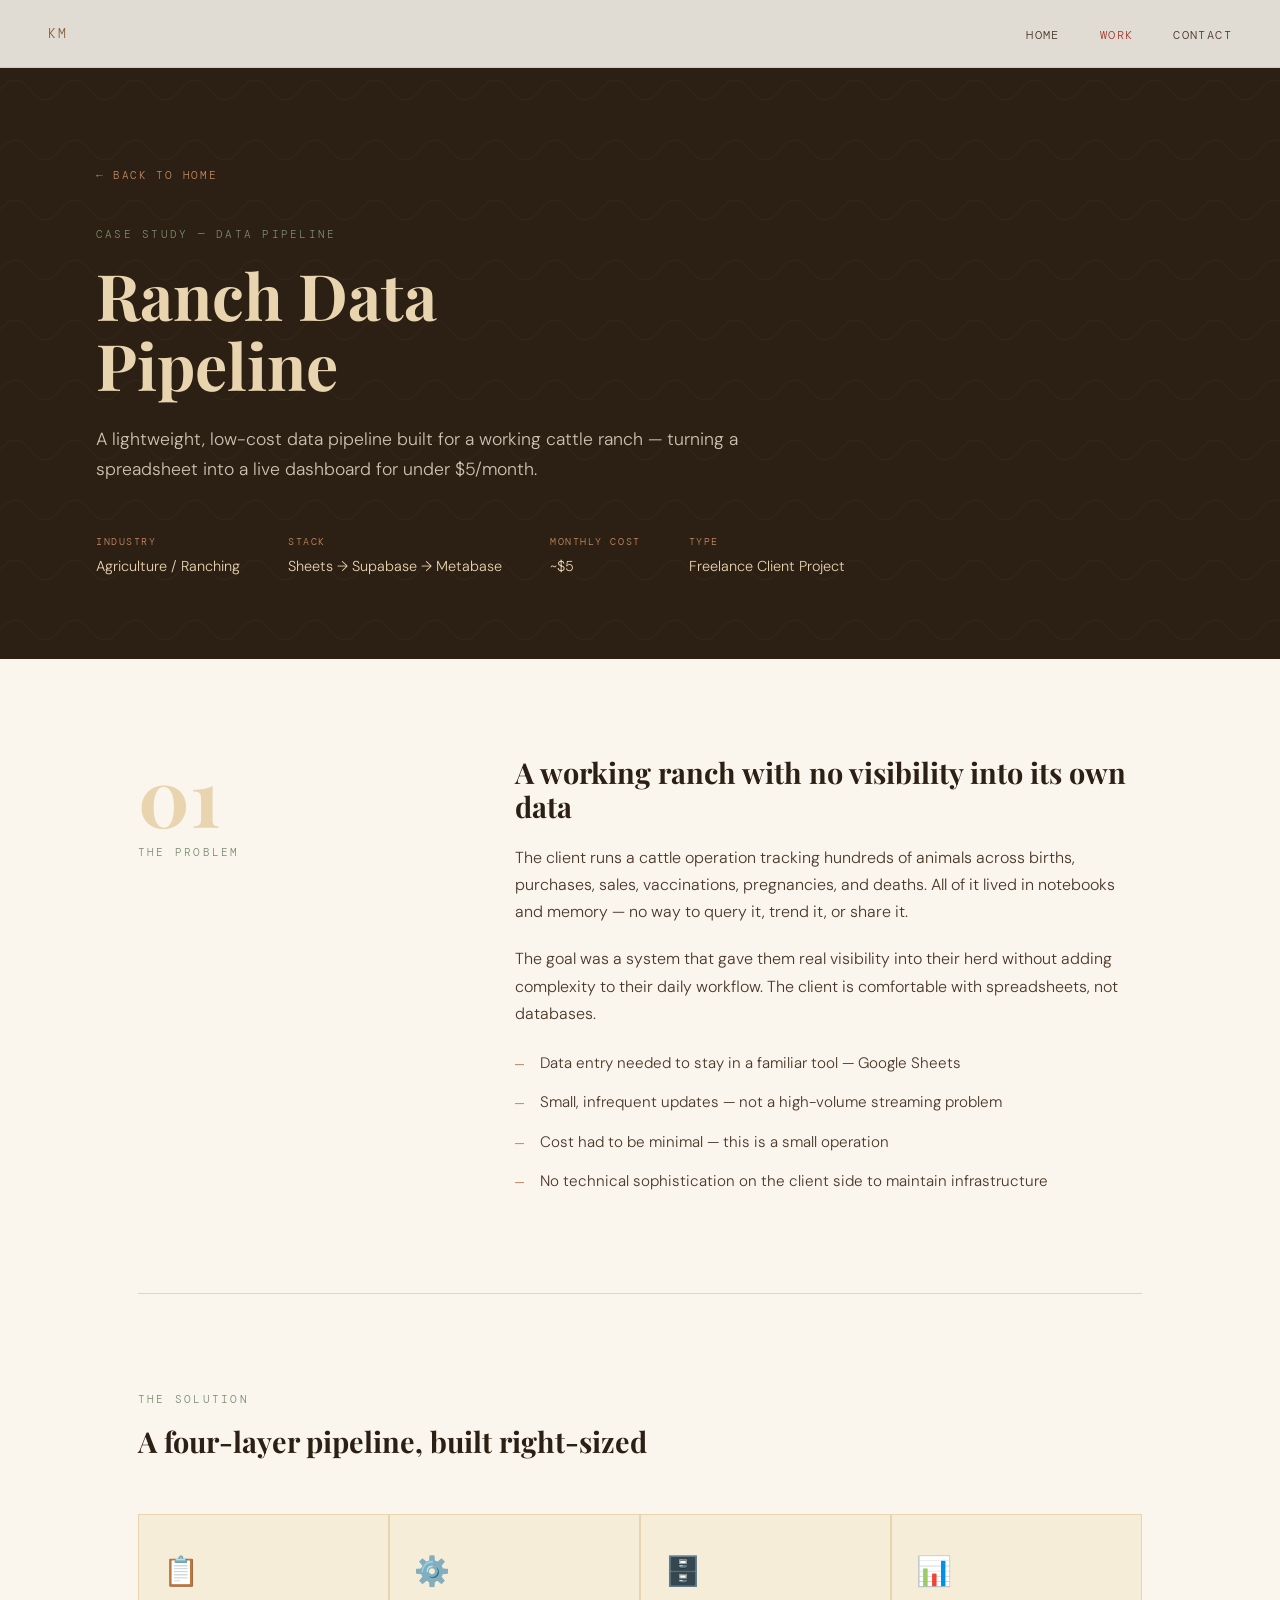
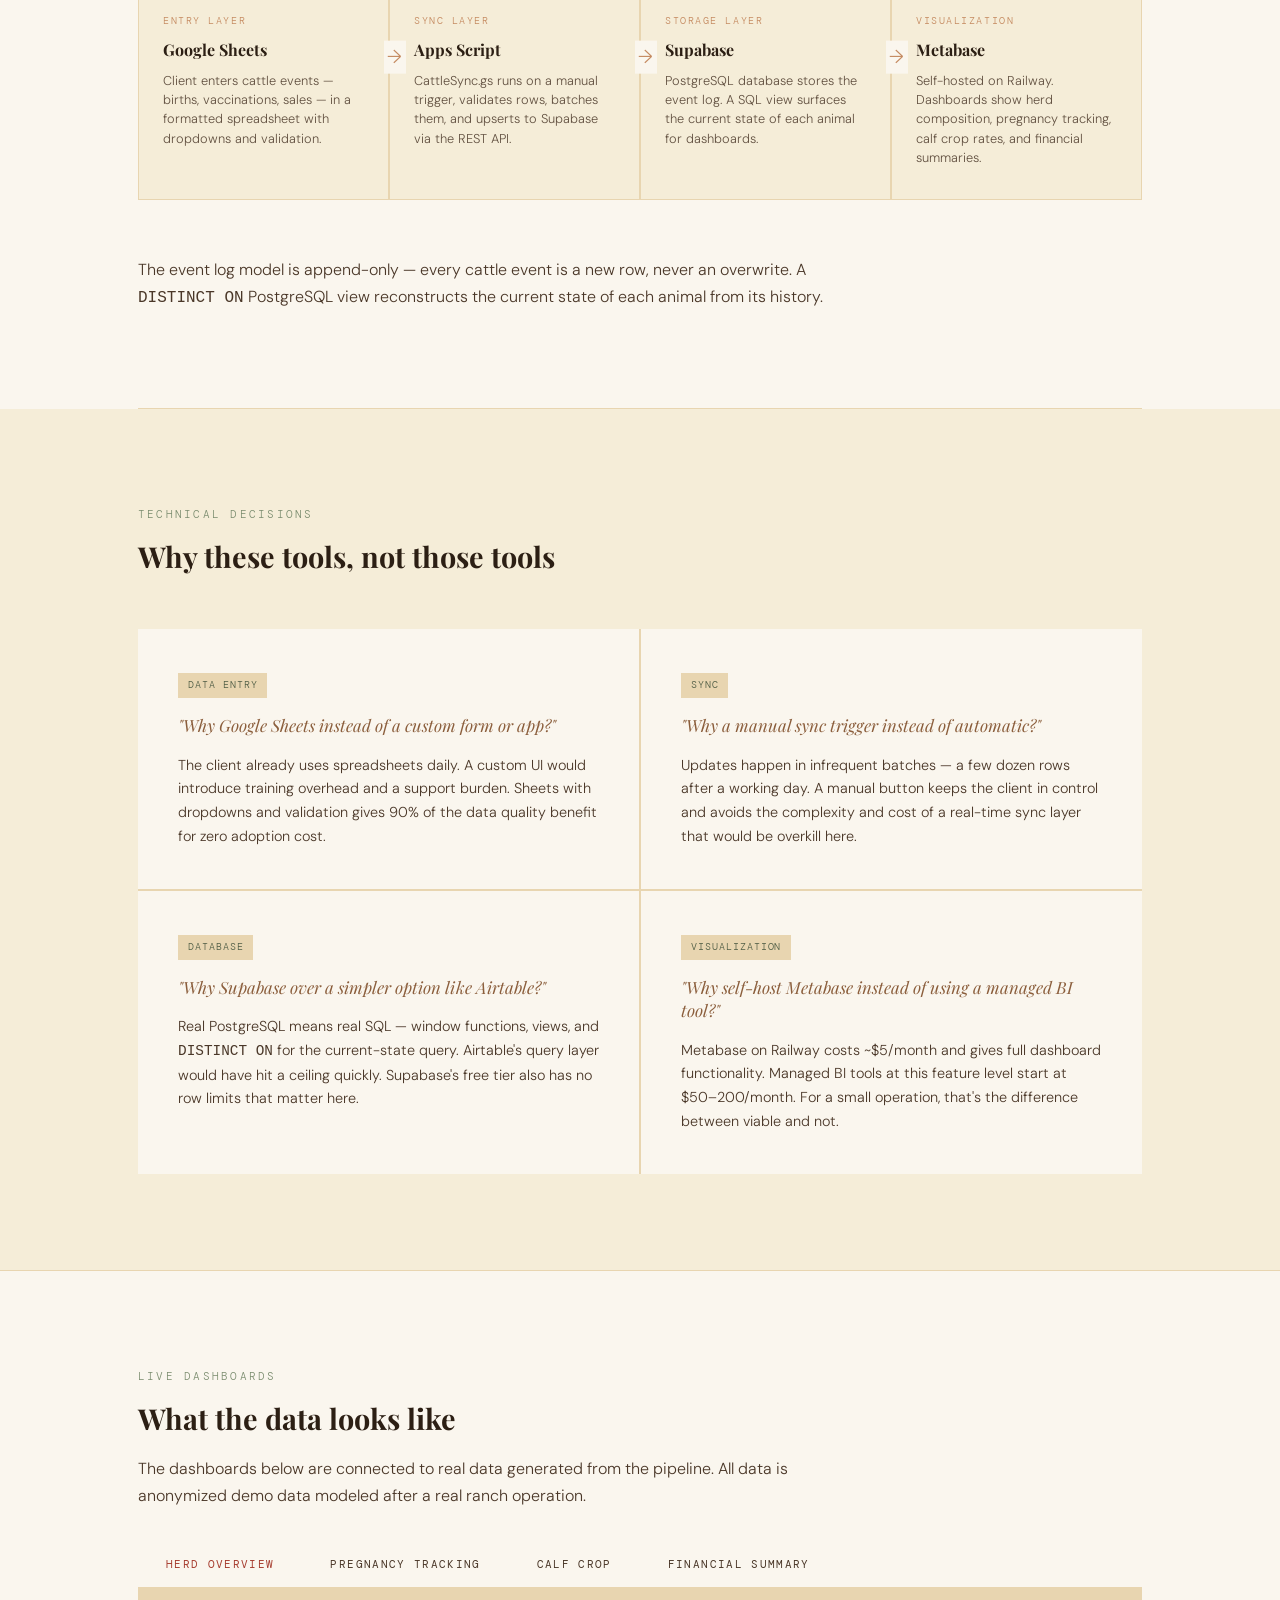
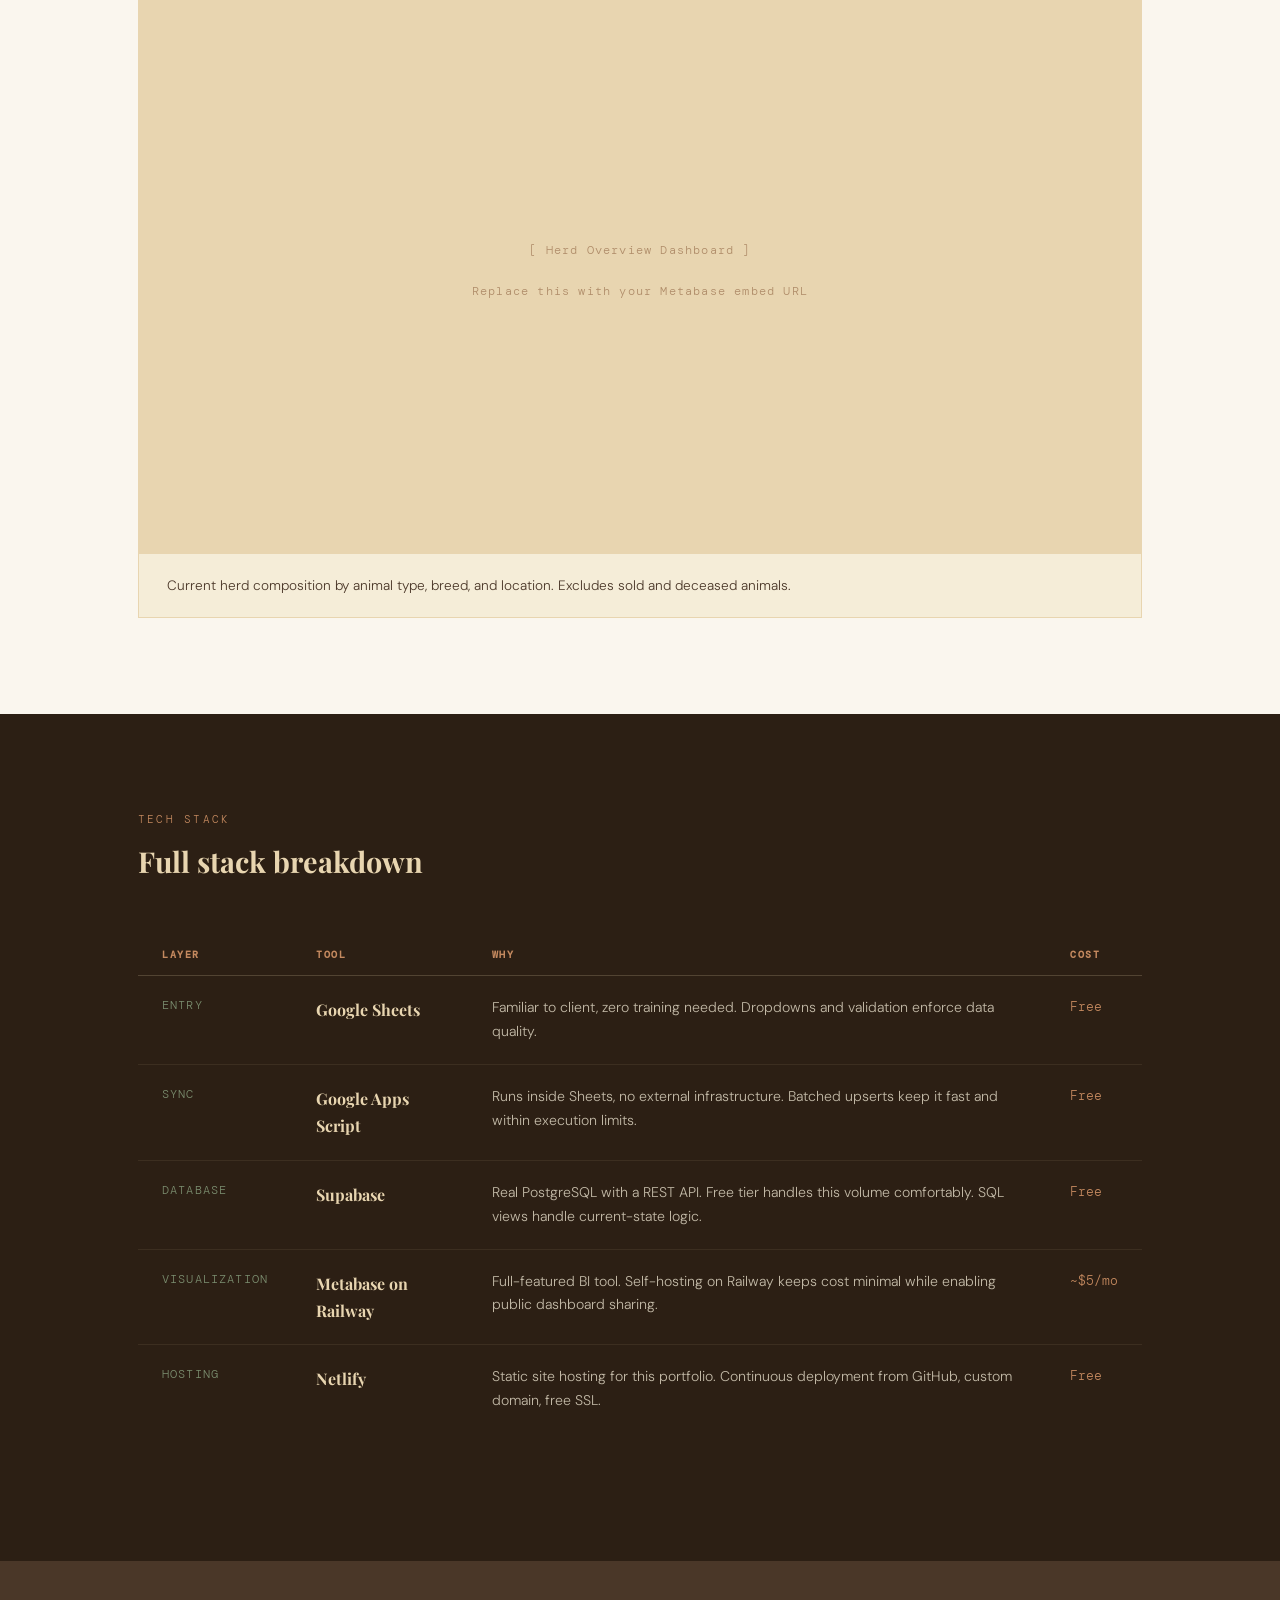
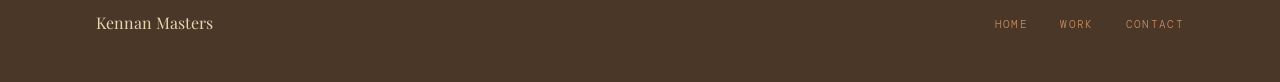
==== case-study.html @ 22dc1a8d "initial site" ====
<!DOCTYPE html>
<html lang="en">
<head>
  <meta charset="UTF-8" />
  <meta name="viewport" content="width=device-width, initial-scale=1.0" />
  <title>Ranch Data Pipeline — Kennan Masters</title>
  <link rel="preconnect" href="https://fonts.googleapis.com" />
  <link rel="preconnect" href="https://fonts.gstatic.com" crossorigin />
  <link href="https://fonts.googleapis.com/css2?family=Playfair+Display:ital,wght@0,400;0,700;1,400&family=DM+Mono:wght@300;400&family=DM+Sans:wght@300;400;500&display=swap" rel="stylesheet" />
  <style>
    *, *::before, *::after { box-sizing: border-box; margin: 0; padding: 0; }

    :root {
      --soil:      #2c1f14;
      --bark:      #4a3728;
      --leather:   #8b5e3c;
      --clay:      #c4895f;
      --wheat:     #e8d5b0;
      --parchment: #f5edd8;
      --cream:     #faf6ee;
      --sage:      #7a8c6e;
      --sage-dark: #4e5c44;
      --rust:      #a63d2f;
      --sky:       #6b8fa3;
    }

    html { scroll-behavior: smooth; }

    body {
      background: var(--cream);
      color: var(--soil);
      font-family: 'DM Sans', sans-serif;
      font-weight: 300;
      line-height: 1.7;
    }

    /* ── NAV ── */
    nav {
      position: fixed;
      top: 0; left: 0; right: 0;
      z-index: 100;
      display: flex;
      justify-content: space-between;
      align-items: center;
      padding: 1.25rem 3rem;
      background: rgba(250, 246, 238, 0.88);
      backdrop-filter: blur(12px);
      border-bottom: 1px solid rgba(139, 94, 60, 0.15);
    }

    .nav-logo {
      font-family: 'DM Mono', monospace;
      font-size: 0.8rem;
      letter-spacing: 0.15em;
      text-transform: uppercase;
      color: var(--leather);
      text-decoration: none;
    }

    .nav-links { display: flex; gap: 2.5rem; list-style: none; }

    .nav-links a {
      font-family: 'DM Mono', monospace;
      font-size: 0.72rem;
      letter-spacing: 0.12em;
      text-transform: uppercase;
      color: var(--bark);
      text-decoration: none;
      transition: color 0.2s;
    }

    .nav-links a:hover,
    .nav-links a.active { color: var(--rust); }

    /* ── PAGE HEADER ── */
    .page-header {
      padding: 10rem 6rem 5rem;
      background: var(--soil);
      position: relative;
      overflow: hidden;
    }

    .page-header::before {
      content: '';
      position: absolute;
      inset: 0;
      background: url("data:image/svg+xml,%3Csvg width='60' height='60' viewBox='0 0 60 60' xmlns='http://www.w3.org/2000/svg'%3E%3Cpath d='M0 30 Q15 10 30 30 T60 30' fill='none' stroke='%234a3728' stroke-width='1'/%3E%3C/svg%3E") repeat;
      opacity: 0.3;
    }

    .header-inner { position: relative; z-index: 1; max-width: 900px; }

    .back-link {
      display: inline-flex;
      align-items: center;
      gap: 0.5rem;
      font-family: 'DM Mono', monospace;
      font-size: 0.7rem;
      letter-spacing: 0.15em;
      text-transform: uppercase;
      color: var(--clay);
      text-decoration: none;
      margin-bottom: 2.5rem;
      transition: color 0.2s;
    }

    .back-link:hover { color: var(--wheat); }

    .header-tag {
      font-family: 'DM Mono', monospace;
      font-size: 0.7rem;
      letter-spacing: 0.2em;
      text-transform: uppercase;
      color: var(--sage);
      margin-bottom: 1rem;
    }

    .page-header h1 {
      font-family: 'Playfair Display', serif;
      font-size: clamp(2.5rem, 5vw, 4.5rem);
      font-weight: 700;
      color: var(--wheat);
      line-height: 1.1;
      margin-bottom: 1.5rem;
    }

    .header-summary {
      font-size: 1.1rem;
      color: var(--parchment);
      opacity: 0.8;
      max-width: 60ch;
      margin-bottom: 3rem;
    }

    .header-meta {
      display: flex;
      gap: 3rem;
      flex-wrap: wrap;
    }

    .meta-item {}

    .meta-label {
      font-family: 'DM Mono', monospace;
      font-size: 0.65rem;
      letter-spacing: 0.15em;
      text-transform: uppercase;
      color: var(--clay);
      margin-bottom: 0.25rem;
    }

    .meta-value {
      font-size: 0.9rem;
      color: var(--wheat);
    }

    /* ── CONTENT LAYOUT ── */
    .content-wrap {
      max-width: 1100px;
      margin: 0 auto;
      padding: 0 3rem;
    }

    /* ── PROBLEM ── */
    .section-problem {
      padding: 6rem 0;
      display: grid;
      grid-template-columns: 1fr 2fr;
      gap: 4rem;
      border-bottom: 1px solid var(--wheat);
    }

    .section-sidebar {}

    .section-number {
      font-family: 'Playfair Display', serif;
      font-size: 5rem;
      font-weight: 700;
      color: var(--wheat);
      line-height: 1;
      margin-bottom: 0.5rem;
    }

    .section-label {
      font-family: 'DM Mono', monospace;
      font-size: 0.7rem;
      letter-spacing: 0.2em;
      text-transform: uppercase;
      color: var(--sage);
    }

    .section-body h2 {
      font-family: 'Playfair Display', serif;
      font-size: 1.8rem;
      font-weight: 700;
      color: var(--soil);
      margin-bottom: 1.25rem;
      line-height: 1.2;
    }

    .section-body p {
      font-size: 1rem;
      color: var(--bark);
      margin-bottom: 1.25rem;
      max-width: 65ch;
    }

    .constraint-list {
      list-style: none;
      margin-top: 1.5rem;
      display: flex;
      flex-direction: column;
      gap: 0.75rem;
    }

    .constraint-list li {
      display: flex;
      align-items: flex-start;
      gap: 1rem;
      font-size: 0.95rem;
      color: var(--bark);
    }

    .constraint-list li::before {
      content: '—';
      color: var(--clay);
      font-family: 'DM Mono', monospace;
      flex-shrink: 0;
      margin-top: 0.1rem;
    }

    /* ── PIPELINE DIAGRAM ── */
    .section-pipeline {
      padding: 6rem 0;
      border-bottom: 1px solid var(--wheat);
    }

    .section-pipeline .section-label {
      margin-bottom: 0.5rem;
    }

    .section-pipeline h2 {
      font-family: 'Playfair Display', serif;
      font-size: 1.8rem;
      font-weight: 700;
      color: var(--soil);
      margin-bottom: 3rem;
    }

    .pipeline-flow {
      display: flex;
      align-items: stretch;
      gap: 0;
      margin-bottom: 3rem;
      overflow-x: auto;
      padding-bottom: 0.5rem;
    }

    .pipeline-step {
      flex: 1;
      min-width: 160px;
      background: var(--parchment);
      border: 1px solid var(--wheat);
      padding: 2rem 1.5rem;
      position: relative;
    }

    .pipeline-step::after {
      content: '→';
      position: absolute;
      right: -1.1rem;
      top: 50%;
      transform: translateY(-50%);
      font-size: 1.2rem;
      color: var(--clay);
      z-index: 2;
      background: var(--cream);
      padding: 0 0.2rem;
    }

    .pipeline-step:last-child::after { display: none; }

    .step-icon {
      font-size: 1.8rem;
      margin-bottom: 1rem;
    }

    .step-tool {
      font-family: 'DM Mono', monospace;
      font-size: 0.65rem;
      letter-spacing: 0.15em;
      text-transform: uppercase;
      color: var(--clay);
      margin-bottom: 0.4rem;
    }

    .step-name {
      font-family: 'Playfair Display', serif;
      font-size: 1rem;
      font-weight: 700;
      color: var(--soil);
      margin-bottom: 0.5rem;
    }

    .step-desc {
      font-size: 0.8rem;
      color: var(--bark);
      opacity: 0.85;
      line-height: 1.5;
    }

    .pipeline-desc {
      font-size: 1rem;
      color: var(--bark);
      max-width: 65ch;
    }

    /* ── DECISIONS ── */
    .section-decisions {
      padding: 6rem 0;
      border-bottom: 1px solid var(--wheat);
      background: var(--parchment);
      margin: 0 -3rem;
      padding-left: 3rem;
      padding-right: 3rem;
    }

    .section-decisions .section-label { margin-bottom: 0.5rem; }

    .section-decisions h2 {
      font-family: 'Playfair Display', serif;
      font-size: 1.8rem;
      font-weight: 700;
      color: var(--soil);
      margin-bottom: 3rem;
    }

    .decisions-grid {
      display: grid;
      grid-template-columns: 1fr 1fr;
      gap: 2px;
      background: var(--wheat);
    }

    .decision-card {
      background: var(--cream);
      padding: 2.5rem;
    }

    .decision-q {
      font-family: 'Playfair Display', serif;
      font-style: italic;
      font-size: 1.05rem;
      color: var(--leather);
      margin-bottom: 1rem;
      line-height: 1.4;
    }

    .decision-a {
      font-size: 0.9rem;
      color: var(--bark);
      line-height: 1.65;
    }

    .decision-tag {
      display: inline-block;
      font-family: 'DM Mono', monospace;
      font-size: 0.62rem;
      letter-spacing: 0.1em;
      text-transform: uppercase;
      padding: 0.25rem 0.6rem;
      background: var(--wheat);
      color: var(--sage-dark);
      margin-bottom: 1rem;
    }

    /* ── DASHBOARDS ── */
    .section-dashboards {
      padding: 6rem 0;
    }

    .section-dashboards .section-label { margin-bottom: 0.5rem; }

    .section-dashboards h2 {
      font-family: 'Playfair Display', serif;
      font-size: 1.8rem;
      font-weight: 700;
      color: var(--soil);
      margin-bottom: 0.75rem;
    }

    .section-dashboards > .content-wrap > p {
      font-size: 1rem;
      color: var(--bark);
      margin-bottom: 3rem;
      max-width: 60ch;
    }

    .dashboard-tabs {
      display: flex;
      gap: 0;
      margin-bottom: 0;
      border-bottom: 2px solid var(--wheat);
      overflow-x: auto;
    }

    .tab-btn {
      font-family: 'DM Mono', monospace;
      font-size: 0.7rem;
      letter-spacing: 0.12em;
      text-transform: uppercase;
      padding: 1rem 1.75rem;
      background: none;
      border: none;
      border-bottom: 2px solid transparent;
      color: var(--bark);
      cursor: pointer;
      white-space: nowrap;
      margin-bottom: -2px;
      transition: all 0.2s;
    }

    .tab-btn:hover { color: var(--leather); }
    .tab-btn.active {
      color: var(--rust);
      border-bottom-color: var(--rust);
    }

    .dashboard-panel {
      display: none;
      background: var(--parchment);
      border: 1px solid var(--wheat);
      border-top: none;
    }

    .dashboard-panel.active { display: block; }

    .dashboard-iframe-wrap {
      width: 100%;
      aspect-ratio: 16 / 9;
      background: var(--wheat);
      display: flex;
      align-items: center;
      justify-content: center;
      position: relative;
    }

    .dashboard-iframe-wrap iframe {
      width: 100%;
      height: 100%;
      border: none;
      display: block;
    }

    .iframe-placeholder {
      text-align: center;
      padding: 4rem;
    }

    .iframe-placeholder p {
      font-family: 'DM Mono', monospace;
      font-size: 0.75rem;
      letter-spacing: 0.1em;
      color: var(--leather);
      opacity: 0.6;
    }

    .dashboard-caption {
      padding: 1.25rem 1.75rem;
      font-size: 0.85rem;
      color: var(--bark);
      border-top: 1px solid var(--wheat);
    }

    /* ── STACK ── */
    .section-stack {
      padding: 6rem 0 8rem;
      background: var(--soil);
      margin: 0 -3rem;
      padding-left: 3rem;
      padding-right: 3rem;
    }

    .section-stack .section-label { color: var(--clay); margin-bottom: 0.5rem; }

    .section-stack h2 {
      font-family: 'Playfair Display', serif;
      font-size: 1.8rem;
      font-weight: 700;
      color: var(--wheat);
      margin-bottom: 3rem;
    }

    .stack-table {
      width: 100%;
      border-collapse: collapse;
    }

    .stack-table th {
      font-family: 'DM Mono', monospace;
      font-size: 0.65rem;
      letter-spacing: 0.15em;
      text-transform: uppercase;
      color: var(--clay);
      text-align: left;
      padding: 0.75rem 1.5rem;
      border-bottom: 1px solid rgba(232, 213, 176, 0.2);
    }

    .stack-table td {
      padding: 1.25rem 1.5rem;
      border-bottom: 1px solid rgba(232, 213, 176, 0.08);
      vertical-align: top;
    }

    .stack-table tr:last-child td { border-bottom: none; }

    .td-layer {
      font-family: 'DM Mono', monospace;
      font-size: 0.72rem;
      letter-spacing: 0.1em;
      text-transform: uppercase;
      color: var(--sage);
      white-space: nowrap;
    }

    .td-tool {
      font-family: 'Playfair Display', serif;
      font-size: 1rem;
      font-weight: 700;
      color: var(--wheat);
    }

    .td-why {
      font-size: 0.88rem;
      color: var(--parchment);
      opacity: 0.75;
    }

    .td-cost {
      font-family: 'DM Mono', monospace;
      font-size: 0.8rem;
      color: var(--clay);
      white-space: nowrap;
    }

    /* ── FOOTER ── */
    footer {
      padding: 3rem 6rem;
      background: var(--bark);
      display: flex;
      justify-content: space-between;
      align-items: center;
    }

    .footer-name {
      font-family: 'Playfair Display', serif;
      font-size: 1rem;
      color: var(--wheat);
    }

    .footer-links { display: flex; gap: 2rem; list-style: none; }

    .footer-links a {
      font-family: 'DM Mono', monospace;
      font-size: 0.7rem;
      letter-spacing: 0.12em;
      text-transform: uppercase;
      color: var(--clay);
      text-decoration: none;
      transition: color 0.2s;
    }

    .footer-links a:hover { color: var(--wheat); }

    /* ── RESPONSIVE ── */
    @media (max-width: 900px) {
      nav { padding: 1rem 1.5rem; }
      .nav-links { gap: 1.5rem; }
      .page-header { padding: 8rem 1.5rem 3rem; }
      .header-meta { gap: 1.5rem; }
      .content-wrap { padding: 0 1.5rem; }
      .section-problem { grid-template-columns: 1fr; gap: 1.5rem; }
      .section-number { font-size: 3rem; }
      .decisions-grid { grid-template-columns: 1fr; }
      .pipeline-flow { flex-direction: column; }
      .pipeline-step::after { content: '↓'; right: auto; left: 50%; top: auto; bottom: -1.1rem; transform: translateX(-50%); }
      .section-decisions,
      .section-stack { margin: 0 -1.5rem; padding-left: 1.5rem; padding-right: 1.5rem; }
      .stack-table th:nth-child(4),
      .stack-table td:nth-child(4) { display: none; }
      footer { flex-direction: column; gap: 1.5rem; padding: 2rem; text-align: center; }
    }
  </style>
</head>
<body>

  <nav>
    <a href="index.html" class="nav-logo">KM</a>
    <ul class="nav-links">
      <li><a href="index.html">Home</a></li>
      <li><a href="case-study.html" class="active">Work</a></li>
      <li><a href="contact.html">Contact</a></li>
    </ul>
  </nav>

  <!-- PAGE HEADER -->
  <div class="page-header">
    <div class="header-inner">
      <a href="index.html" class="back-link">← Back to Home</a>
      <p class="header-tag">Case Study — Data Pipeline</p>
      <h1>Ranch Data<br>Pipeline</h1>
      <p class="header-summary">A lightweight, low-cost data pipeline built for a working cattle ranch — turning a spreadsheet into a live dashboard for under $5/month.</p>
      <div class="header-meta">
        <div class="meta-item">
          <div class="meta-label">Industry</div>
          <div class="meta-value">Agriculture / Ranching</div>
        </div>
        <div class="meta-item">
          <div class="meta-label">Stack</div>
          <div class="meta-value">Sheets → Supabase → Metabase</div>
        </div>
        <div class="meta-item">
          <div class="meta-label">Monthly Cost</div>
          <div class="meta-value">~$5</div>
        </div>
        <div class="meta-item">
          <div class="meta-label">Type</div>
          <div class="meta-value">Freelance Client Project</div>
        </div>
      </div>
    </div>
  </div>

  <div class="content-wrap">

    <!-- PROBLEM -->
    <div class="section-problem">
      <div class="section-sidebar">
        <div class="section-number">01</div>
        <div class="section-label">The Problem</div>
      </div>
      <div class="section-body">
        <h2>A working ranch with no visibility into its own data</h2>
        <p>The client runs a cattle operation tracking hundreds of animals across births, purchases, sales, vaccinations, pregnancies, and deaths. All of it lived in notebooks and memory — no way to query it, trend it, or share it.</p>
        <p>The goal was a system that gave them real visibility into their herd without adding complexity to their daily workflow. The client is comfortable with spreadsheets, not databases.</p>
        <ul class="constraint-list">
          <li>Data entry needed to stay in a familiar tool — Google Sheets</li>
          <li>Small, infrequent updates — not a high-volume streaming problem</li>
          <li>Cost had to be minimal — this is a small operation</li>
          <li>No technical sophistication on the client side to maintain infrastructure</li>
        </ul>
      </div>
    </div>

    <!-- PIPELINE -->
    <div class="section-pipeline">
      <p class="section-label">The Solution</p>
      <h2>A four-layer pipeline, built right-sized</h2>
      <div class="pipeline-flow">
        <div class="pipeline-step">
          <div class="step-icon">📋</div>
          <div class="step-tool">Entry Layer</div>
          <div class="step-name">Google Sheets</div>
          <div class="step-desc">Client enters cattle events — births, vaccinations, sales — in a formatted spreadsheet with dropdowns and validation.</div>
        </div>
        <div class="pipeline-step">
          <div class="step-icon">⚙️</div>
          <div class="step-tool">Sync Layer</div>
          <div class="step-name">Apps Script</div>
          <div class="step-desc">CattleSync.gs runs on a manual trigger, validates rows, batches them, and upserts to Supabase via the REST API.</div>
        </div>
        <div class="pipeline-step">
          <div class="step-icon">🗄️</div>
          <div class="step-tool">Storage Layer</div>
          <div class="step-name">Supabase</div>
          <div class="step-desc">PostgreSQL database stores the event log. A SQL view surfaces the current state of each animal for dashboards.</div>
        </div>
        <div class="pipeline-step">
          <div class="step-icon">📊</div>
          <div class="step-tool">Visualization</div>
          <div class="step-name">Metabase</div>
          <div class="step-desc">Self-hosted on Railway. Dashboards show herd composition, pregnancy tracking, calf crop rates, and financial summaries.</div>
        </div>
      </div>
      <p class="pipeline-desc">The event log model is append-only — every cattle event is a new row, never an overwrite. A <code>DISTINCT ON</code> PostgreSQL view reconstructs the current state of each animal from its history.</p>
    </div>

  </div><!-- end content-wrap -->

  <!-- DECISIONS — full bleed -->
  <div class="section-decisions">
    <div class="content-wrap">
      <p class="section-label">Technical Decisions</p>
      <h2>Why these tools, not those tools</h2>
      <div class="decisions-grid">
        <div class="decision-card">
          <div class="decision-tag">Data Entry</div>
          <p class="decision-q">"Why Google Sheets instead of a custom form or app?"</p>
          <p class="decision-a">The client already uses spreadsheets daily. A custom UI would introduce training overhead and a support burden. Sheets with dropdowns and validation gives 90% of the data quality benefit for zero adoption cost.</p>
        </div>
        <div class="decision-card">
          <div class="decision-tag">Sync</div>
          <p class="decision-q">"Why a manual sync trigger instead of automatic?"</p>
          <p class="decision-a">Updates happen in infrequent batches — a few dozen rows after a working day. A manual button keeps the client in control and avoids the complexity and cost of a real-time sync layer that would be overkill here.</p>
        </div>
        <div class="decision-card">
          <div class="decision-tag">Database</div>
          <p class="decision-q">"Why Supabase over a simpler option like Airtable?"</p>
          <p class="decision-a">Real PostgreSQL means real SQL — window functions, views, and <code>DISTINCT ON</code> for the current-state query. Airtable's query layer would have hit a ceiling quickly. Supabase's free tier also has no row limits that matter here.</p>
        </div>
        <div class="decision-card">
          <div class="decision-tag">Visualization</div>
          <p class="decision-q">"Why self-host Metabase instead of using a managed BI tool?"</p>
          <p class="decision-a">Metabase on Railway costs ~$5/month and gives full dashboard functionality. Managed BI tools at this feature level start at $50–200/month. For a small operation, that's the difference between viable and not.</p>
        </div>
      </div>
    </div>
  </div>

  <div class="content-wrap">

    <!-- DASHBOARDS -->
    <div class="section-dashboards">
      <p class="section-label">Live Dashboards</p>
      <h2>What the data looks like</h2>
      <p style="color:var(--bark); margin-bottom:2rem; max-width:60ch;">The dashboards below are connected to real data generated from the pipeline. All data is anonymized demo data modeled after a real ranch operation.</p>

      <div class="dashboard-tabs">
        <button class="tab-btn active" onclick="showTab('herd')">Herd Overview</button>
        <button class="tab-btn" onclick="showTab('pregnancy')">Pregnancy Tracking</button>
        <button class="tab-btn" onclick="showTab('calves')">Calf Crop</button>
        <button class="tab-btn" onclick="showTab('financial')">Financial Summary</button>
      </div>

      <div id="tab-herd" class="dashboard-panel active">
        <div class="dashboard-iframe-wrap">
          <!-- Replace src with your Metabase public embed URL -->
          <div class="iframe-placeholder">
            <p>[ Herd Overview Dashboard ]<br><br>Replace this with your Metabase embed URL</p>
          </div>
        </div>
        <div class="dashboard-caption">Current herd composition by animal type, breed, and location. Excludes sold and deceased animals.</div>
      </div>

      <div id="tab-pregnancy" class="dashboard-panel">
        <div class="dashboard-iframe-wrap">
          <div class="iframe-placeholder">
            <p>[ Pregnancy Tracking Dashboard ]<br><br>Replace this with your Metabase embed URL</p>
          </div>
        </div>
        <div class="dashboard-caption">Pregnancies confirmed per year alongside expected calving dates. Filtered to active cows only.</div>
      </div>

      <div id="tab-calves" class="dashboard-panel">
        <div class="dashboard-iframe-wrap">
          <div class="iframe-placeholder">
            <p>[ Calf Crop Dashboard ]<br><br>Replace this with your Metabase embed URL</p>
          </div>
        </div>
        <div class="dashboard-caption">Calves born and sold per year with calf crop rate. Tracks mother-calf relationships via the event log.</div>
      </div>

      <div id="tab-financial" class="dashboard-panel">
        <div class="dashboard-iframe-wrap">
          <div class="iframe-placeholder">
            <p>[ Financial Summary Dashboard ]<br><br>Replace this with your Metabase embed URL</p>
          </div>
        </div>
        <div class="dashboard-caption">Purchase and sale transactions by year. Pulled from a separate transactions table linked to the event log by tag number.</div>
      </div>

    </div>

  </div><!-- end content-wrap -->

  <!-- STACK TABLE — full bleed -->
  <div class="section-stack">
    <div class="content-wrap">
      <p class="section-label">Tech Stack</p>
      <h2>Full stack breakdown</h2>
      <table class="stack-table">
        <thead>
          <tr>
            <th>Layer</th>
            <th>Tool</th>
            <th>Why</th>
            <th>Cost</th>
          </tr>
        </thead>
        <tbody>
          <tr>
            <td class="td-layer">Entry</td>
            <td class="td-tool">Google Sheets</td>
            <td class="td-why">Familiar to client, zero training needed. Dropdowns and validation enforce data quality.</td>
            <td class="td-cost">Free</td>
          </tr>
          <tr>
            <td class="td-layer">Sync</td>
            <td class="td-tool">Google Apps Script</td>
            <td class="td-why">Runs inside Sheets, no external infrastructure. Batched upserts keep it fast and within execution limits.</td>
            <td class="td-cost">Free</td>
          </tr>
          <tr>
            <td class="td-layer">Database</td>
            <td class="td-tool">Supabase</td>
            <td class="td-why">Real PostgreSQL with a REST API. Free tier handles this volume comfortably. SQL views handle current-state logic.</td>
            <td class="td-cost">Free</td>
          </tr>
          <tr>
            <td class="td-layer">Visualization</td>
            <td class="td-tool">Metabase on Railway</td>
            <td class="td-why">Full-featured BI tool. Self-hosting on Railway keeps cost minimal while enabling public dashboard sharing.</td>
            <td class="td-cost">~$5/mo</td>
          </tr>
          <tr>
            <td class="td-layer">Hosting</td>
            <td class="td-tool">Netlify</td>
            <td class="td-why">Static site hosting for this portfolio. Continuous deployment from GitHub, custom domain, free SSL.</td>
            <td class="td-cost">Free</td>
          </tr>
        </tbody>
      </table>
    </div>
  </div>

  <footer>
    <span class="footer-name">Kennan Masters</span>
    <ul class="footer-links">
      <li><a href="index.html">Home</a></li>
      <li><a href="case-study.html">Work</a></li>
      <li><a href="contact.html">Contact</a></li>
    </ul>
  </footer>

  <script>
    function showTab(name) {
      document.querySelectorAll('.dashboard-panel').forEach(p => p.classList.remove('active'));
      document.querySelectorAll('.tab-btn').forEach(b => b.classList.remove('active'));
      document.getElementById('tab-' + name).classList.add('active');
      event.target.classList.add('active');
    }
  </script>

</body>
</html>
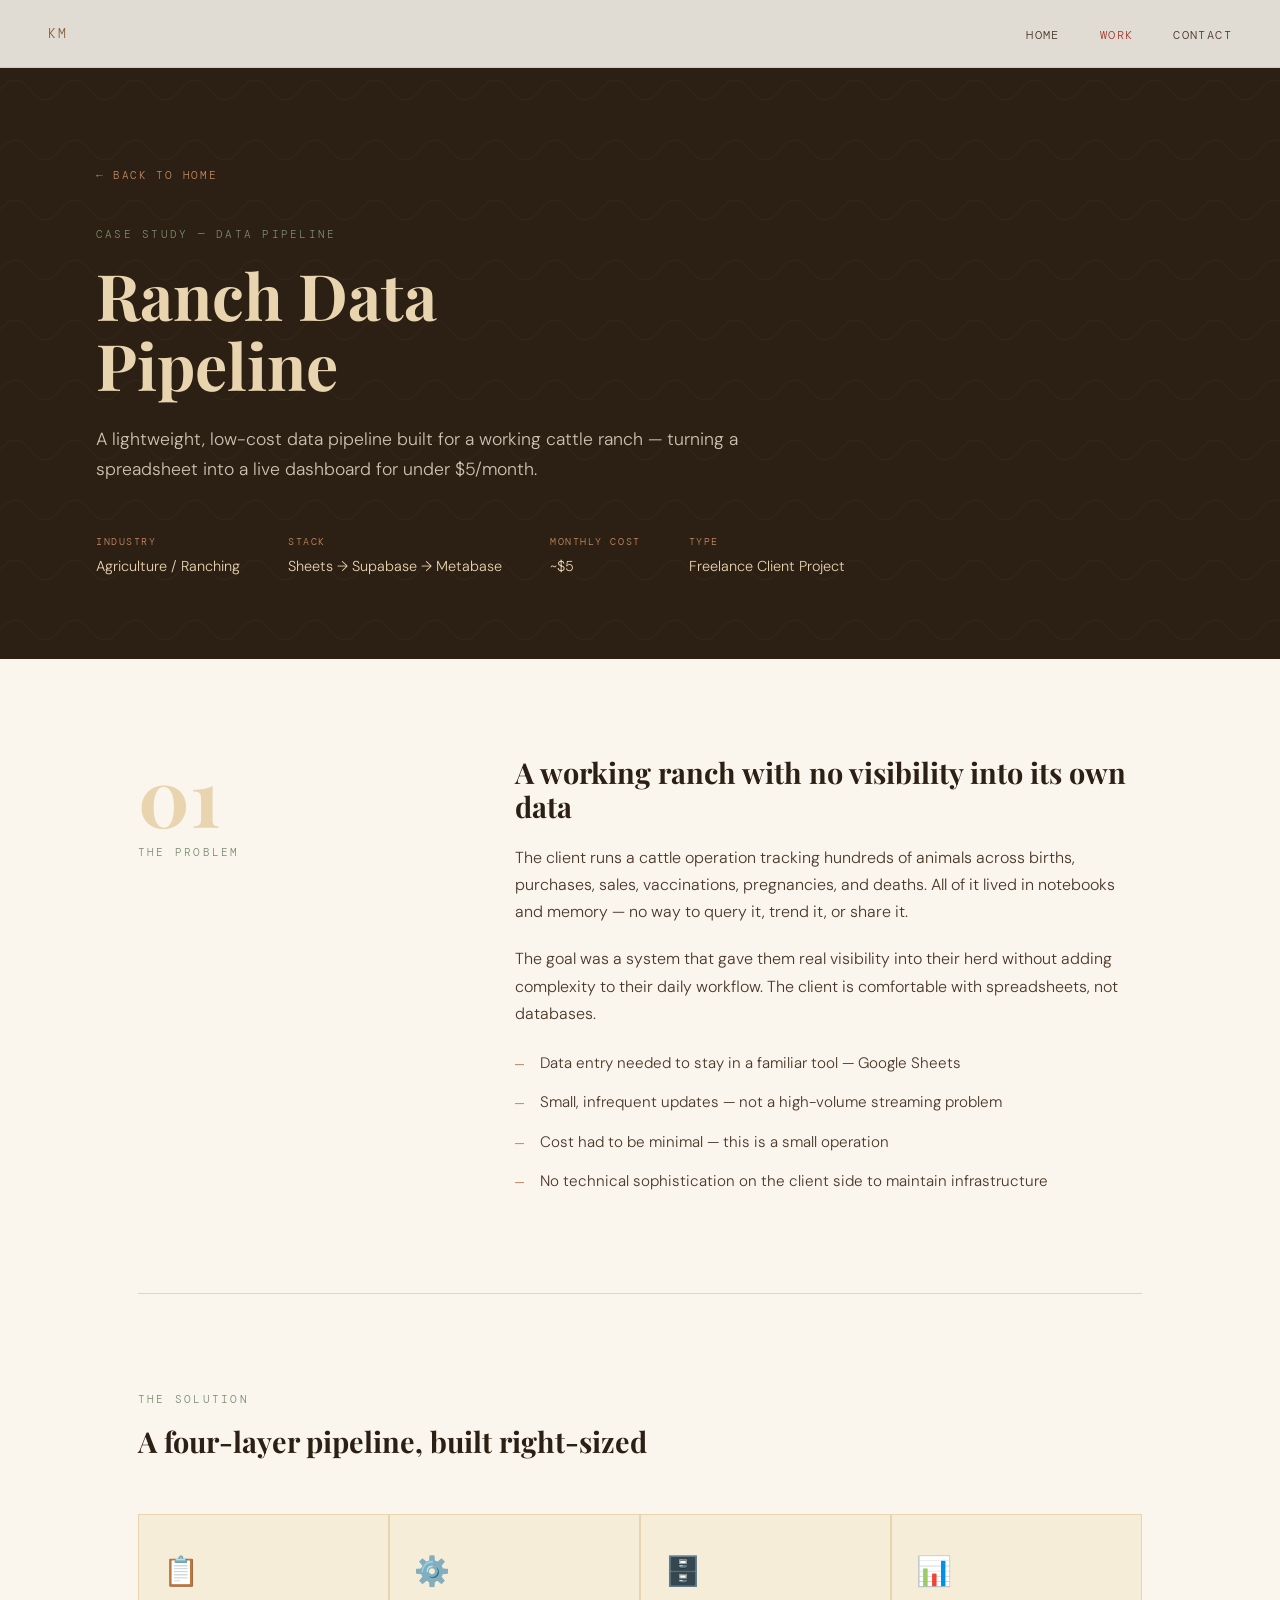
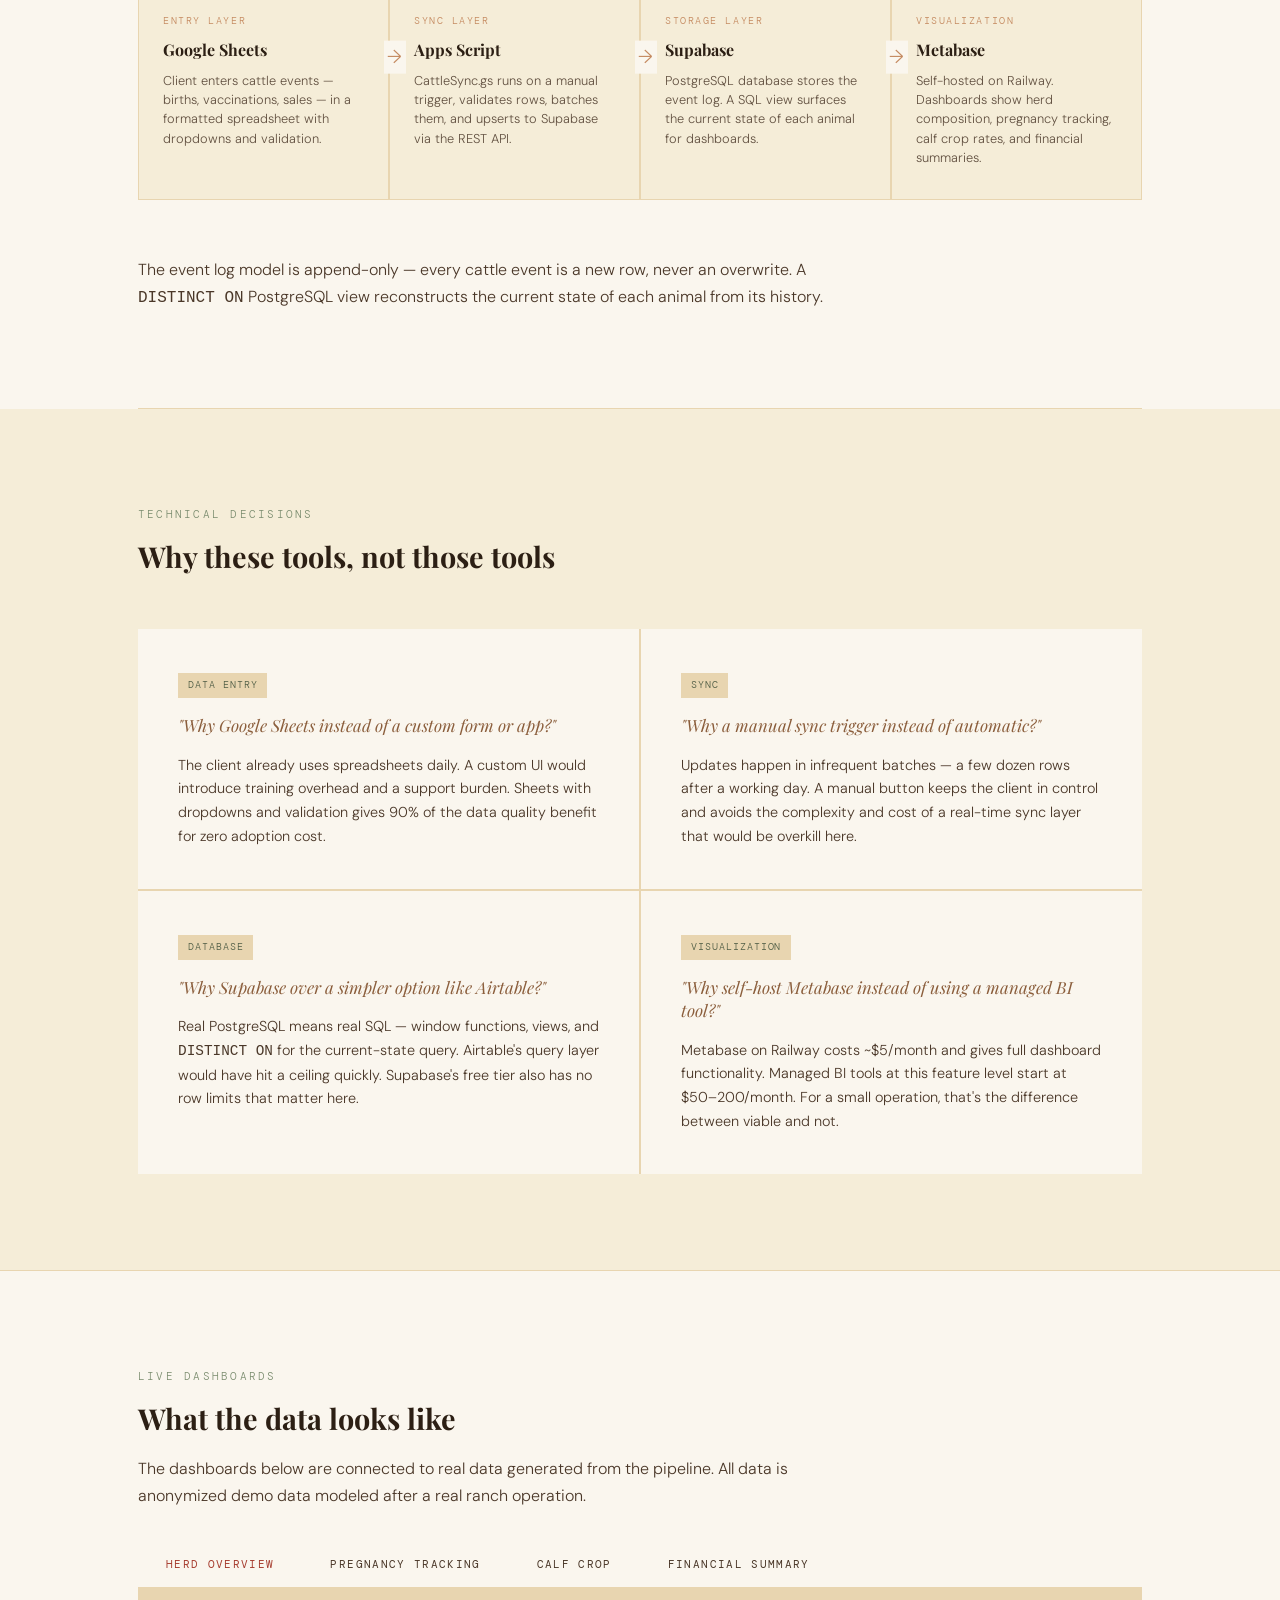
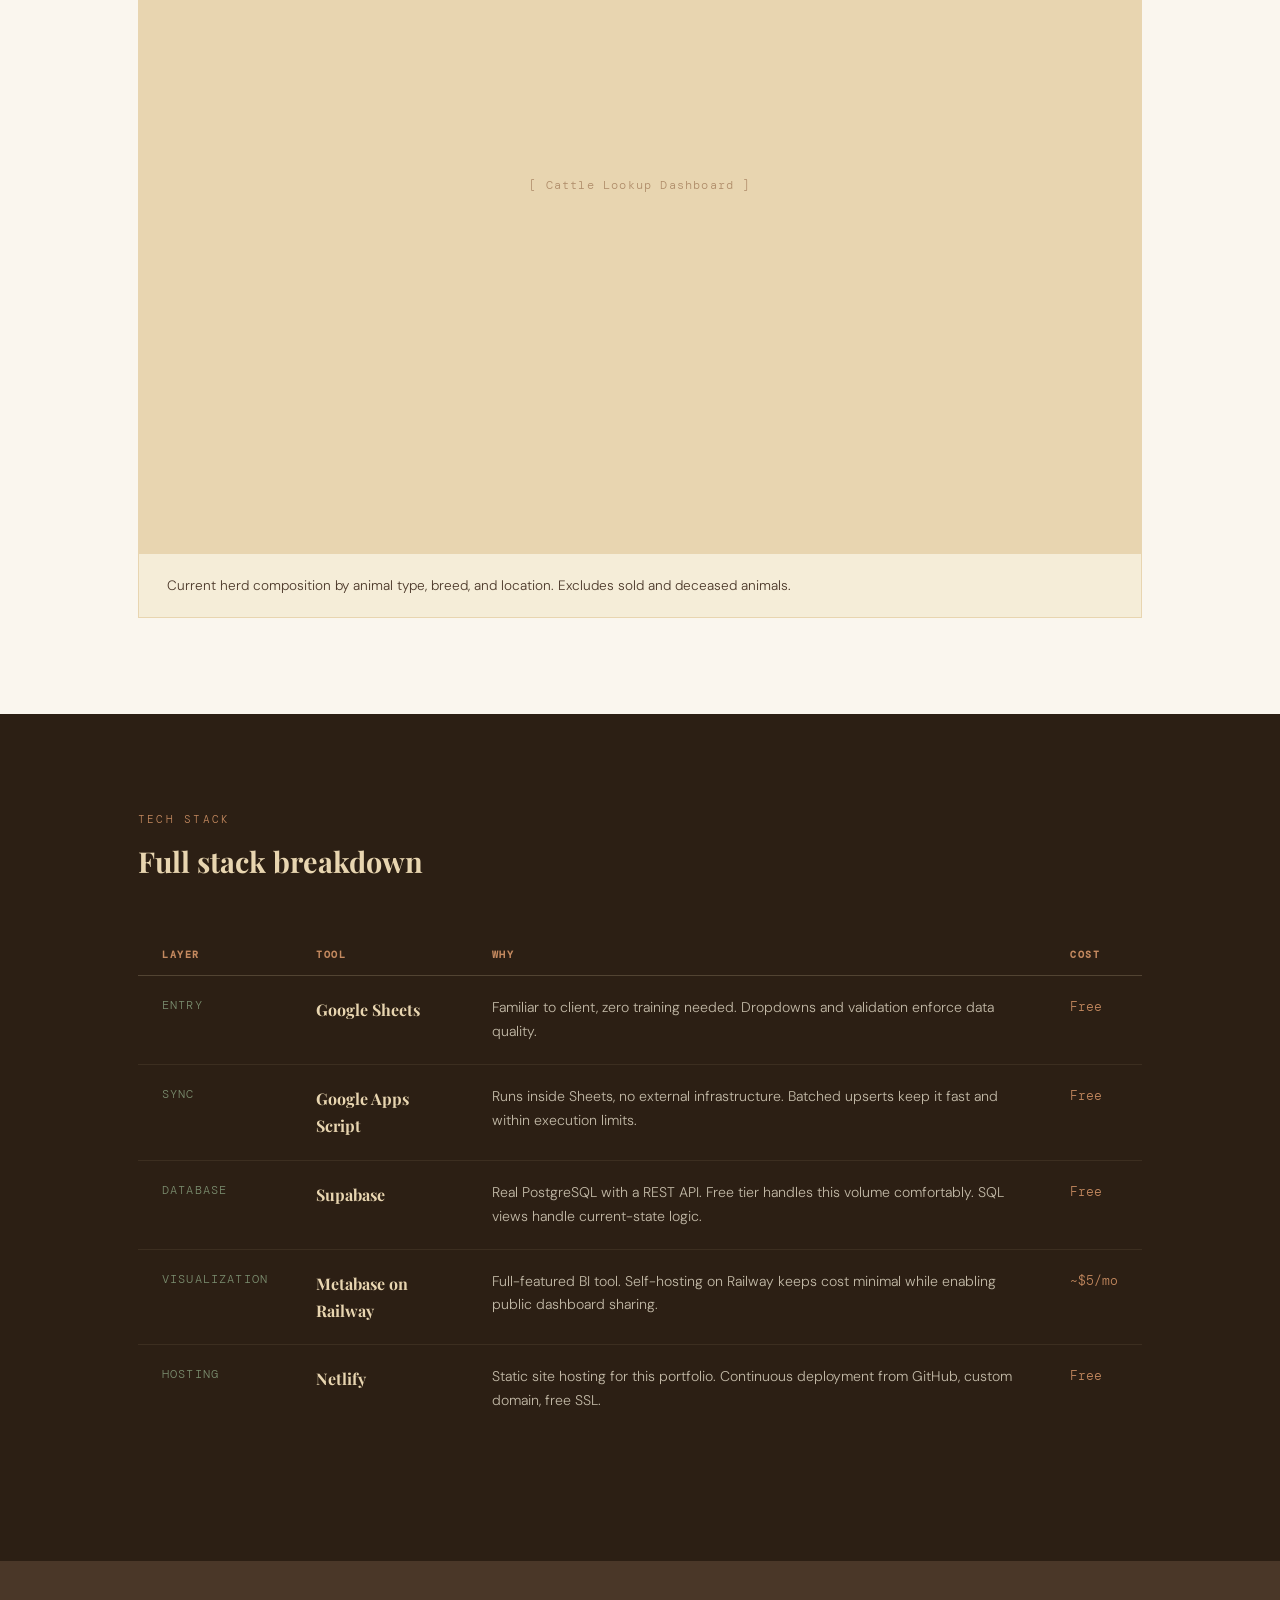
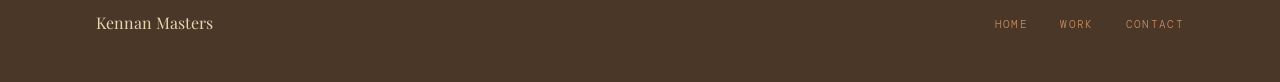
==== commit 077f34a3: "add metabase dashboards" ====
--- a/case-study.html
+++ b/case-study.html
@@ -737,7 +737,15 @@
         <div class="dashboard-iframe-wrap">
           <!-- Replace src with your Metabase public embed URL -->
           <div class="iframe-placeholder">
-            <p>[ Herd Overview Dashboard ]<br><br>Replace this with your Metabase embed URL</p>
+            <p>[ Cattle Lookup Dashboard ]<br><br>
+              <iframe
+                src="https://metabase-production-9ff0.up.railway.app/public/dashboard/cf6ff339-e413-47f0-91cd-f58f09df2b9c"
+                frameborder="0"
+                width="100%"
+                height="100%"
+                allowtransparency>
+              </iframe>
+            </p>
           </div>
         </div>
         <div class="dashboard-caption">Current herd composition by animal type, breed, and location. Excludes sold and deceased animals.</div>
@@ -746,7 +754,15 @@
       <div id="tab-pregnancy" class="dashboard-panel">
         <div class="dashboard-iframe-wrap">
           <div class="iframe-placeholder">
-            <p>[ Pregnancy Tracking Dashboard ]<br><br>Replace this with your Metabase embed URL</p>
+            <p>[ Pregnancy Tracking Dashboard ]<br><br>
+              <iframe
+                src="https://metabase-production-9ff0.up.railway.app/public/dashboard/2b282975-1f04-4401-8987-0997f8a1ccfd"
+                frameborder="0"
+                width="100%"
+                height="100%"
+                allowtransparency>
+              </iframe>
+            </p>
           </div>
         </div>
         <div class="dashboard-caption">Pregnancies confirmed per year alongside expected calving dates. Filtered to active cows only.</div>
@@ -755,7 +771,15 @@
       <div id="tab-calves" class="dashboard-panel">
         <div class="dashboard-iframe-wrap">
           <div class="iframe-placeholder">
-            <p>[ Calf Crop Dashboard ]<br><br>Replace this with your Metabase embed URL</p>
+            <p>[ Herd Overview Dashboard ]<br><br>
+              <iframe
+                src="https://metabase-production-9ff0.up.railway.app/public/dashboard/cf6ff339-e413-47f0-91cd-f58f09df2b9c"
+                frameborder="0"
+                width="100%"
+                height="100%"
+                allowtransparency>
+              </iframe>
+            </p>
           </div>
         </div>
         <div class="dashboard-caption">Calves born and sold per year with calf crop rate. Tracks mother-calf relationships via the event log.</div>
@@ -764,7 +788,15 @@
       <div id="tab-financial" class="dashboard-panel">
         <div class="dashboard-iframe-wrap">
           <div class="iframe-placeholder">
-            <p>[ Financial Summary Dashboard ]<br><br>Replace this with your Metabase embed URL</p>
+            <p>[ Financial Summary Dashboard ]<br><br>
+              <iframe
+                src="https://metabase-production-9ff0.up.railway.app/public/dashboard/db925725-8b86-4849-8c59-67770030c132"
+                frameborder="0"
+                width="100%"
+                height="100%"
+                allowtransparency>
+              </iframe>
+            </p>
           </div>
         </div>
         <div class="dashboard-caption">Purchase and sale transactions by year. Pulled from a separate transactions table linked to the event log by tag number.</div>
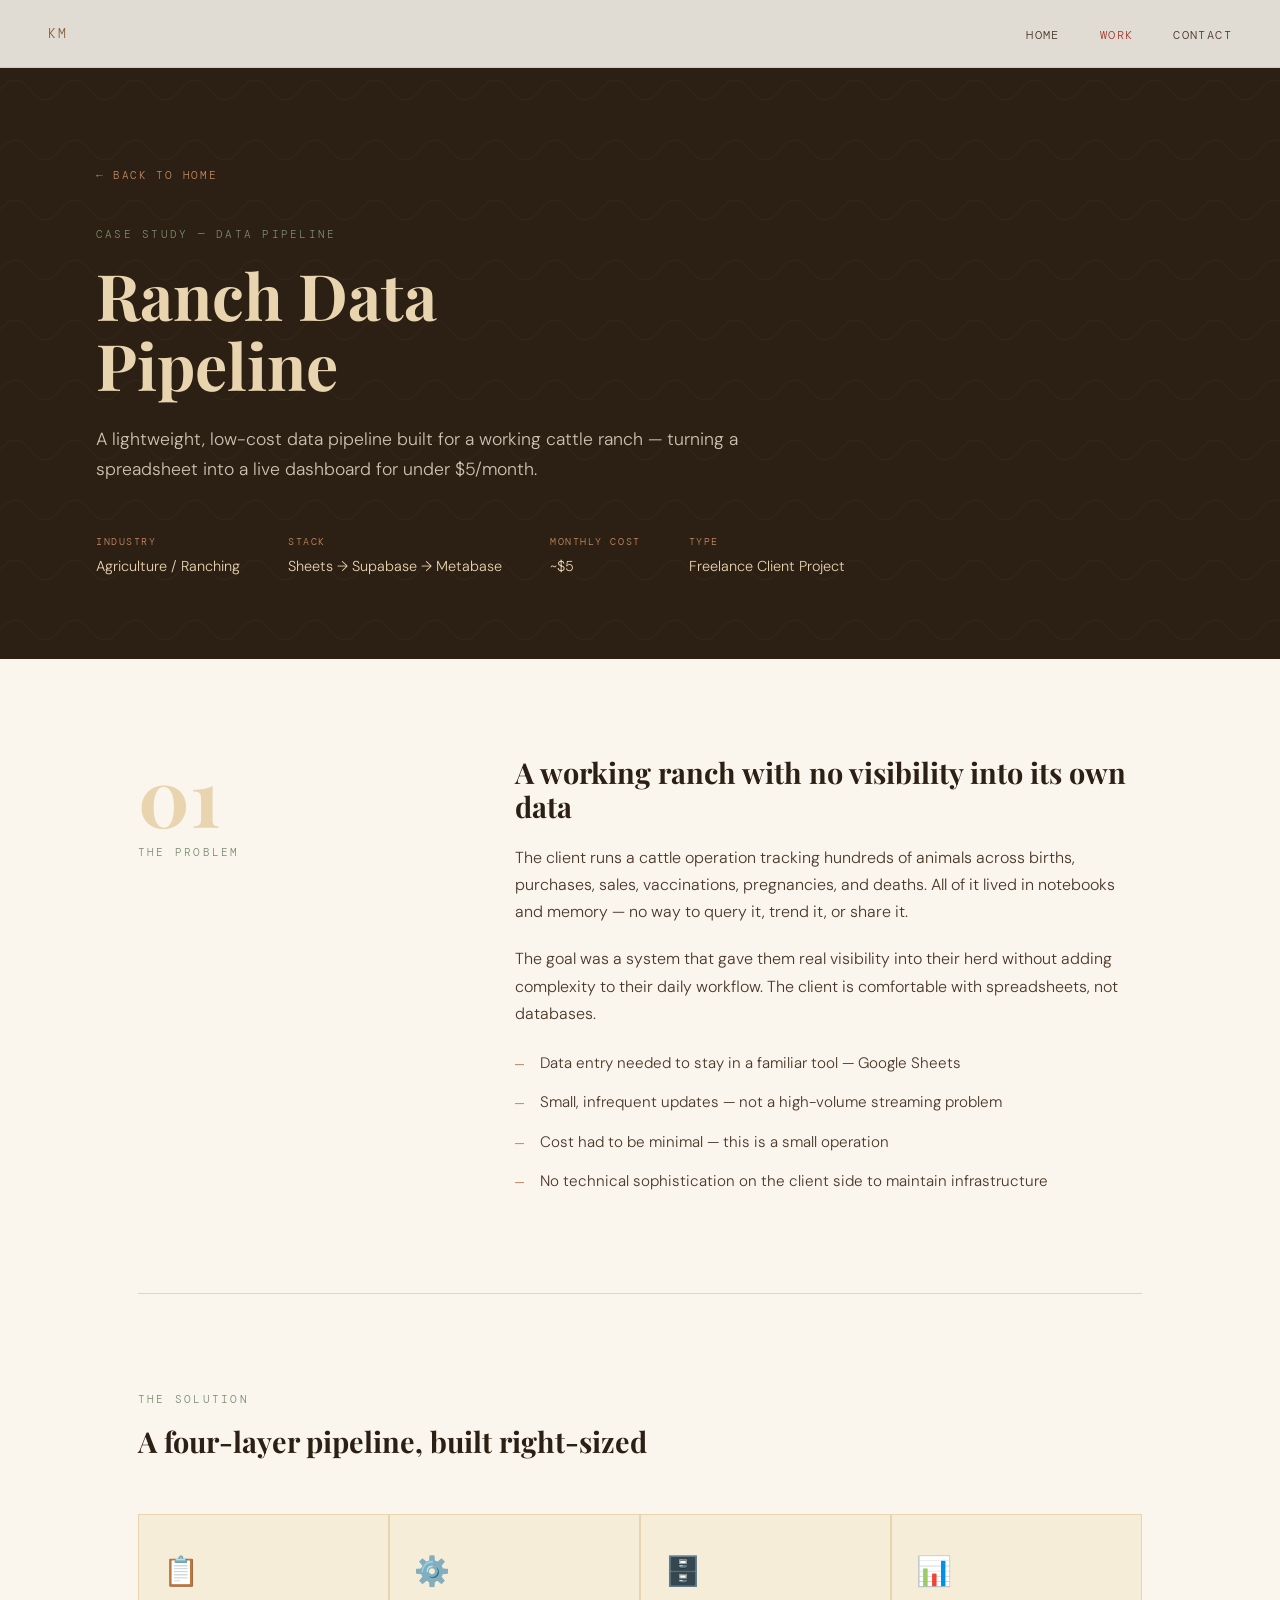
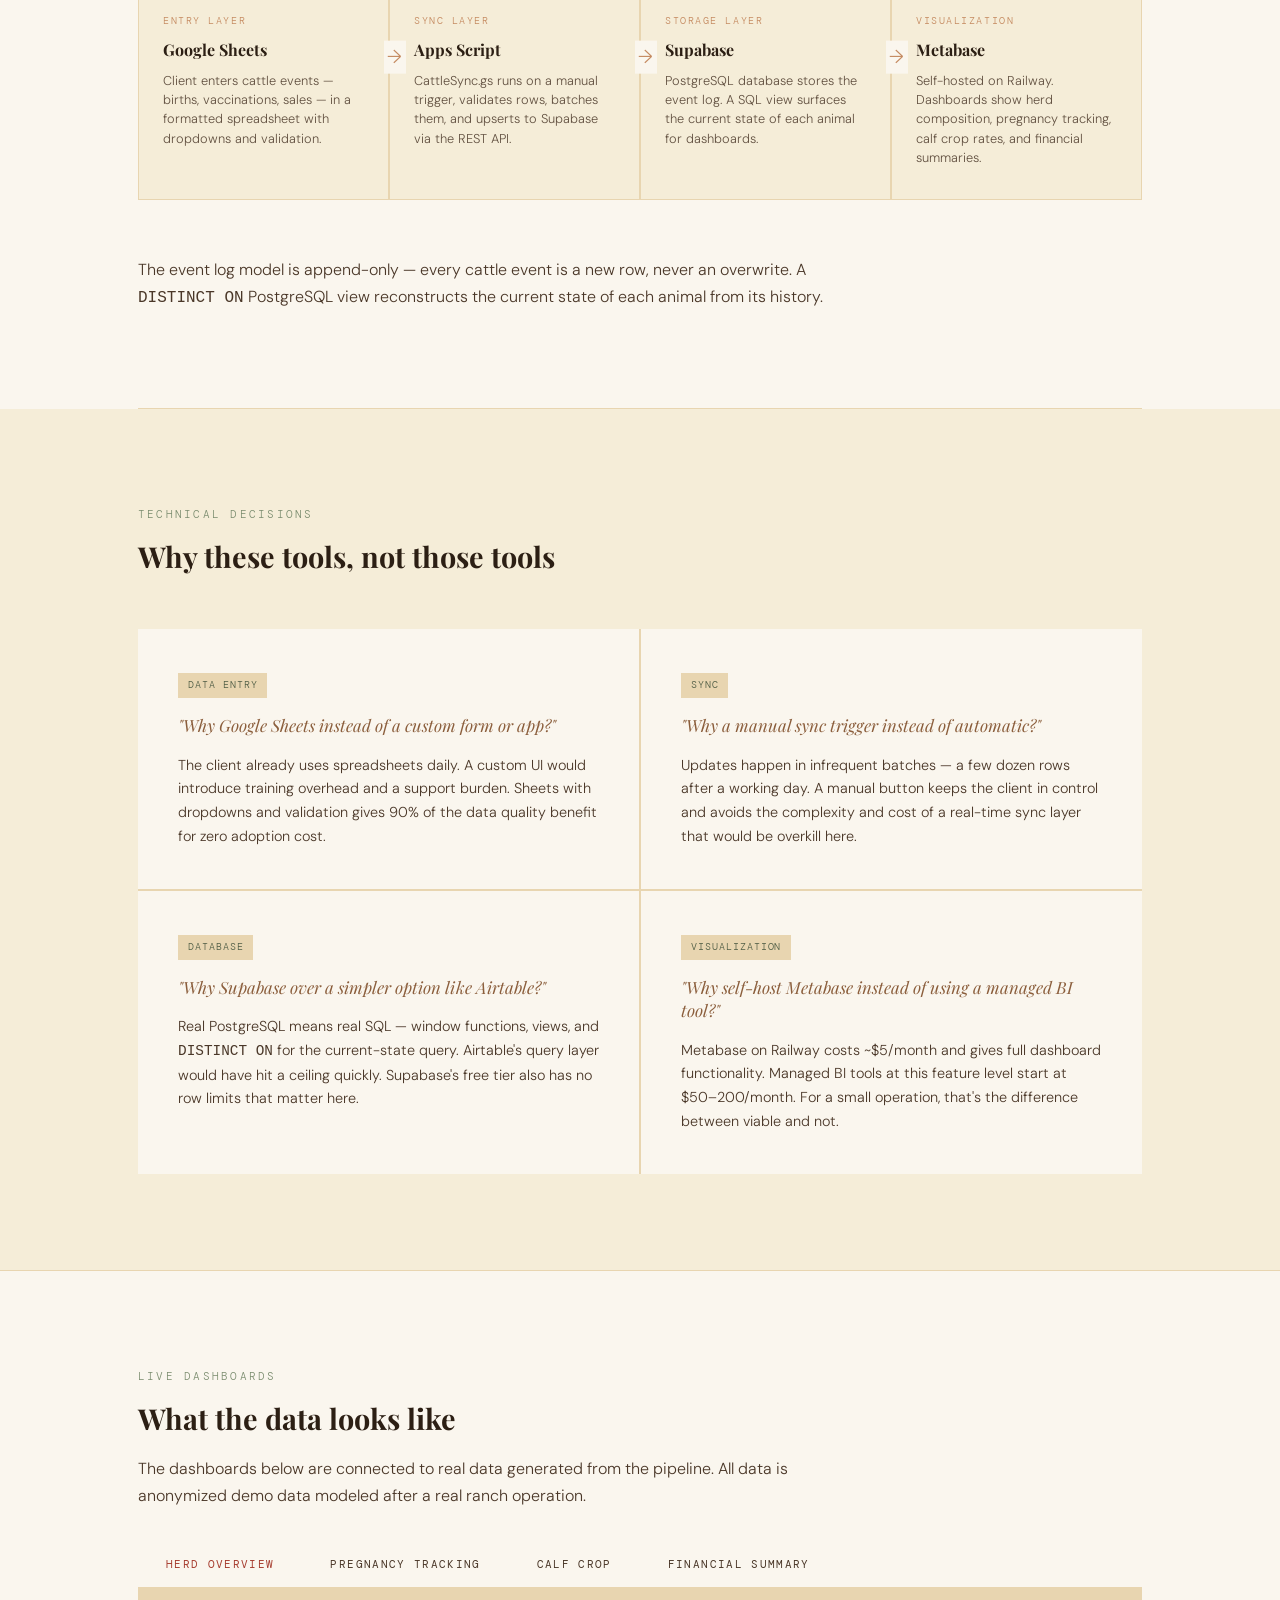
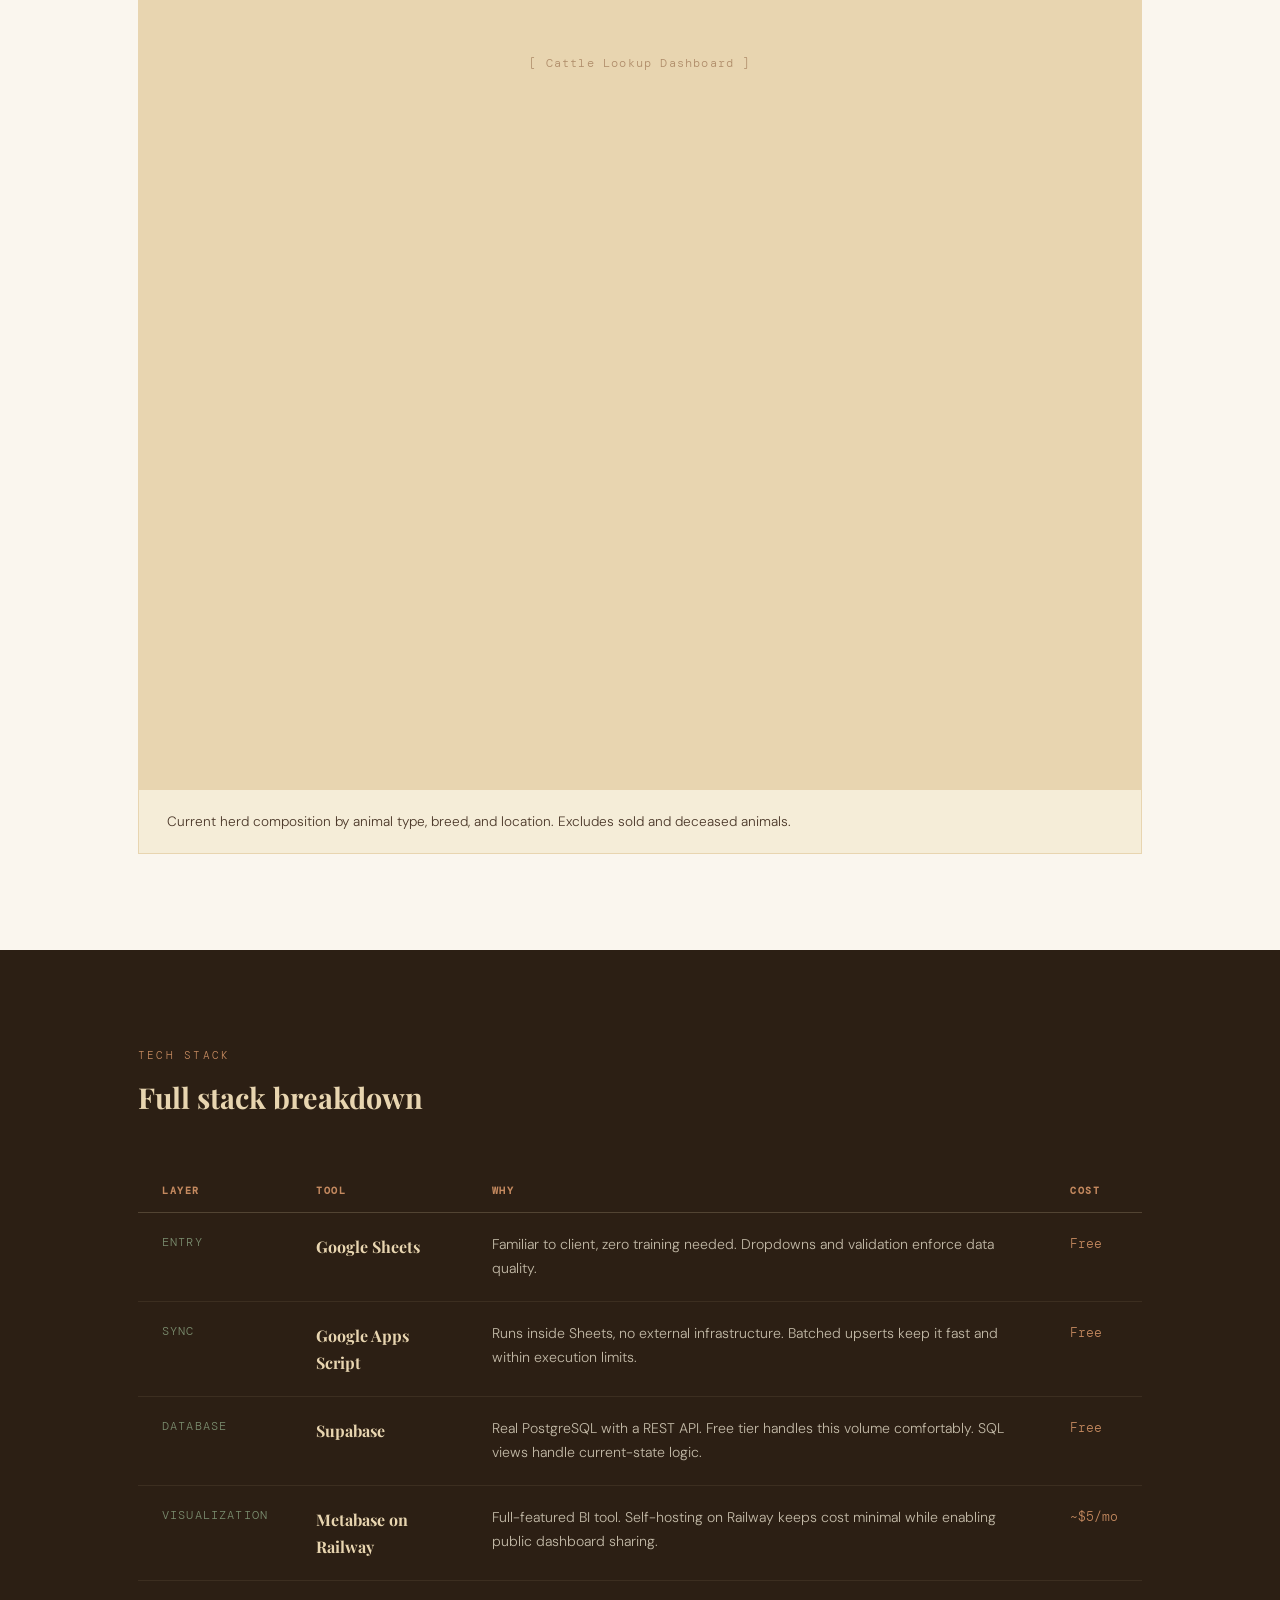
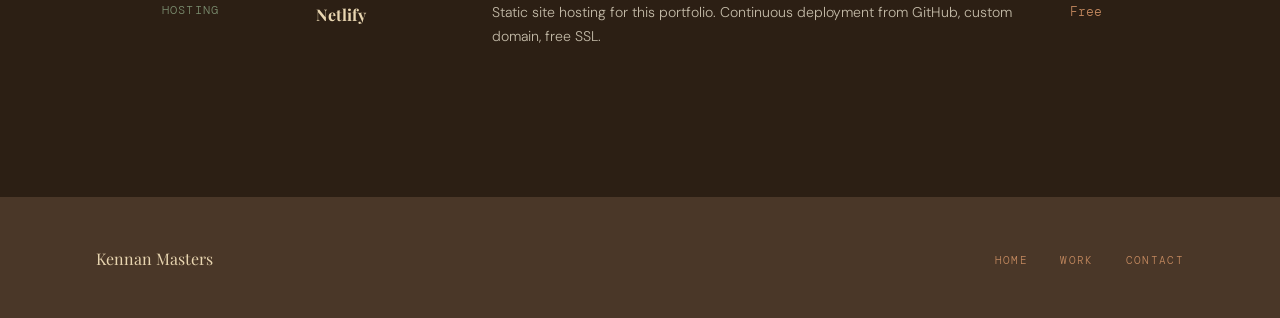
==== commit e910ac5c: "Update iframe" ====
--- a/case-study.html
+++ b/case-study.html
@@ -437,12 +437,10 @@
 
     .dashboard-iframe-wrap {
       width: 100%;
-      aspect-ratio: 16 / 9;
+      height: 800px;
       background: var(--wheat);
-      display: flex;
-      align-items: center;
-      justify-content: center;
       position: relative;
+      overflow: hidden;
     }
 
     .dashboard-iframe-wrap iframe {
@@ -450,6 +448,7 @@
       height: 100%;
       border: none;
       display: block;
+      min-height: 800px;
     }
 
     .iframe-placeholder {
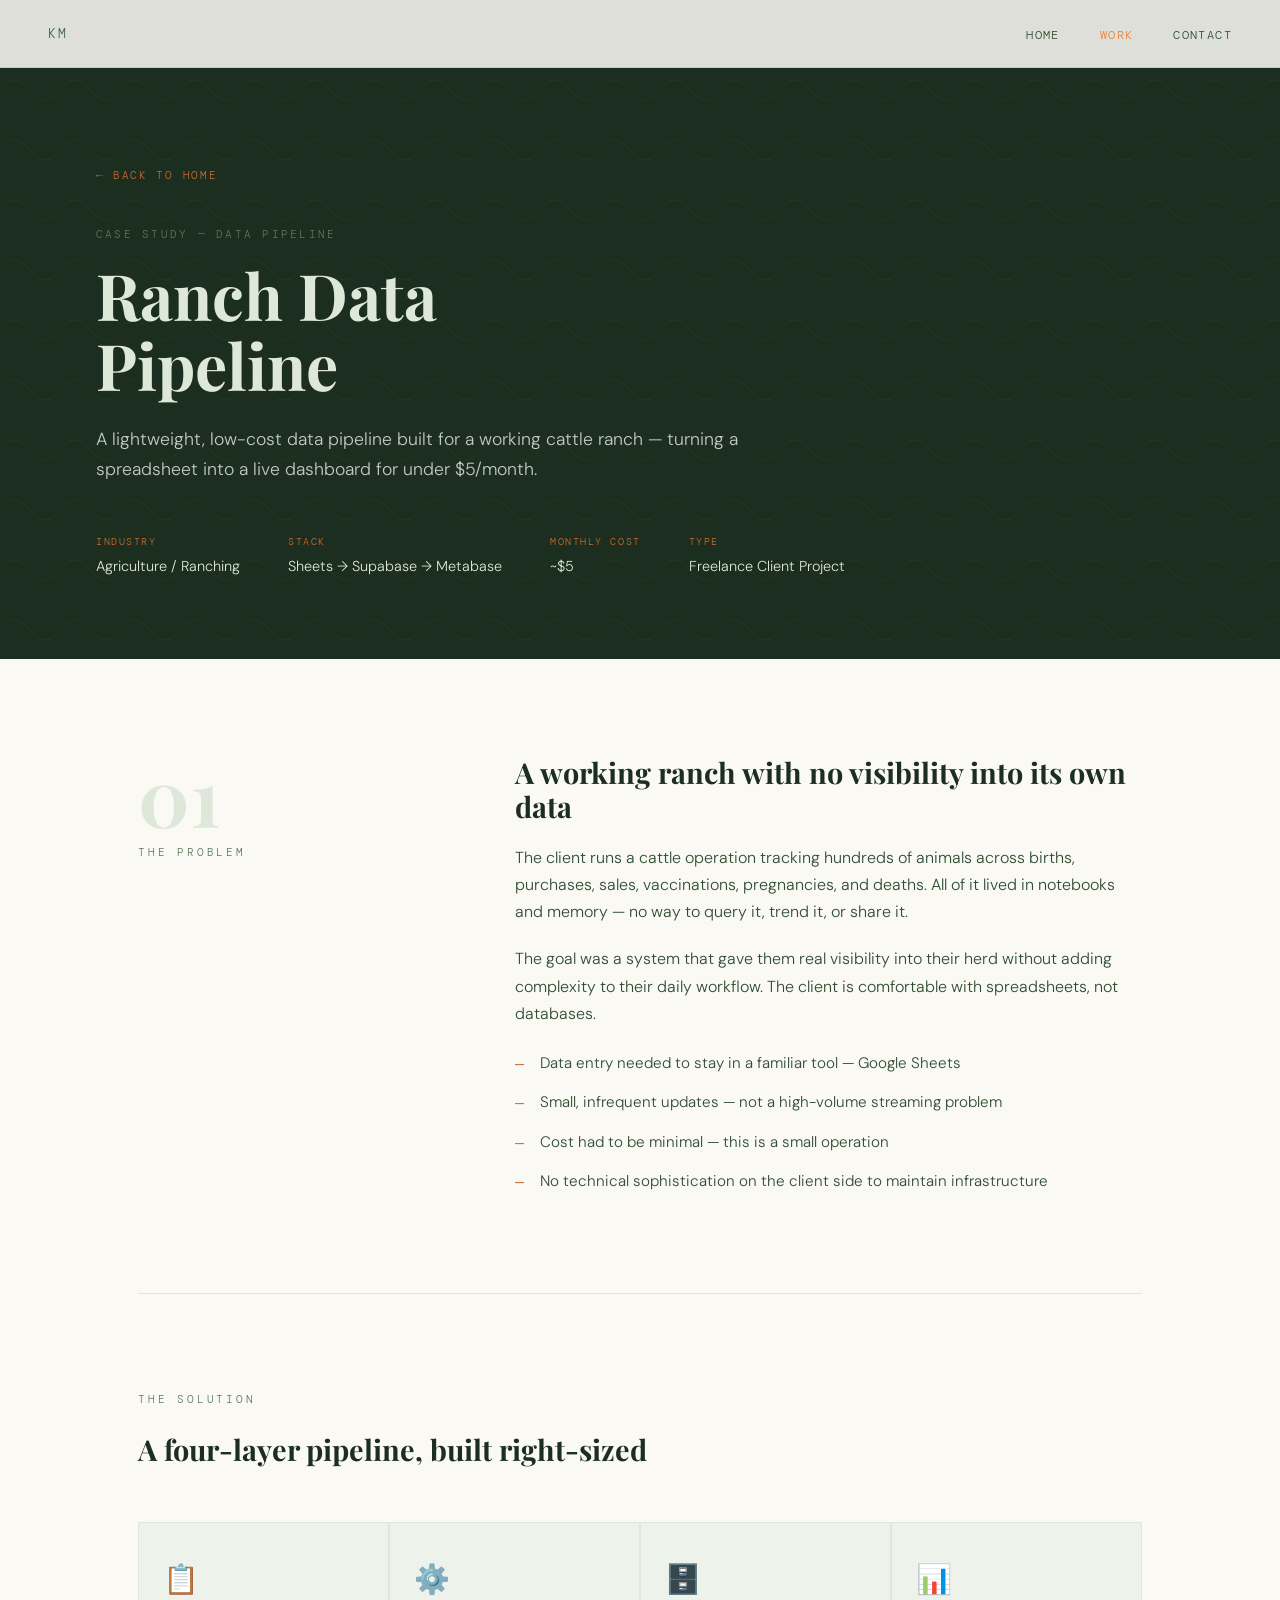
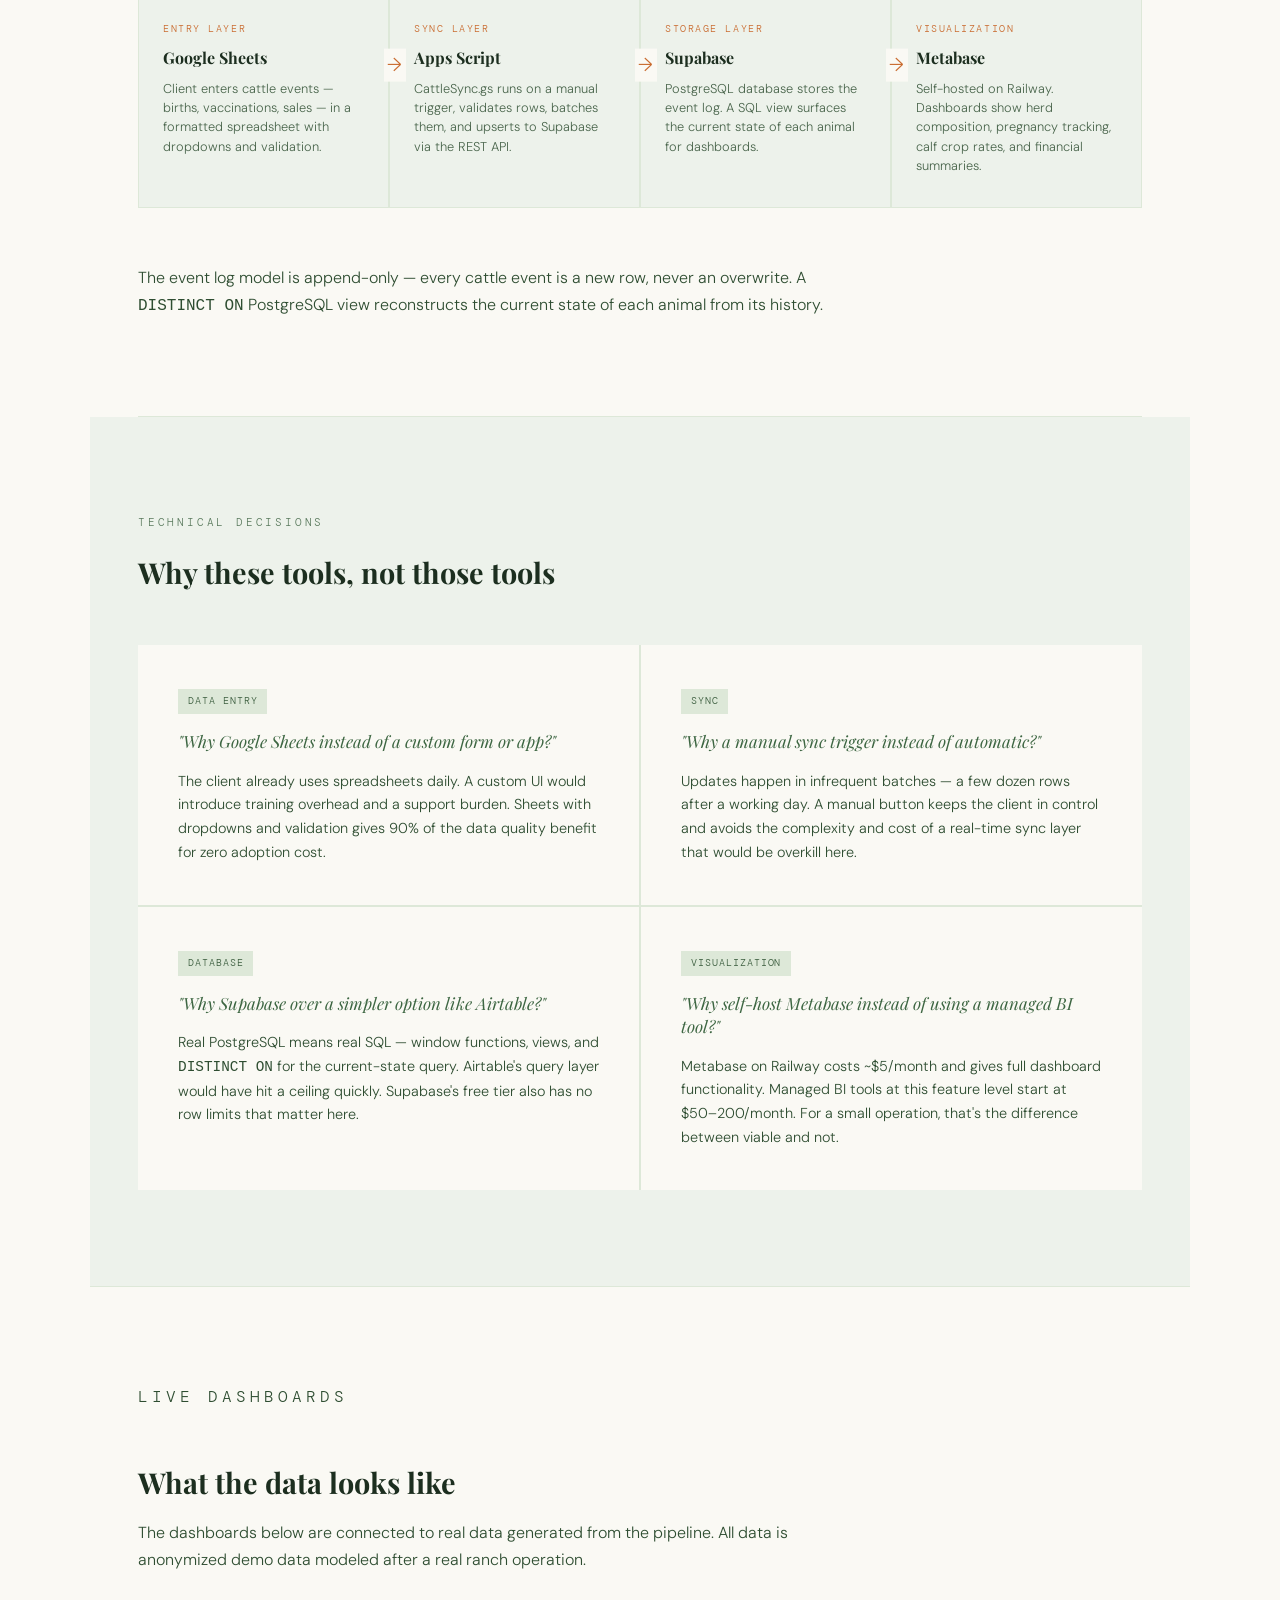
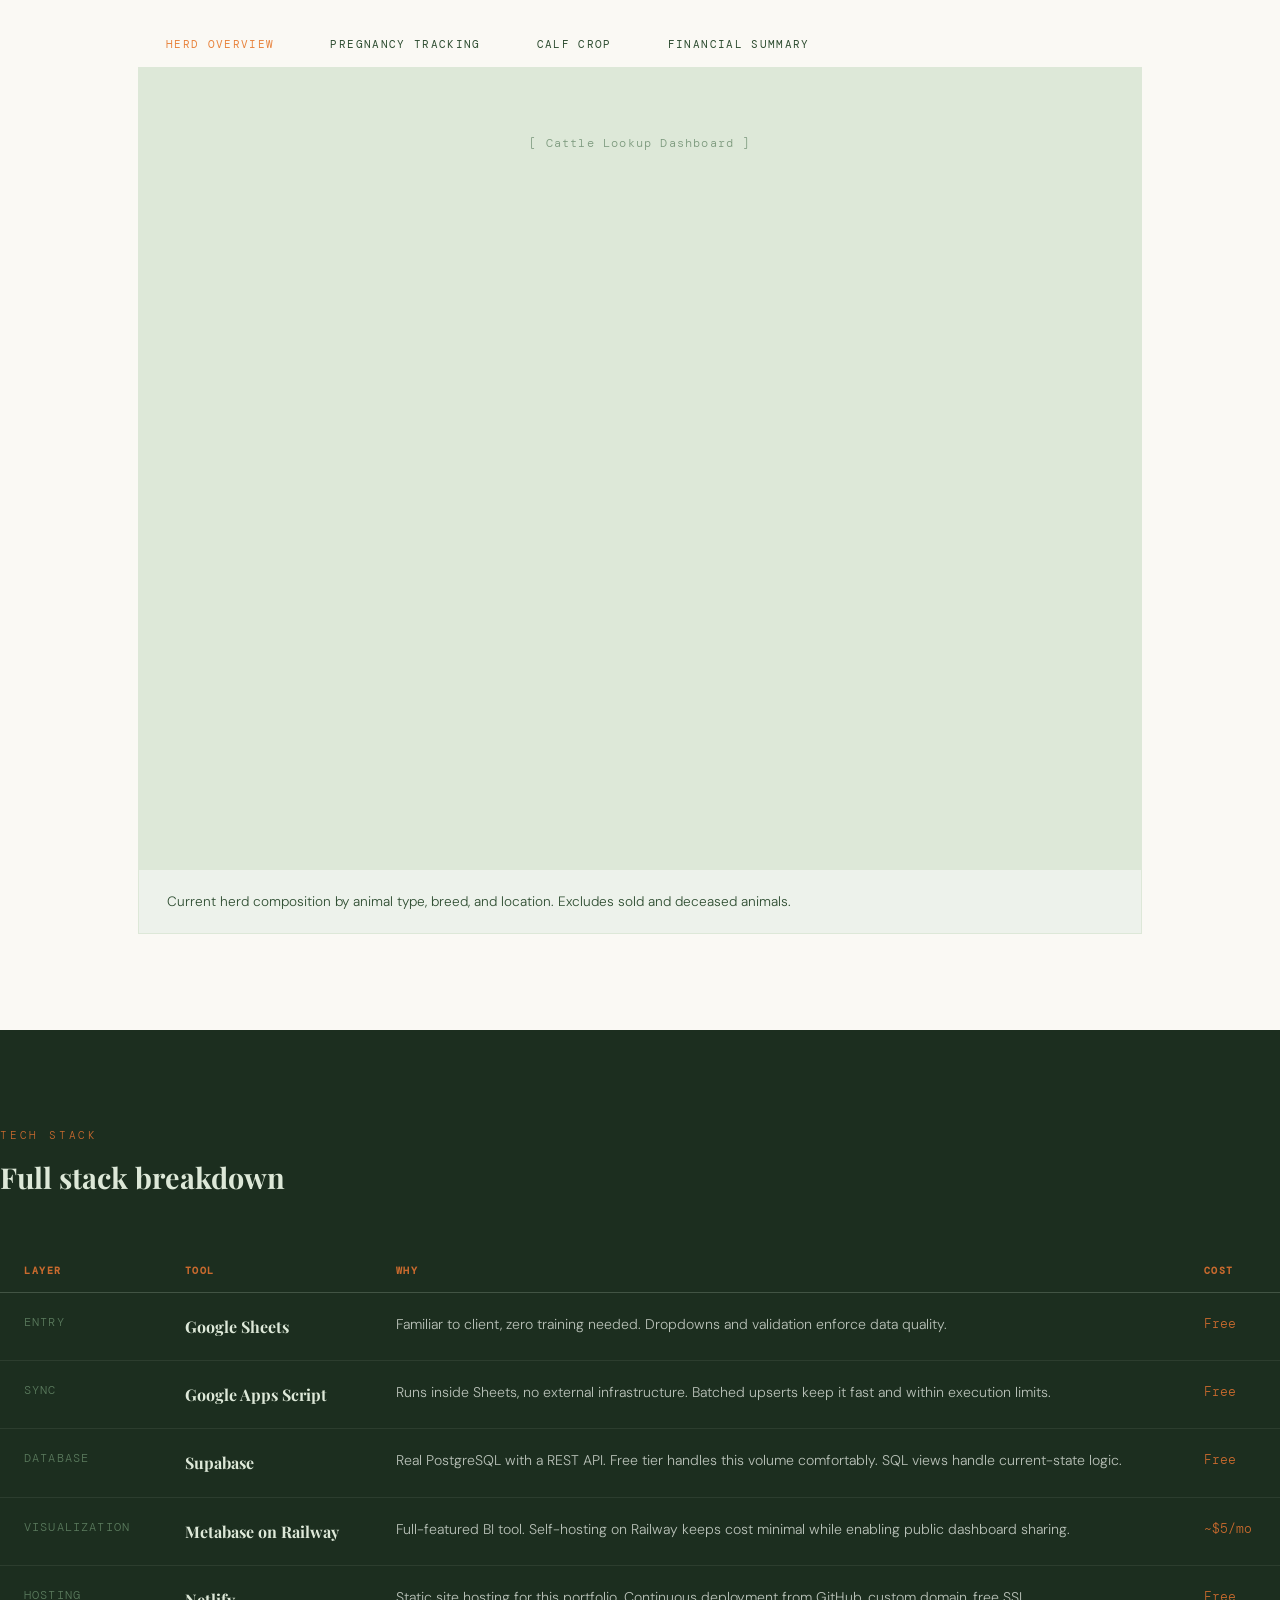
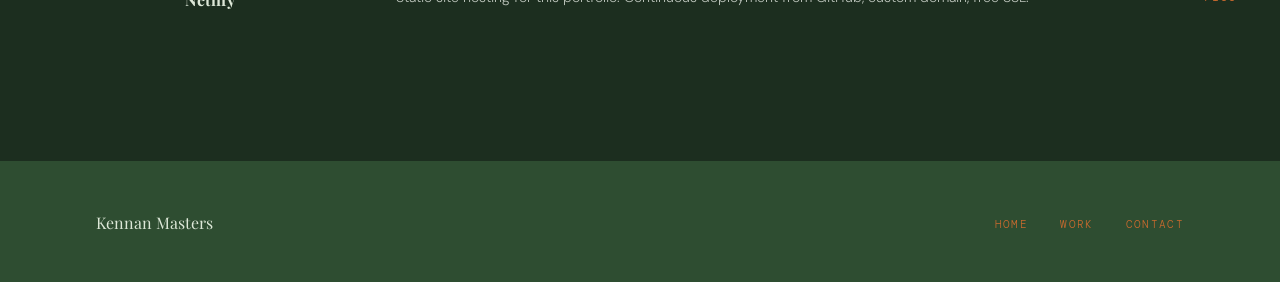
==== commit 67d5c0d3: "updated files" ====
--- a/case-study.html
+++ b/case-study.html
@@ -7,70 +7,8 @@
   <link rel="preconnect" href="https://fonts.googleapis.com" />
   <link rel="preconnect" href="https://fonts.gstatic.com" crossorigin />
   <link href="https://fonts.googleapis.com/css2?family=Playfair+Display:ital,wght@0,400;0,700;1,400&family=DM+Mono:wght@300;400&family=DM+Sans:wght@300;400;500&display=swap" rel="stylesheet" />
+  <link rel="stylesheet" href="styles.css" />
   <style>
-    *, *::before, *::after { box-sizing: border-box; margin: 0; padding: 0; }
-
-    :root {
-      --soil:      #2c1f14;
-      --bark:      #4a3728;
-      --leather:   #8b5e3c;
-      --clay:      #c4895f;
-      --wheat:     #e8d5b0;
-      --parchment: #f5edd8;
-      --cream:     #faf6ee;
-      --sage:      #7a8c6e;
-      --sage-dark: #4e5c44;
-      --rust:      #a63d2f;
-      --sky:       #6b8fa3;
-    }
-
-    html { scroll-behavior: smooth; }
-
-    body {
-      background: var(--cream);
-      color: var(--soil);
-      font-family: 'DM Sans', sans-serif;
-      font-weight: 300;
-      line-height: 1.7;
-    }
-
-    /* ── NAV ── */
-    nav {
-      position: fixed;
-      top: 0; left: 0; right: 0;
-      z-index: 100;
-      display: flex;
-      justify-content: space-between;
-      align-items: center;
-      padding: 1.25rem 3rem;
-      background: rgba(250, 246, 238, 0.88);
-      backdrop-filter: blur(12px);
-      border-bottom: 1px solid rgba(139, 94, 60, 0.15);
-    }
-
-    .nav-logo {
-      font-family: 'DM Mono', monospace;
-      font-size: 0.8rem;
-      letter-spacing: 0.15em;
-      text-transform: uppercase;
-      color: var(--leather);
-      text-decoration: none;
-    }
-
-    .nav-links { display: flex; gap: 2.5rem; list-style: none; }
-
-    .nav-links a {
-      font-family: 'DM Mono', monospace;
-      font-size: 0.72rem;
-      letter-spacing: 0.12em;
-      text-transform: uppercase;
-      color: var(--bark);
-      text-decoration: none;
-      transition: color 0.2s;
-    }
-
-    .nav-links a:hover,
-    .nav-links a.active { color: var(--rust); }
 
     /* ── PAGE HEADER ── */
     .page-header {
@@ -84,7 +22,7 @@
       content: '';
       position: absolute;
       inset: 0;
-      background: url("data:image/svg+xml,%3Csvg width='60' height='60' viewBox='0 0 60 60' xmlns='http://www.w3.org/2000/svg'%3E%3Cpath d='M0 30 Q15 10 30 30 T60 30' fill='none' stroke='%234a3728' stroke-width='1'/%3E%3C/svg%3E") repeat;
+      background: url("data:image/svg+xml,%3Csvg width='60' height='60' viewBox='0 0 60 60' xmlns='http://www.w3.org/2000/svg'%3E%3Cpath d='M0 30 Q15 10 30 30 T60 30' fill='none' stroke='%232e4d31' stroke-width='1'/%3E%3C/svg%3E") repeat;
       opacity: 0.3;
     }
 
@@ -132,13 +70,7 @@
       margin-bottom: 3rem;
     }
 
-    .header-meta {
-      display: flex;
-      gap: 3rem;
-      flex-wrap: wrap;
-    }
-
-    .meta-item {}
+    .header-meta { display: flex; gap: 3rem; flex-wrap: wrap; }
 
     .meta-label {
       font-family: 'DM Mono', monospace;
@@ -149,17 +81,10 @@
       margin-bottom: 0.25rem;
     }
 
-    .meta-value {
-      font-size: 0.9rem;
-      color: var(--wheat);
-    }
+    .meta-value { font-size: 0.9rem; color: var(--wheat); }
 
     /* ── CONTENT LAYOUT ── */
-    .content-wrap {
-      max-width: 1100px;
-      margin: 0 auto;
-      padding: 0 3rem;
-    }
+    .content-wrap { max-width: 1100px; margin: 0 auto; padding: 0 3rem; }
 
     /* ── PROBLEM ── */
     .section-problem {
@@ -170,8 +95,6 @@
       border-bottom: 1px solid var(--wheat);
     }
 
-    .section-sidebar {}
-
     .section-number {
       font-family: 'Playfair Display', serif;
       font-size: 5rem;
@@ -179,14 +102,6 @@
       color: var(--wheat);
       line-height: 1;
       margin-bottom: 0.5rem;
-    }
-
-    .section-label {
-      font-family: 'DM Mono', monospace;
-      font-size: 0.7rem;
-      letter-spacing: 0.2em;
-      text-transform: uppercase;
-      color: var(--sage);
     }
 
     .section-body h2 {
@@ -205,13 +120,7 @@
       max-width: 65ch;
     }
 
-    .constraint-list {
-      list-style: none;
-      margin-top: 1.5rem;
-      display: flex;
-      flex-direction: column;
-      gap: 0.75rem;
-    }
+    .constraint-list { list-style: none; margin-top: 1.5rem; display: flex; flex-direction: column; gap: 0.75rem; }
 
     .constraint-list li {
       display: flex;
@@ -229,15 +138,8 @@
       margin-top: 0.1rem;
     }
 
-    /* ── PIPELINE DIAGRAM ── */
-    .section-pipeline {
-      padding: 6rem 0;
-      border-bottom: 1px solid var(--wheat);
-    }
-
-    .section-pipeline .section-label {
-      margin-bottom: 0.5rem;
-    }
+    /* ── PIPELINE ── */
+    .section-pipeline { padding: 6rem 0; border-bottom: 1px solid var(--wheat); }
 
     .section-pipeline h2 {
       font-family: 'Playfair Display', serif;
@@ -280,10 +182,7 @@
 
     .pipeline-step:last-child::after { display: none; }
 
-    .step-icon {
-      font-size: 1.8rem;
-      margin-bottom: 1rem;
-    }
+    .step-icon { font-size: 1.8rem; margin-bottom: 1rem; }
 
     .step-tool {
       font-family: 'DM Mono', monospace;
@@ -302,30 +201,17 @@
       margin-bottom: 0.5rem;
     }
 
-    .step-desc {
-      font-size: 0.8rem;
-      color: var(--bark);
-      opacity: 0.85;
-      line-height: 1.5;
-    }
-
-    .pipeline-desc {
-      font-size: 1rem;
-      color: var(--bark);
-      max-width: 65ch;
-    }
+    .step-desc { font-size: 0.8rem; color: var(--bark); opacity: 0.85; line-height: 1.5; }
+
+    .pipeline-desc { font-size: 1rem; color: var(--bark); max-width: 65ch; }
 
     /* ── DECISIONS ── */
     .section-decisions {
-      padding: 6rem 0;
+      padding: 6rem 3rem;
       border-bottom: 1px solid var(--wheat);
       background: var(--parchment);
       margin: 0 -3rem;
-      padding-left: 3rem;
-      padding-right: 3rem;
-    }
-
-    .section-decisions .section-label { margin-bottom: 0.5rem; }
+    }
 
     .section-decisions h2 {
       font-family: 'Playfair Display', serif;
@@ -342,10 +228,7 @@
       background: var(--wheat);
     }
 
-    .decision-card {
-      background: var(--cream);
-      padding: 2.5rem;
-    }
+    .decision-card { background: var(--cream); padding: 2.5rem; }
 
     .decision-q {
       font-family: 'Playfair Display', serif;
@@ -356,11 +239,7 @@
       line-height: 1.4;
     }
 
-    .decision-a {
-      font-size: 0.9rem;
-      color: var(--bark);
-      line-height: 1.65;
-    }
+    .decision-a { font-size: 0.9rem; color: var(--bark); line-height: 1.65; }
 
     .decision-tag {
       display: inline-block;
@@ -375,11 +254,7 @@
     }
 
     /* ── DASHBOARDS ── */
-    .section-dashboards {
-      padding: 6rem 0;
-    }
-
-    .section-dashboards .section-label { margin-bottom: 0.5rem; }
+    .section-dashboards { padding: 6rem 0; }
 
     .section-dashboards h2 {
       font-family: 'Playfair Display', serif;
@@ -389,7 +264,7 @@
       margin-bottom: 0.75rem;
     }
 
-    .section-dashboards > .content-wrap > p {
+    .section-dashboards > p {
       font-size: 1rem;
       color: var(--bark);
       margin-bottom: 3rem;
@@ -398,8 +273,6 @@
 
     .dashboard-tabs {
       display: flex;
-      gap: 0;
-      margin-bottom: 0;
       border-bottom: 2px solid var(--wheat);
       overflow-x: auto;
     }
@@ -421,18 +294,9 @@
     }
 
     .tab-btn:hover { color: var(--leather); }
-    .tab-btn.active {
-      color: var(--rust);
-      border-bottom-color: var(--rust);
-    }
-
-    .dashboard-panel {
-      display: none;
-      background: var(--parchment);
-      border: 1px solid var(--wheat);
-      border-top: none;
-    }
-
+    .tab-btn.active { color: var(--rust); border-bottom-color: var(--rust); }
+
+    .dashboard-panel { display: none; background: var(--parchment); border: 1px solid var(--wheat); border-top: none; }
     .dashboard-panel.active { display: block; }
 
     .dashboard-iframe-wrap {
@@ -446,15 +310,12 @@
     .dashboard-iframe-wrap iframe {
       width: 100%;
       height: 100%;
+      min-height: 800px;
       border: none;
       display: block;
-      min-height: 800px;
-    }
-
-    .iframe-placeholder {
-      text-align: center;
-      padding: 4rem;
-    }
+    }
+
+    .iframe-placeholder { text-align: center; padding: 4rem; }
 
     .iframe-placeholder p {
       font-family: 'DM Mono', monospace;
@@ -473,11 +334,9 @@
 
     /* ── STACK ── */
     .section-stack {
-      padding: 6rem 0 8rem;
+      padding: 6rem 3rem 8rem;
       background: var(--soil);
       margin: 0 -3rem;
-      padding-left: 3rem;
-      padding-right: 3rem;
     }
 
     .section-stack .section-label { color: var(--clay); margin-bottom: 0.5rem; }
@@ -490,10 +349,7 @@
       margin-bottom: 3rem;
     }
 
-    .stack-table {
-      width: 100%;
-      border-collapse: collapse;
-    }
+    .stack-table { width: 100%; border-collapse: collapse; }
 
     .stack-table th {
       font-family: 'DM Mono', monospace;
@@ -503,12 +359,12 @@
       color: var(--clay);
       text-align: left;
       padding: 0.75rem 1.5rem;
-      border-bottom: 1px solid rgba(232, 213, 176, 0.2);
+      border-bottom: 1px solid rgba(221, 232, 216, 0.2);
     }
 
     .stack-table td {
       padding: 1.25rem 1.5rem;
-      border-bottom: 1px solid rgba(232, 213, 176, 0.08);
+      border-bottom: 1px solid rgba(221, 232, 216, 0.08);
       vertical-align: top;
     }
 
@@ -530,52 +386,11 @@
       color: var(--wheat);
     }
 
-    .td-why {
-      font-size: 0.88rem;
-      color: var(--parchment);
-      opacity: 0.75;
-    }
-
-    .td-cost {
-      font-family: 'DM Mono', monospace;
-      font-size: 0.8rem;
-      color: var(--clay);
-      white-space: nowrap;
-    }
-
-    /* ── FOOTER ── */
-    footer {
-      padding: 3rem 6rem;
-      background: var(--bark);
-      display: flex;
-      justify-content: space-between;
-      align-items: center;
-    }
-
-    .footer-name {
-      font-family: 'Playfair Display', serif;
-      font-size: 1rem;
-      color: var(--wheat);
-    }
-
-    .footer-links { display: flex; gap: 2rem; list-style: none; }
-
-    .footer-links a {
-      font-family: 'DM Mono', monospace;
-      font-size: 0.7rem;
-      letter-spacing: 0.12em;
-      text-transform: uppercase;
-      color: var(--clay);
-      text-decoration: none;
-      transition: color 0.2s;
-    }
-
-    .footer-links a:hover { color: var(--wheat); }
+    .td-why { font-size: 0.88rem; color: var(--parchment); opacity: 0.75; }
+    .td-cost { font-family: 'DM Mono', monospace; font-size: 0.8rem; color: var(--clay); white-space: nowrap; }
 
     /* ── RESPONSIVE ── */
     @media (max-width: 900px) {
-      nav { padding: 1rem 1.5rem; }
-      .nav-links { gap: 1.5rem; }
       .page-header { padding: 8rem 1.5rem 3rem; }
       .header-meta { gap: 1.5rem; }
       .content-wrap { padding: 0 1.5rem; }
@@ -584,11 +399,8 @@
       .decisions-grid { grid-template-columns: 1fr; }
       .pipeline-flow { flex-direction: column; }
       .pipeline-step::after { content: '↓'; right: auto; left: 50%; top: auto; bottom: -1.1rem; transform: translateX(-50%); }
-      .section-decisions,
-      .section-stack { margin: 0 -1.5rem; padding-left: 1.5rem; padding-right: 1.5rem; }
-      .stack-table th:nth-child(4),
-      .stack-table td:nth-child(4) { display: none; }
-      footer { flex-direction: column; gap: 1.5rem; padding: 2rem; text-align: center; }
+      .section-decisions, .section-stack { margin: 0 -1.5rem; padding-left: 1.5rem; padding-right: 1.5rem; }
+      .stack-table th:nth-child(4), .stack-table td:nth-child(4) { display: none; }
     }
   </style>
 </head>
@@ -603,7 +415,6 @@
     </ul>
   </nav>
 
-  <!-- PAGE HEADER -->
   <div class="page-header">
     <div class="header-inner">
       <a href="index.html" class="back-link">← Back to Home</a>
@@ -611,31 +422,18 @@
       <h1>Ranch Data<br>Pipeline</h1>
       <p class="header-summary">A lightweight, low-cost data pipeline built for a working cattle ranch — turning a spreadsheet into a live dashboard for under $5/month.</p>
       <div class="header-meta">
-        <div class="meta-item">
-          <div class="meta-label">Industry</div>
-          <div class="meta-value">Agriculture / Ranching</div>
-        </div>
-        <div class="meta-item">
-          <div class="meta-label">Stack</div>
-          <div class="meta-value">Sheets → Supabase → Metabase</div>
-        </div>
-        <div class="meta-item">
-          <div class="meta-label">Monthly Cost</div>
-          <div class="meta-value">~$5</div>
-        </div>
-        <div class="meta-item">
-          <div class="meta-label">Type</div>
-          <div class="meta-value">Freelance Client Project</div>
-        </div>
+        <div><div class="meta-label">Industry</div><div class="meta-value">Agriculture / Ranching</div></div>
+        <div><div class="meta-label">Stack</div><div class="meta-value">Sheets → Supabase → Metabase</div></div>
+        <div><div class="meta-label">Monthly Cost</div><div class="meta-value">~$5</div></div>
+        <div><div class="meta-label">Type</div><div class="meta-value">Freelance Client Project</div></div>
       </div>
     </div>
   </div>
 
   <div class="content-wrap">
 
-    <!-- PROBLEM -->
     <div class="section-problem">
-      <div class="section-sidebar">
+      <div>
         <div class="section-number">01</div>
         <div class="section-label">The Problem</div>
       </div>
@@ -652,7 +450,6 @@
       </div>
     </div>
 
-    <!-- PIPELINE -->
     <div class="section-pipeline">
       <p class="section-label">The Solution</p>
       <h2>A four-layer pipeline, built right-sized</h2>
@@ -685,11 +482,7 @@
       <p class="pipeline-desc">The event log model is append-only — every cattle event is a new row, never an overwrite. A <code>DISTINCT ON</code> PostgreSQL view reconstructs the current state of each animal from its history.</p>
     </div>
 
-  </div><!-- end content-wrap -->
-
-  <!-- DECISIONS — full bleed -->
-  <div class="section-decisions">
-    <div class="content-wrap">
+    <div class="section-decisions">
       <p class="section-label">Technical Decisions</p>
       <h2>Why these tools, not those tools</h2>
       <div class="decisions-grid">
@@ -715,21 +508,17 @@
         </div>
       </div>
     </div>
-  </div>
-
-  <div class="content-wrap">
-
-    <!-- DASHBOARDS -->
+
     <div class="section-dashboards">
       <p class="section-label">Live Dashboards</p>
       <h2>What the data looks like</h2>
-      <p style="color:var(--bark); margin-bottom:2rem; max-width:60ch;">The dashboards below are connected to real data generated from the pipeline. All data is anonymized demo data modeled after a real ranch operation.</p>
+      <p>The dashboards below are connected to real data generated from the pipeline. All data is anonymized demo data modeled after a real ranch operation.</p>
 
       <div class="dashboard-tabs">
-        <button class="tab-btn active" onclick="showTab('herd')">Herd Overview</button>
-        <button class="tab-btn" onclick="showTab('pregnancy')">Pregnancy Tracking</button>
-        <button class="tab-btn" onclick="showTab('calves')">Calf Crop</button>
-        <button class="tab-btn" onclick="showTab('financial')">Financial Summary</button>
+        <button class="tab-btn active" onclick="showTab('herd', this)">Herd Overview</button>
+        <button class="tab-btn" onclick="showTab('pregnancy', this)">Pregnancy Tracking</button>
+        <button class="tab-btn" onclick="showTab('calves', this)">Calf Crop</button>
+        <button class="tab-btn" onclick="showTab('financial', this)">Financial Summary</button>
       </div>
 
       <div id="tab-herd" class="dashboard-panel active">
@@ -805,9 +594,7 @@
 
   </div><!-- end content-wrap -->
 
-  <!-- STACK TABLE — full bleed -->
-  <div class="section-stack">
-    <div class="content-wrap">
+ <div class="section-stack">
       <p class="section-label">Tech Stack</p>
       <h2>Full stack breakdown</h2>
       <table class="stack-table">
@@ -853,6 +640,7 @@
         </tbody>
       </table>
     </div>
+
   </div>
 
   <footer>
@@ -865,11 +653,11 @@
   </footer>
 
   <script>
-    function showTab(name) {
+    function showTab(name, btn) {
       document.querySelectorAll('.dashboard-panel').forEach(p => p.classList.remove('active'));
       document.querySelectorAll('.tab-btn').forEach(b => b.classList.remove('active'));
       document.getElementById('tab-' + name).classList.add('active');
-      event.target.classList.add('active');
+      btn.classList.add('active');
     }
   </script>
 
--- a/styles.css
+++ b/styles.css
@@ -0,0 +1,197 @@
+/* =============================================================
+   KENNAN MASTERS — PORTFOLIO
+   Shared stylesheet for all pages.
+
+   TO CHANGE COLORS: edit the :root block below.
+   Every color used across the site is defined here.
+   ============================================================= */
+
+/* ── COLORS ── */
+:root {
+  --soil:      #1c2e1f;
+  --bark:      #2e4d31;
+  --leather:   #3d6642;
+  --clay:      #c96a2e;
+  --wheat:     #dde8d8;
+  --parchment: #edf2eb;
+  --cream:     #faf9f4;
+  --sage:      #5a7a5d;
+  --sage-dark: #3a5c3d;
+  --rust:      #e8843e;
+  --sky:       #6b8fa3;
+}
+
+/* ── RESET ── */
+*, *::before, *::after {
+  box-sizing: border-box;
+  margin: 0;
+  padding: 0;
+}
+
+/* ── BASE ── */
+html {
+  scroll-behavior: smooth;
+}
+
+body {
+  background: var(--cream);
+  color: var(--soil);
+  font-family: 'DM Sans', sans-serif;
+  font-weight: 300;
+  line-height: 1.7;
+}
+
+/* ── NAV ── */
+nav {
+  position: fixed;
+  top: 0; left: 0; right: 0;
+  z-index: 100;
+  display: flex;
+  justify-content: space-between;
+  align-items: center;
+  padding: 1.25rem 3rem;
+  background: rgba(250, 249, 244, 0.88);
+  backdrop-filter: blur(12px);
+  border-bottom: 1px solid rgba(61, 102, 66, 0.15);
+}
+
+.nav-logo {
+  font-family: 'DM Mono', monospace;
+  font-size: 0.8rem;
+  font-weight: 300;
+  letter-spacing: 0.15em;
+  text-transform: uppercase;
+  color: var(--leather);
+  text-decoration: none;
+}
+
+.nav-links {
+  display: flex;
+  gap: 2.5rem;
+  list-style: none;
+}
+
+.nav-links a {
+  font-family: 'DM Mono', monospace;
+  font-size: 0.72rem;
+  letter-spacing: 0.12em;
+  text-transform: uppercase;
+  color: var(--bark);
+  text-decoration: none;
+  transition: color 0.2s;
+}
+
+.nav-links a:hover,
+.nav-links a.active {
+  color: var(--rust);
+}
+
+/* ── BUTTONS ── */
+.btn-primary {
+  display: inline-block;
+  padding: 0.9rem 2rem;
+  background: var(--soil);
+  color: var(--wheat);
+  font-family: 'DM Mono', monospace;
+  font-size: 0.75rem;
+  letter-spacing: 0.12em;
+  text-transform: uppercase;
+  text-decoration: none;
+  transition: background 0.2s, transform 0.2s;
+}
+
+.btn-primary:hover {
+  background: var(--bark);
+  transform: translateY(-2px);
+}
+
+.btn-secondary {
+  display: inline-block;
+  padding: 0.9rem 2rem;
+  border: 1.5px solid var(--leather);
+  color: var(--leather);
+  font-family: 'DM Mono', monospace;
+  font-size: 0.75rem;
+  letter-spacing: 0.12em;
+  text-transform: uppercase;
+  text-decoration: none;
+  transition: all 0.2s;
+}
+
+.btn-secondary:hover {
+  background: var(--leather);
+  color: var(--cream);
+  transform: translateY(-2px);
+}
+
+/* ── SECTION LABELS (shared across pages) ── */
+.section-label {
+  font-family: 'DM Mono', monospace;
+  font-size: 0.7rem;
+  letter-spacing: 0.25em;
+  text-transform: uppercase;
+  color: var(--sage);
+  margin-bottom: 1rem;
+}
+
+.section-title {
+  font-family: 'Playfair Display', serif;
+  font-size: clamp(2rem, 3.5vw, 3rem);
+  font-weight: 700;
+  color: var(--soil);
+  margin-bottom: 4rem;
+  max-width: 20ch;
+}
+
+/* ── FOOTER ── */
+footer {
+  padding: 3rem 6rem;
+  background: var(--bark);
+  display: flex;
+  justify-content: space-between;
+  align-items: center;
+}
+
+.footer-name {
+  font-family: 'Playfair Display', serif;
+  font-size: 1rem;
+  color: var(--wheat);
+}
+
+.footer-links {
+  display: flex;
+  gap: 2rem;
+  list-style: none;
+}
+
+.footer-links a {
+  font-family: 'DM Mono', monospace;
+  font-size: 0.7rem;
+  letter-spacing: 0.12em;
+  text-transform: uppercase;
+  color: var(--clay);
+  text-decoration: none;
+  transition: color 0.2s;
+}
+
+.footer-links a:hover {
+  color: var(--wheat);
+}
+
+/* ── ANIMATIONS ── */
+@keyframes fadeUp {
+  from { opacity: 0; transform: translateY(20px); }
+  to   { opacity: 1; transform: translateY(0); }
+}
+
+@keyframes fadeIn {
+  from { opacity: 0; }
+  to   { opacity: 1; }
+}
+
+/* ── RESPONSIVE — shared ── */
+@media (max-width: 900px) {
+  nav { padding: 1rem 1.5rem; }
+  .nav-links { gap: 1.5rem; }
+  footer { flex-direction: column; gap: 1.5rem; padding: 2rem; text-align: center; }
+}
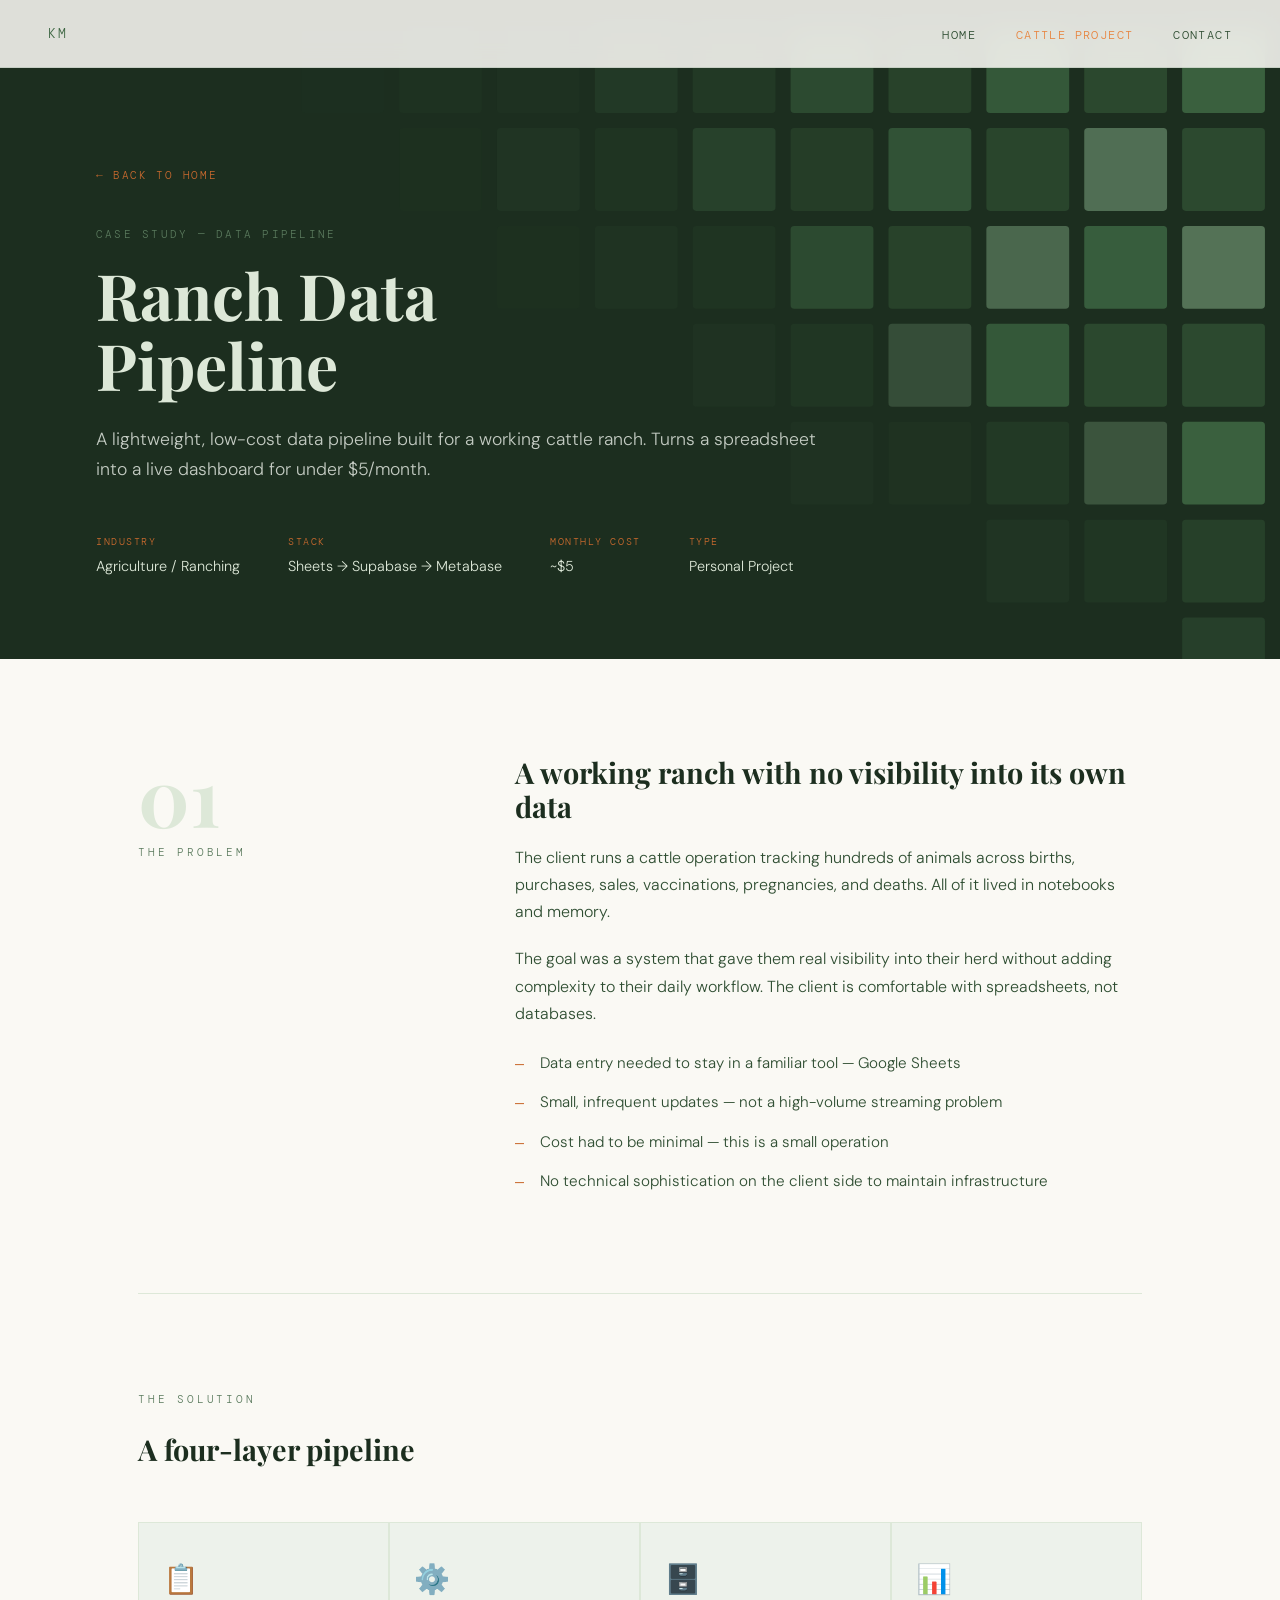
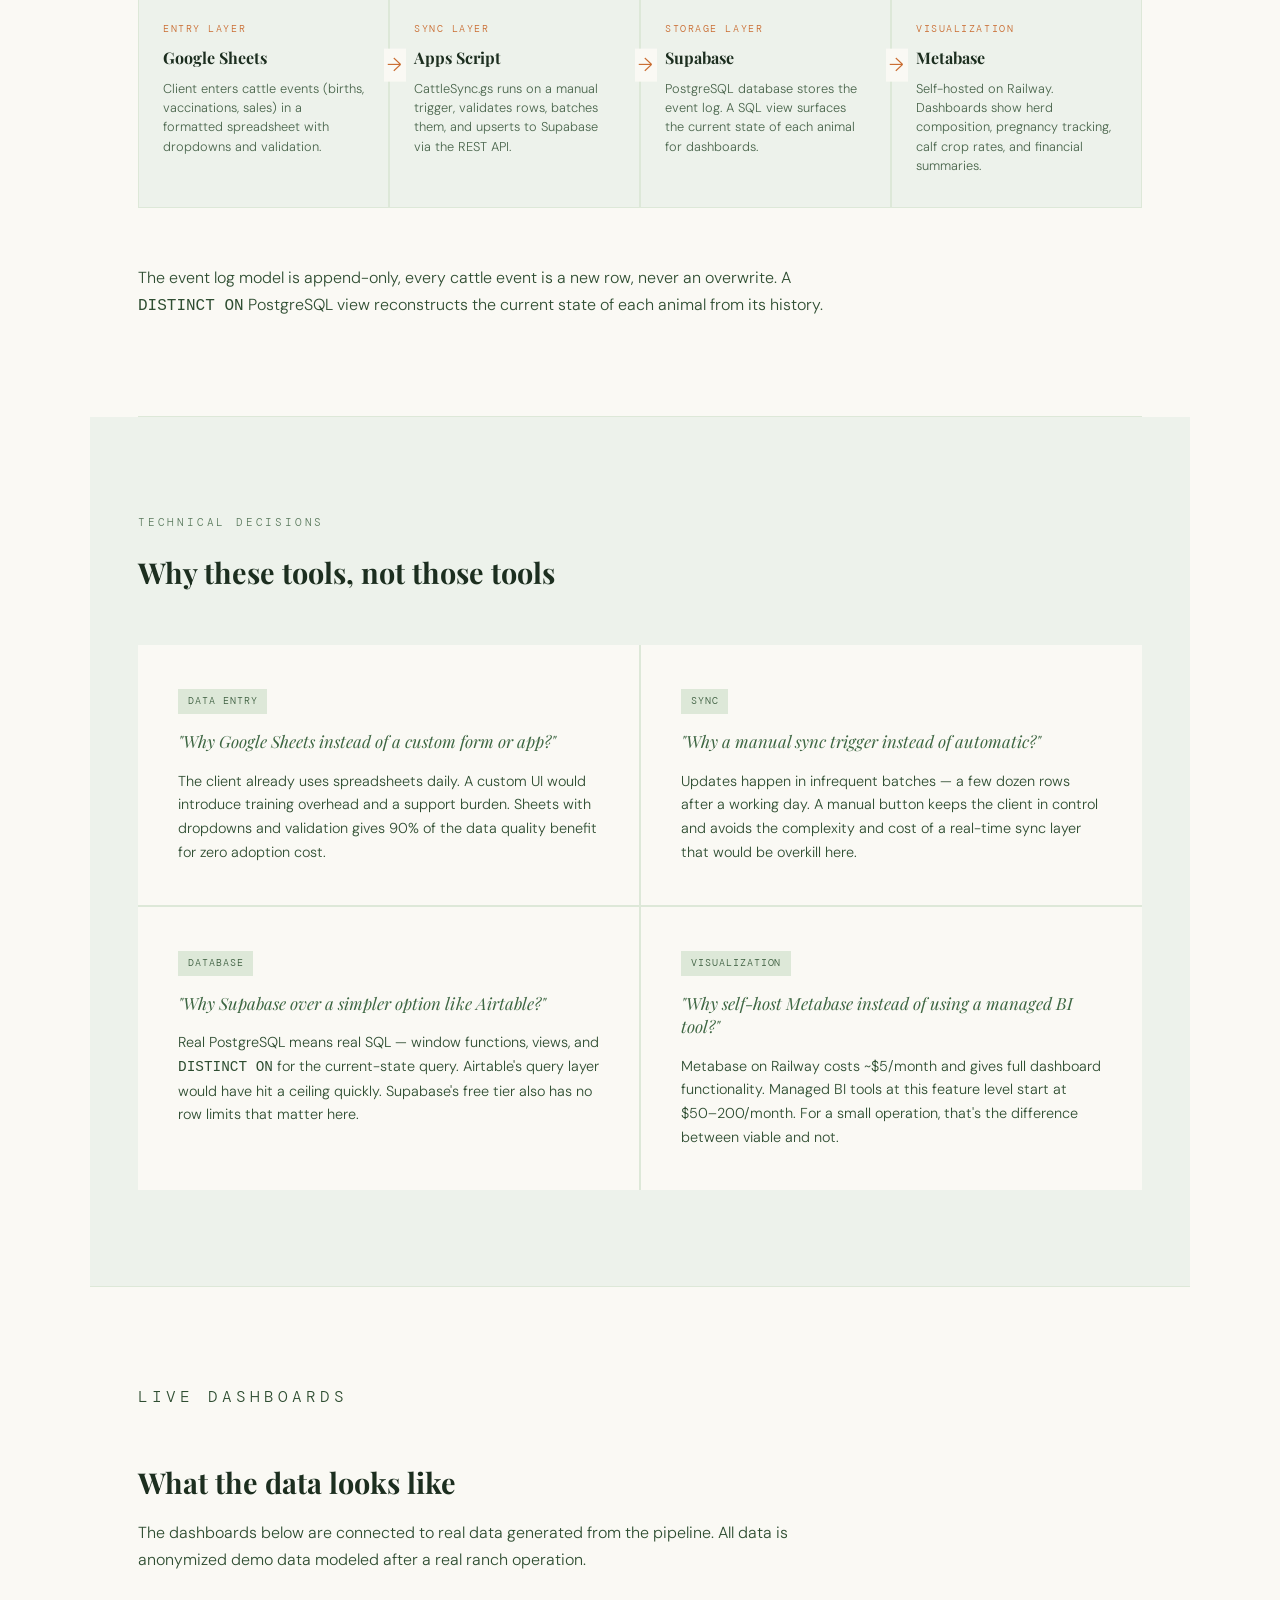
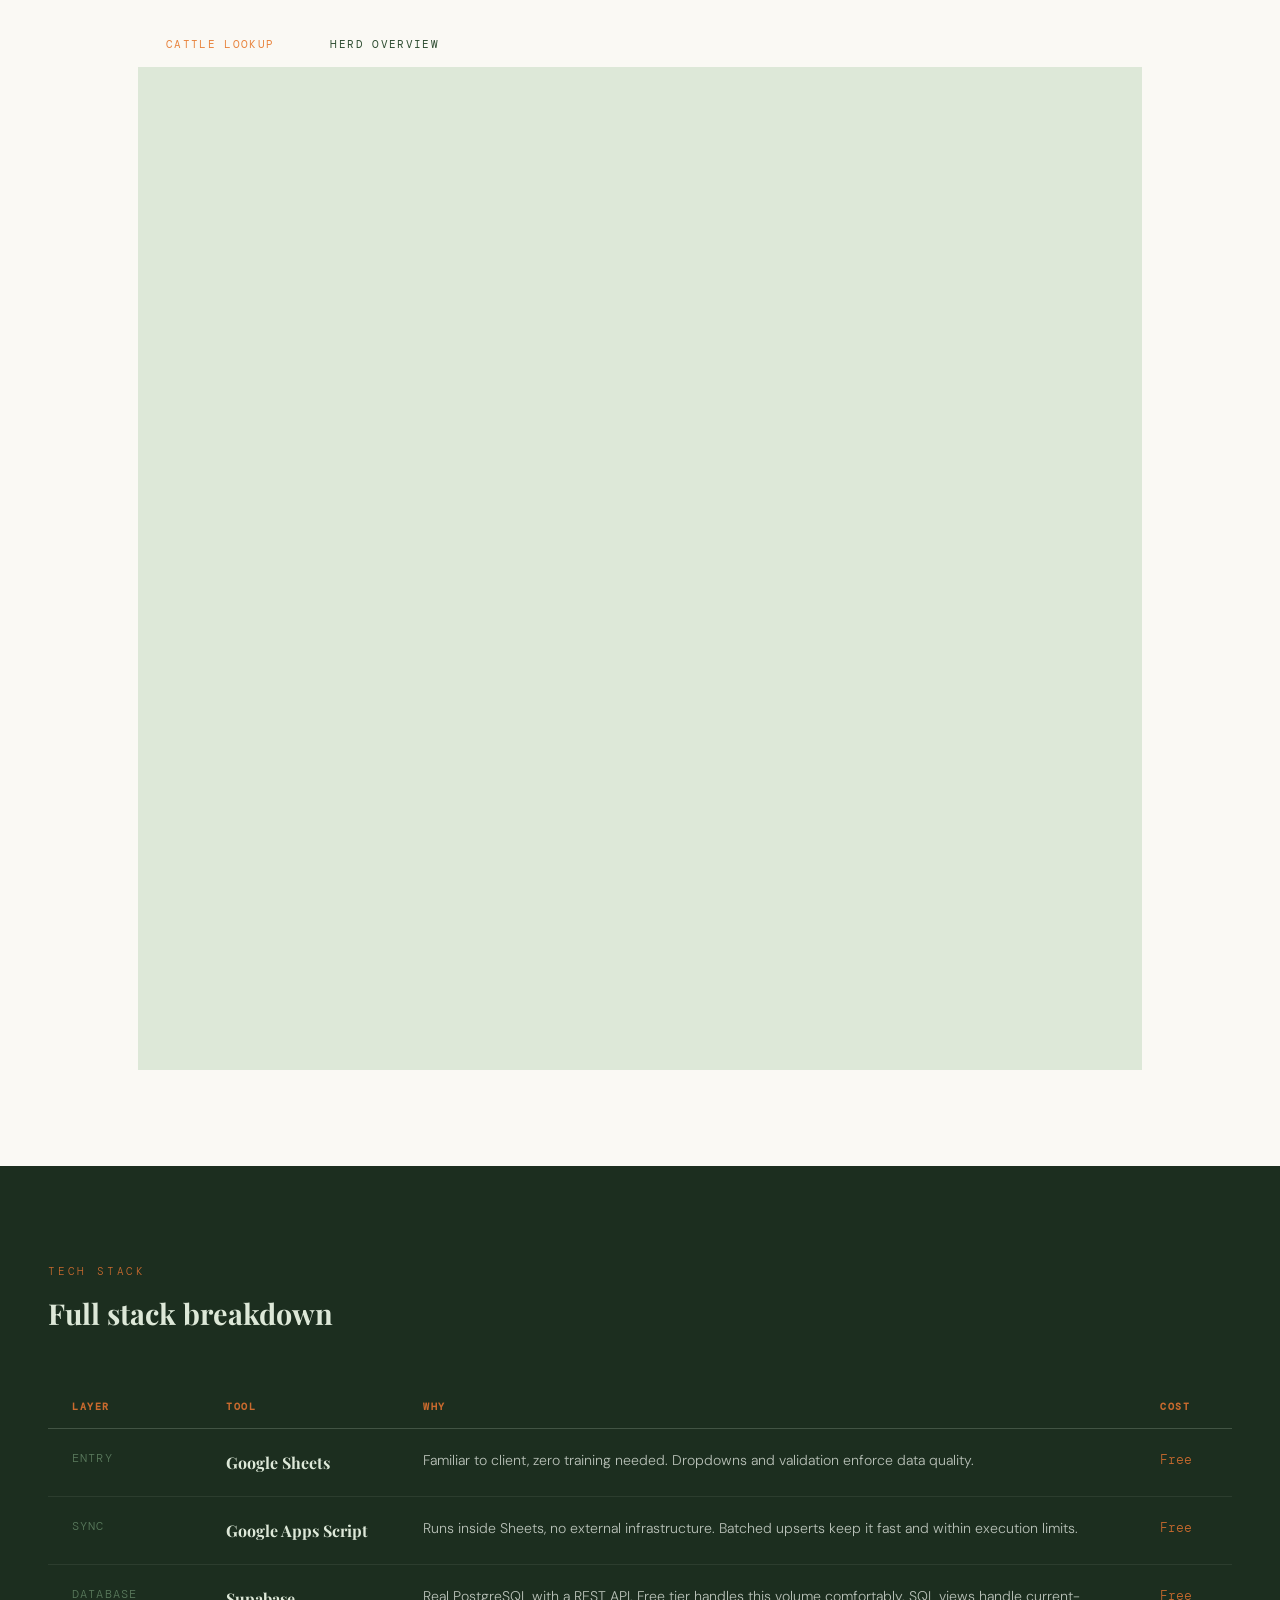
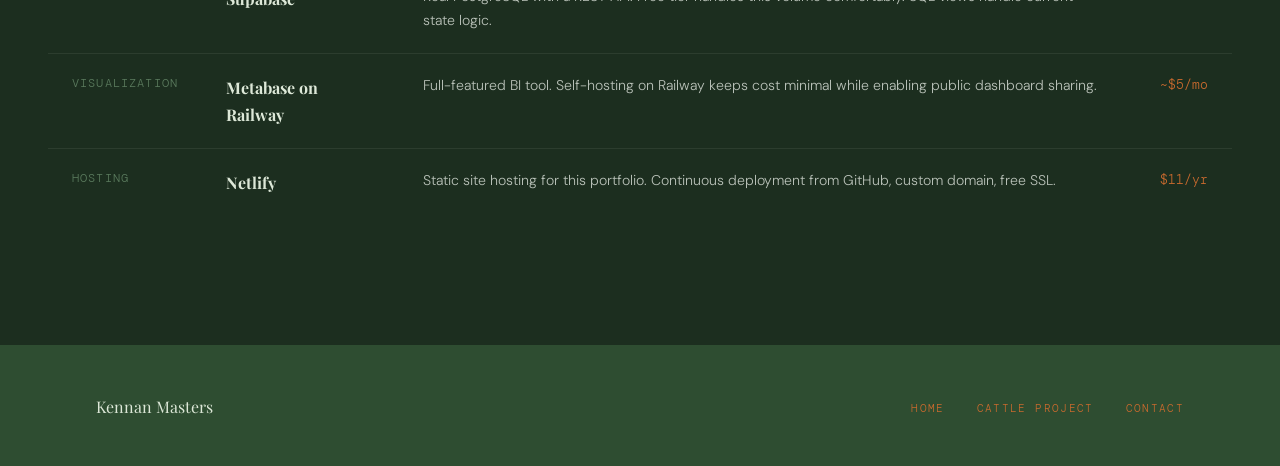
==== commit 0741b3d5: "updates" ====
--- a/case-study.html
+++ b/case-study.html
@@ -19,12 +19,14 @@
     }
 
     .page-header::before {
-      content: '';
-      position: absolute;
-      inset: 0;
-      background: url("data:image/svg+xml,%3Csvg width='60' height='60' viewBox='0 0 60 60' xmlns='http://www.w3.org/2000/svg'%3E%3Cpath d='M0 30 Q15 10 30 30 T60 30' fill='none' stroke='%232e4d31' stroke-width='1'/%3E%3C/svg%3E") repeat;
-      opacity: 0.3;
-    }
+  content: '';
+  position: absolute;
+  inset: 0;
+  background-image: url("data:image/svg+xml,%3Csvg width='100%25' height='100%25' viewBox='0 0 680 400' xmlns='http://www.w3.org/2000/svg'%3E%3Crect x='628' y='16' width='44' height='44' rx='2' fill='%233d6642' opacity='0.9'/%3E%3Crect x='628' y='68' width='44' height='44' rx='2' fill='%232e4d31' opacity='0.9'/%3E%3Crect x='628' y='120' width='44' height='44' rx='2' fill='%235a7a5d' opacity='0.9'/%3E%3Crect x='628' y='172' width='44' height='44' rx='2' fill='%232e4d31' opacity='0.9'/%3E%3Crect x='628' y='224' width='44' height='44' rx='2' fill='%233d6642' opacity='0.9'/%3E%3Crect x='628' y='276' width='44' height='44' rx='2' fill='%232e4d31' opacity='0.6'/%3E%3Crect x='628' y='328' width='44' height='44' rx='2' fill='%233d6642' opacity='0.3'/%3E%3Crect x='576' y='16' width='44' height='44' rx='2' fill='%232e4d31' opacity='0.85'/%3E%3Crect x='576' y='68' width='44' height='44' rx='2' fill='%235a7a5d' opacity='0.85'/%3E%3Crect x='576' y='120' width='44' height='44' rx='2' fill='%233d6642' opacity='0.85'/%3E%3Crect x='576' y='172' width='44' height='44' rx='2' fill='%232e4d31' opacity='0.85'/%3E%3Crect x='576' y='224' width='44' height='44' rx='2' fill='%235a7a5d' opacity='0.5'/%3E%3Crect x='576' y='276' width='44' height='44' rx='2' fill='%232e4d31' opacity='0.25'/%3E%3Crect x='524' y='16' width='44' height='44' rx='2' fill='%233d6642' opacity='0.75'/%3E%3Crect x='524' y='68' width='44' height='44' rx='2' fill='%232e4d31' opacity='0.75'/%3E%3Crect x='524' y='120' width='44' height='44' rx='2' fill='%235a7a5d' opacity='0.75'/%3E%3Crect x='524' y='172' width='44' height='44' rx='2' fill='%233d6642' opacity='0.75'/%3E%3Crect x='524' y='224' width='44' height='44' rx='2' fill='%232e4d31' opacity='0.35'/%3E%3Crect x='524' y='276' width='44' height='44' rx='2' fill='%233d6642' opacity='0.12'/%3E%3Crect x='472' y='16' width='44' height='44' rx='2' fill='%232e4d31' opacity='0.65'/%3E%3Crect x='472' y='68' width='44' height='44' rx='2' fill='%233d6642' opacity='0.65'/%3E%3Crect x='472' y='120' width='44' height='44' rx='2' fill='%232e4d31' opacity='0.65'/%3E%3Crect x='472' y='172' width='44' height='44' rx='2' fill='%235a7a5d' opacity='0.4'/%3E%3Crect x='472' y='224' width='44' height='44' rx='2' fill='%232e4d31' opacity='0.15'/%3E%3Crect x='420' y='16' width='44' height='44' rx='2' fill='%233d6642' opacity='0.5'/%3E%3Crect x='420' y='68' width='44' height='44' rx='2' fill='%232e4d31' opacity='0.5'/%3E%3Crect x='420' y='120' width='44' height='44' rx='2' fill='%233d6642' opacity='0.5'/%3E%3Crect x='420' y='172' width='44' height='44' rx='2' fill='%232e4d31' opacity='0.25'/%3E%3Crect x='420' y='224' width='44' height='44' rx='2' fill='%233d6642' opacity='0.08'/%3E%3Crect x='368' y='16' width='44' height='44' rx='2' fill='%232e4d31' opacity='0.35'/%3E%3Crect x='368' y='68' width='44' height='44' rx='2' fill='%233d6642' opacity='0.35'/%3E%3Crect x='368' y='120' width='44' height='44' rx='2' fill='%232e4d31' opacity='0.2'/%3E%3Crect x='368' y='172' width='44' height='44' rx='2' fill='%233d6642' opacity='0.08'/%3E%3Crect x='316' y='16' width='44' height='44' rx='2' fill='%233d6642' opacity='0.2'/%3E%3Crect x='316' y='68' width='44' height='44' rx='2' fill='%232e4d31' opacity='0.2'/%3E%3Crect x='316' y='120' width='44' height='44' rx='2' fill='%233d6642' opacity='0.1'/%3E%3Crect x='264' y='16' width='44' height='44' rx='2' fill='%232e4d31' opacity='0.12'/%3E%3Crect x='264' y='68' width='44' height='44' rx='2' fill='%233d6642' opacity='0.12'/%3E%3Crect x='264' y='120' width='44' height='44' rx='2' fill='%232e4d31' opacity='0.05'/%3E%3Crect x='212' y='16' width='44' height='44' rx='2' fill='%233d6642' opacity='0.07'/%3E%3Crect x='212' y='68' width='44' height='44' rx='2' fill='%232e4d31' opacity='0.05'/%3E%3Crect x='160' y='16' width='44' height='44' rx='2' fill='%232e4d31' opacity='0.04'/%3E%3C/svg%3E");
+  background-repeat: no-repeat;
+  background-position: top right;
+  background-size: cover;
+}
 
     .header-inner { position: relative; z-index: 1; max-width: 900px; }
 
@@ -301,7 +303,7 @@
 
     .dashboard-iframe-wrap {
       width: 100%;
-      height: 800px;
+      height: 1000px;
       background: var(--wheat);
       position: relative;
       overflow: hidden;
@@ -310,7 +312,7 @@
     .dashboard-iframe-wrap iframe {
       width: 100%;
       height: 100%;
-      min-height: 800px;
+      min-height: 1000px;
       border: none;
       display: block;
     }
@@ -334,7 +336,7 @@
 
     /* ── STACK ── */
     .section-stack {
-      padding: 6rem 3rem 8rem;
+      padding: 6rem 6rem 8rem;
       background: var(--soil);
       margin: 0 -3rem;
     }
@@ -406,26 +408,19 @@
 </head>
 <body>
 
-  <nav>
-    <a href="index.html" class="nav-logo">KM</a>
-    <ul class="nav-links">
-      <li><a href="index.html">Home</a></li>
-      <li><a href="case-study.html" class="active">Work</a></li>
-      <li><a href="contact.html">Contact</a></li>
-    </ul>
-  </nav>
+  <nav></nav>
 
   <div class="page-header">
     <div class="header-inner">
       <a href="index.html" class="back-link">← Back to Home</a>
       <p class="header-tag">Case Study — Data Pipeline</p>
       <h1>Ranch Data<br>Pipeline</h1>
-      <p class="header-summary">A lightweight, low-cost data pipeline built for a working cattle ranch — turning a spreadsheet into a live dashboard for under $5/month.</p>
+      <p class="header-summary">A lightweight, low-cost data pipeline built for a working cattle ranch. Turns a spreadsheet into a live dashboard for under $5/month.</p>
       <div class="header-meta">
         <div><div class="meta-label">Industry</div><div class="meta-value">Agriculture / Ranching</div></div>
         <div><div class="meta-label">Stack</div><div class="meta-value">Sheets → Supabase → Metabase</div></div>
         <div><div class="meta-label">Monthly Cost</div><div class="meta-value">~$5</div></div>
-        <div><div class="meta-label">Type</div><div class="meta-value">Freelance Client Project</div></div>
+        <div><div class="meta-label">Type</div><div class="meta-value">Personal Project</div></div>
       </div>
     </div>
   </div>
@@ -439,7 +434,7 @@
       </div>
       <div class="section-body">
         <h2>A working ranch with no visibility into its own data</h2>
-        <p>The client runs a cattle operation tracking hundreds of animals across births, purchases, sales, vaccinations, pregnancies, and deaths. All of it lived in notebooks and memory — no way to query it, trend it, or share it.</p>
+        <p>The client runs a cattle operation tracking hundreds of animals across births, purchases, sales, vaccinations, pregnancies, and deaths. All of it lived in notebooks and memory.</p>
         <p>The goal was a system that gave them real visibility into their herd without adding complexity to their daily workflow. The client is comfortable with spreadsheets, not databases.</p>
         <ul class="constraint-list">
           <li>Data entry needed to stay in a familiar tool — Google Sheets</li>
@@ -452,13 +447,13 @@
 
     <div class="section-pipeline">
       <p class="section-label">The Solution</p>
-      <h2>A four-layer pipeline, built right-sized</h2>
+      <h2>A four-layer pipeline</h2>
       <div class="pipeline-flow">
         <div class="pipeline-step">
           <div class="step-icon">📋</div>
           <div class="step-tool">Entry Layer</div>
           <div class="step-name">Google Sheets</div>
-          <div class="step-desc">Client enters cattle events — births, vaccinations, sales — in a formatted spreadsheet with dropdowns and validation.</div>
+          <div class="step-desc">Client enters cattle events (births, vaccinations, sales) in a formatted spreadsheet with dropdowns and validation.</div>
         </div>
         <div class="pipeline-step">
           <div class="step-icon">⚙️</div>
@@ -479,7 +474,7 @@
           <div class="step-desc">Self-hosted on Railway. Dashboards show herd composition, pregnancy tracking, calf crop rates, and financial summaries.</div>
         </div>
       </div>
-      <p class="pipeline-desc">The event log model is append-only — every cattle event is a new row, never an overwrite. A <code>DISTINCT ON</code> PostgreSQL view reconstructs the current state of each animal from its history.</p>
+      <p class="pipeline-desc">The event log model is append-only, every cattle event is a new row, never an overwrite. A <code>DISTINCT ON</code> PostgreSQL view reconstructs the current state of each animal from its history.</p>
     </div>
 
     <div class="section-decisions">
@@ -515,30 +510,26 @@
       <p>The dashboards below are connected to real data generated from the pipeline. All data is anonymized demo data modeled after a real ranch operation.</p>
 
       <div class="dashboard-tabs">
-        <button class="tab-btn active" onclick="showTab('herd', this)">Herd Overview</button>
-        <button class="tab-btn" onclick="showTab('pregnancy', this)">Pregnancy Tracking</button>
-        <button class="tab-btn" onclick="showTab('calves', this)">Calf Crop</button>
-        <button class="tab-btn" onclick="showTab('financial', this)">Financial Summary</button>
+        <button class="tab-btn active" onclick="showTab('herd', this)">Cattle Lookup</button>
+       <!-- <button class="tab-btn" onclick="showTab('pregnancy', this)">Pregnancy Tracking</button> -->
+        <button class="tab-btn" onclick="showTab('calves', this)">Herd Overview</button>
+       <!-- <button class="tab-btn" onclick="showTab('financial', this)">Financial Summary</button> -->
       </div>
 
       <div id="tab-herd" class="dashboard-panel active">
         <div class="dashboard-iframe-wrap">
           <!-- Replace src with your Metabase public embed URL -->
-          <div class="iframe-placeholder">
-            <p>[ Cattle Lookup Dashboard ]<br><br>
               <iframe
-                src="https://metabase-production-9ff0.up.railway.app/public/dashboard/cf6ff339-e413-47f0-91cd-f58f09df2b9c"
+                src="https://metabase-production-9ff0.up.railway.app/public/dashboard/3b4be3f0-b171-423d-be70-68119afd1ced"
                 frameborder="0"
                 width="100%"
                 height="100%"
                 allowtransparency>
               </iframe>
-            </p>
-          </div>
-        </div>
-        <div class="dashboard-caption">Current herd composition by animal type, breed, and location. Excludes sold and deceased animals.</div>
-      </div>
-
+        </div>
+       <!--  <div class="dashboard-caption">Current herd composition by animal type, breed, and location. Excludes sold and deceased animals.</div> -->
+      </div>
+<!-- 
       <div id="tab-pregnancy" class="dashboard-panel">
         <div class="dashboard-iframe-wrap">
           <div class="iframe-placeholder">
@@ -555,11 +546,9 @@
         </div>
         <div class="dashboard-caption">Pregnancies confirmed per year alongside expected calving dates. Filtered to active cows only.</div>
       </div>
-
+-->
       <div id="tab-calves" class="dashboard-panel">
         <div class="dashboard-iframe-wrap">
-          <div class="iframe-placeholder">
-            <p>[ Herd Overview Dashboard ]<br><br>
               <iframe
                 src="https://metabase-production-9ff0.up.railway.app/public/dashboard/cf6ff339-e413-47f0-91cd-f58f09df2b9c"
                 frameborder="0"
@@ -567,12 +556,10 @@
                 height="100%"
                 allowtransparency>
               </iframe>
-            </p>
-          </div>
-        </div>
-        <div class="dashboard-caption">Calves born and sold per year with calf crop rate. Tracks mother-calf relationships via the event log.</div>
-      </div>
-
+        </div>
+       <!--  <div class="dashboard-caption">Calves born and sold per year with calf crop rate. Tracks mother-calf relationships via the event log.</div> -->
+      </div>
+<!-- 
       <div id="tab-financial" class="dashboard-panel">
         <div class="dashboard-iframe-wrap">
           <div class="iframe-placeholder">
@@ -589,7 +576,7 @@
         </div>
         <div class="dashboard-caption">Purchase and sale transactions by year. Pulled from a separate transactions table linked to the event log by tag number.</div>
       </div>
-
+-->
     </div>
 
   </div><!-- end content-wrap -->
@@ -635,22 +622,15 @@
             <td class="td-layer">Hosting</td>
             <td class="td-tool">Netlify</td>
             <td class="td-why">Static site hosting for this portfolio. Continuous deployment from GitHub, custom domain, free SSL.</td>
-            <td class="td-cost">Free</td>
+            <td class="td-cost">$11/yr</td>
           </tr>
         </tbody>
       </table>
     </div>
 
   </div>
-
-  <footer>
-    <span class="footer-name">Kennan Masters</span>
-    <ul class="footer-links">
-      <li><a href="index.html">Home</a></li>
-      <li><a href="case-study.html">Work</a></li>
-      <li><a href="contact.html">Contact</a></li>
-    </ul>
-  </footer>
+   <footer></footer>
+<script src="/components.js"></script>
 
   <script>
     function showTab(name, btn) {
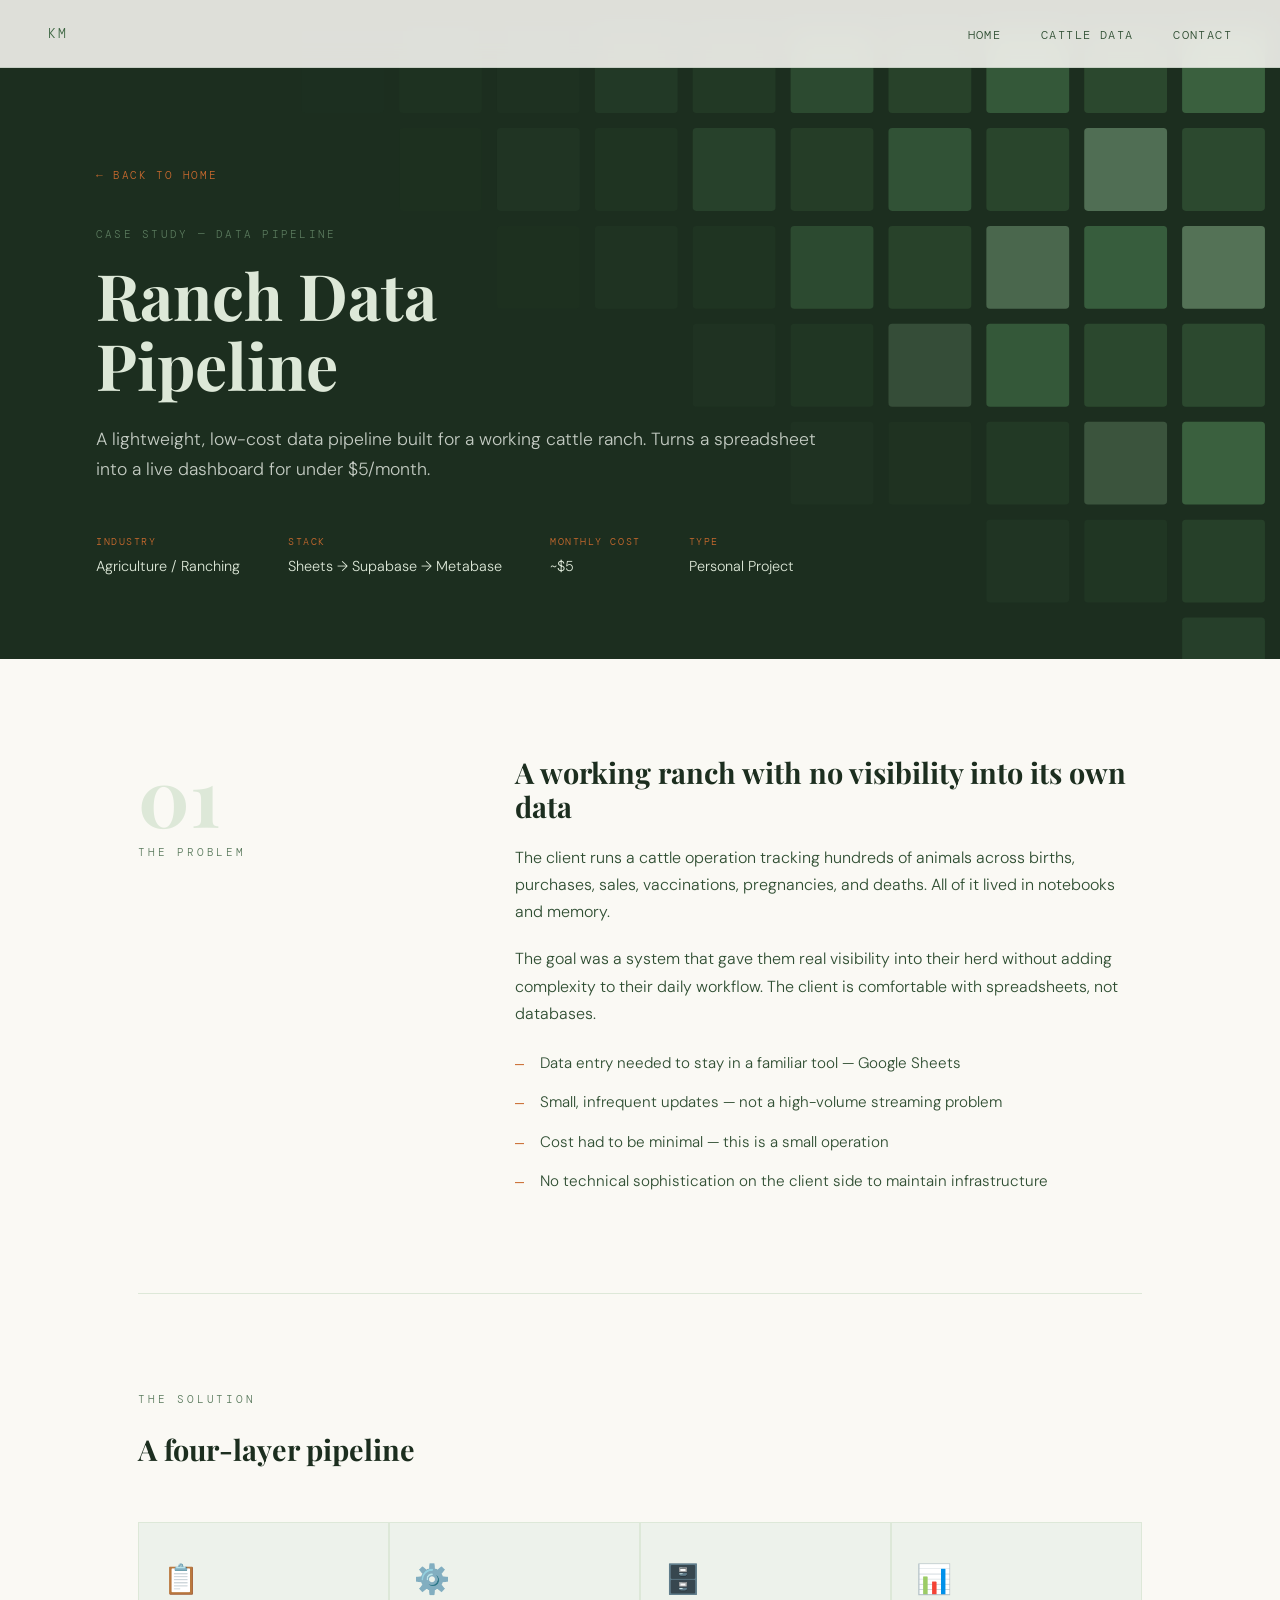
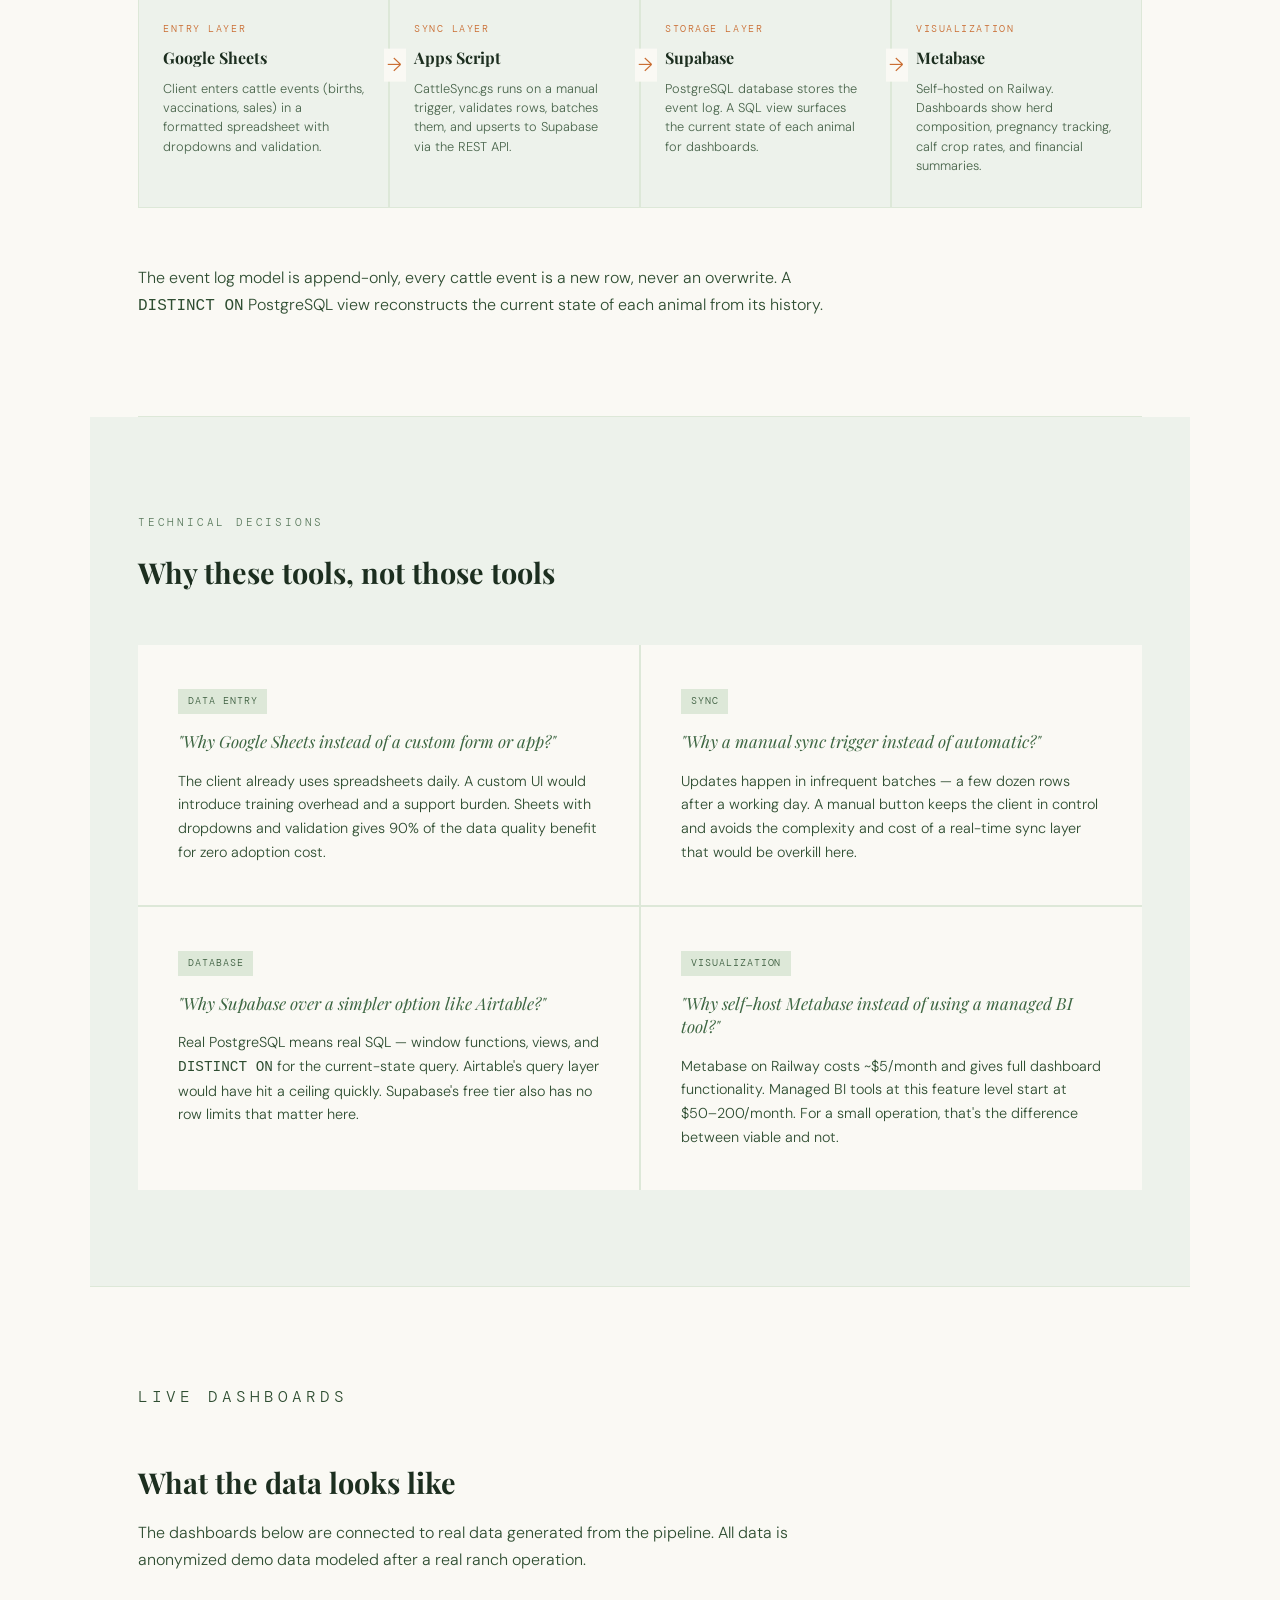
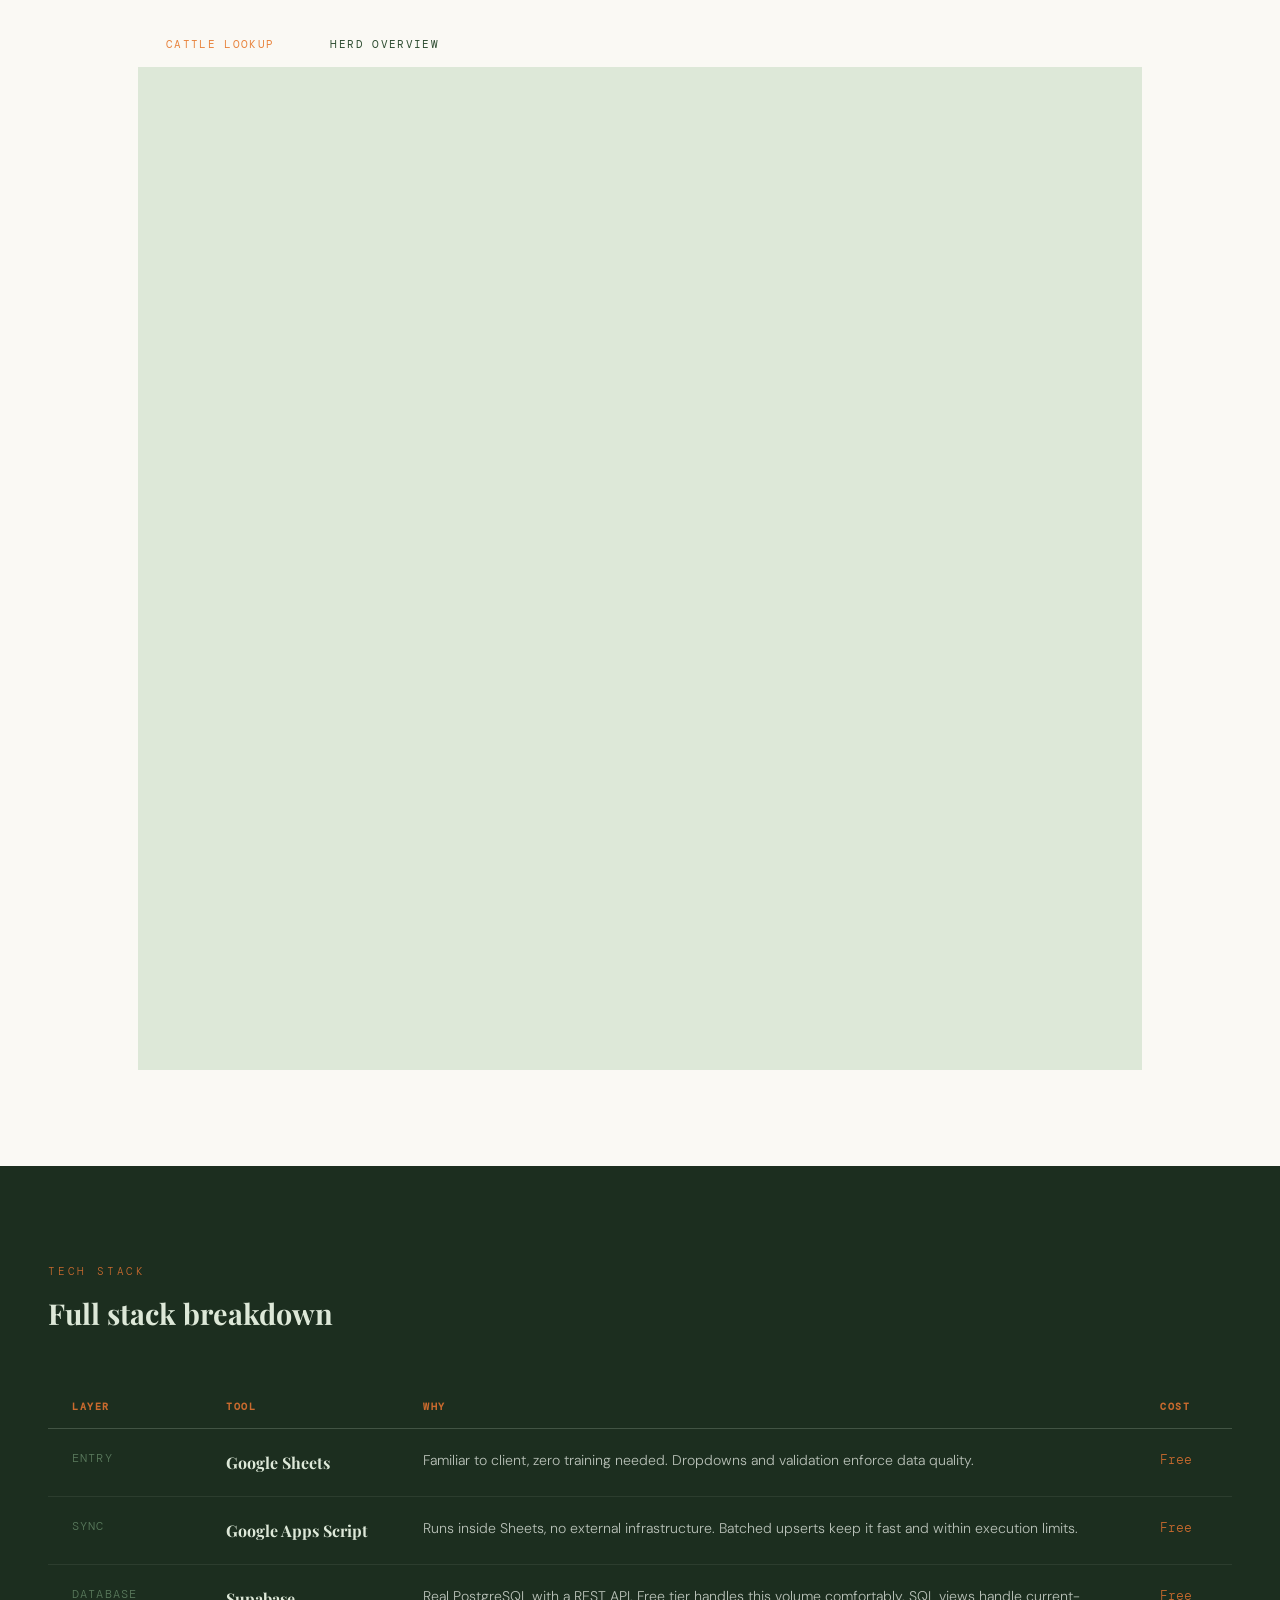
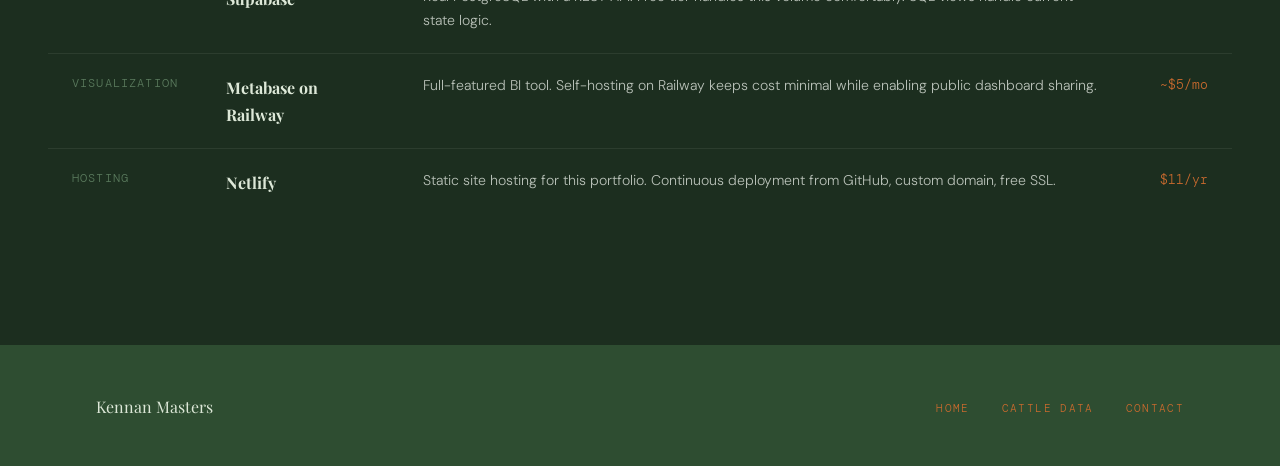
==== commit 435607d5: "Add KM favicon" ====
--- a/case-study.html
+++ b/case-study.html
@@ -4,6 +4,9 @@
   <meta charset="UTF-8" />
   <meta name="viewport" content="width=device-width, initial-scale=1.0" />
   <title>Ranch Data Pipeline — Kennan Masters</title>
+  <link rel="icon" href="/favicon.ico" sizes="48x48" />
+  <link rel="icon" href="/icon.svg" type="image/svg+xml" />
+  <link rel="apple-touch-icon" href="/apple-touch-icon.png" />
   <link rel="preconnect" href="https://fonts.googleapis.com" />
   <link rel="preconnect" href="https://fonts.gstatic.com" crossorigin />
   <link href="https://fonts.googleapis.com/css2?family=Playfair+Display:ital,wght@0,400;0,700;1,400&family=DM+Mono:wght@300;400&family=DM+Sans:wght@300;400;500&display=swap" rel="stylesheet" />
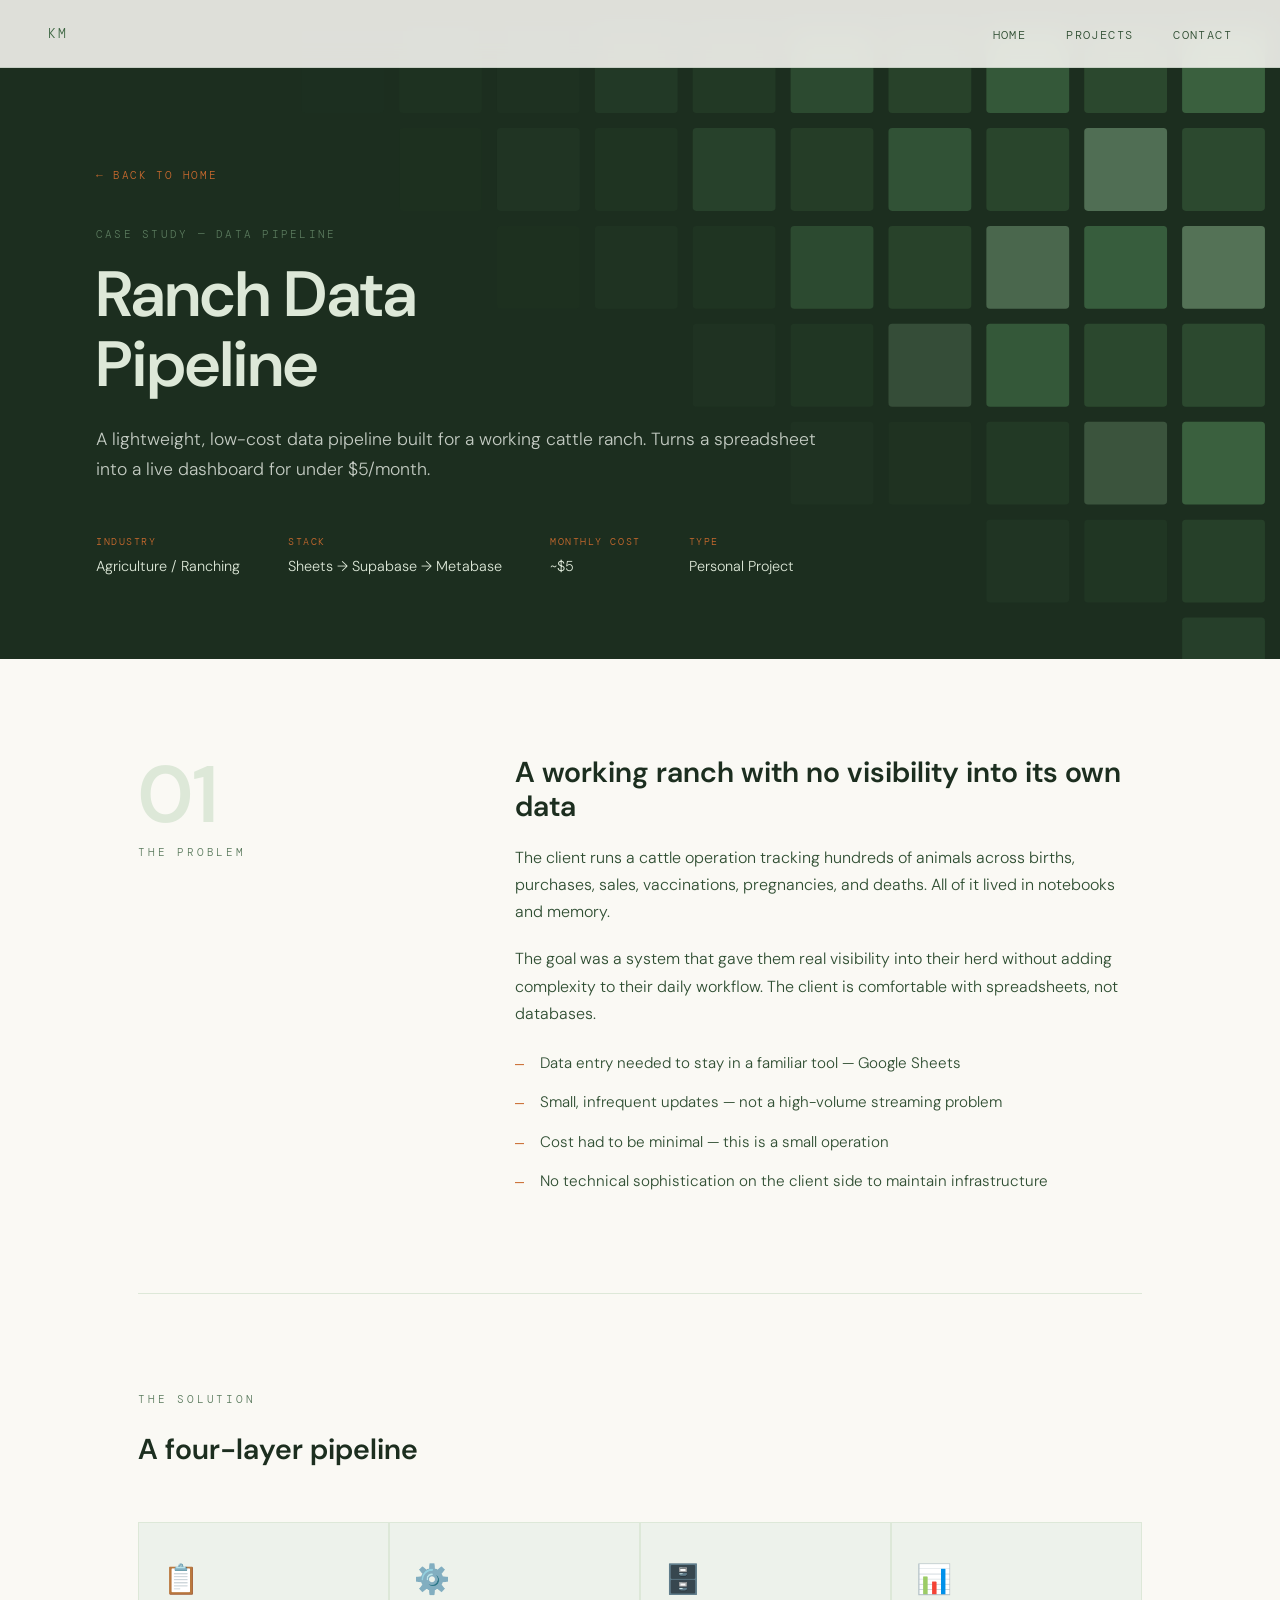
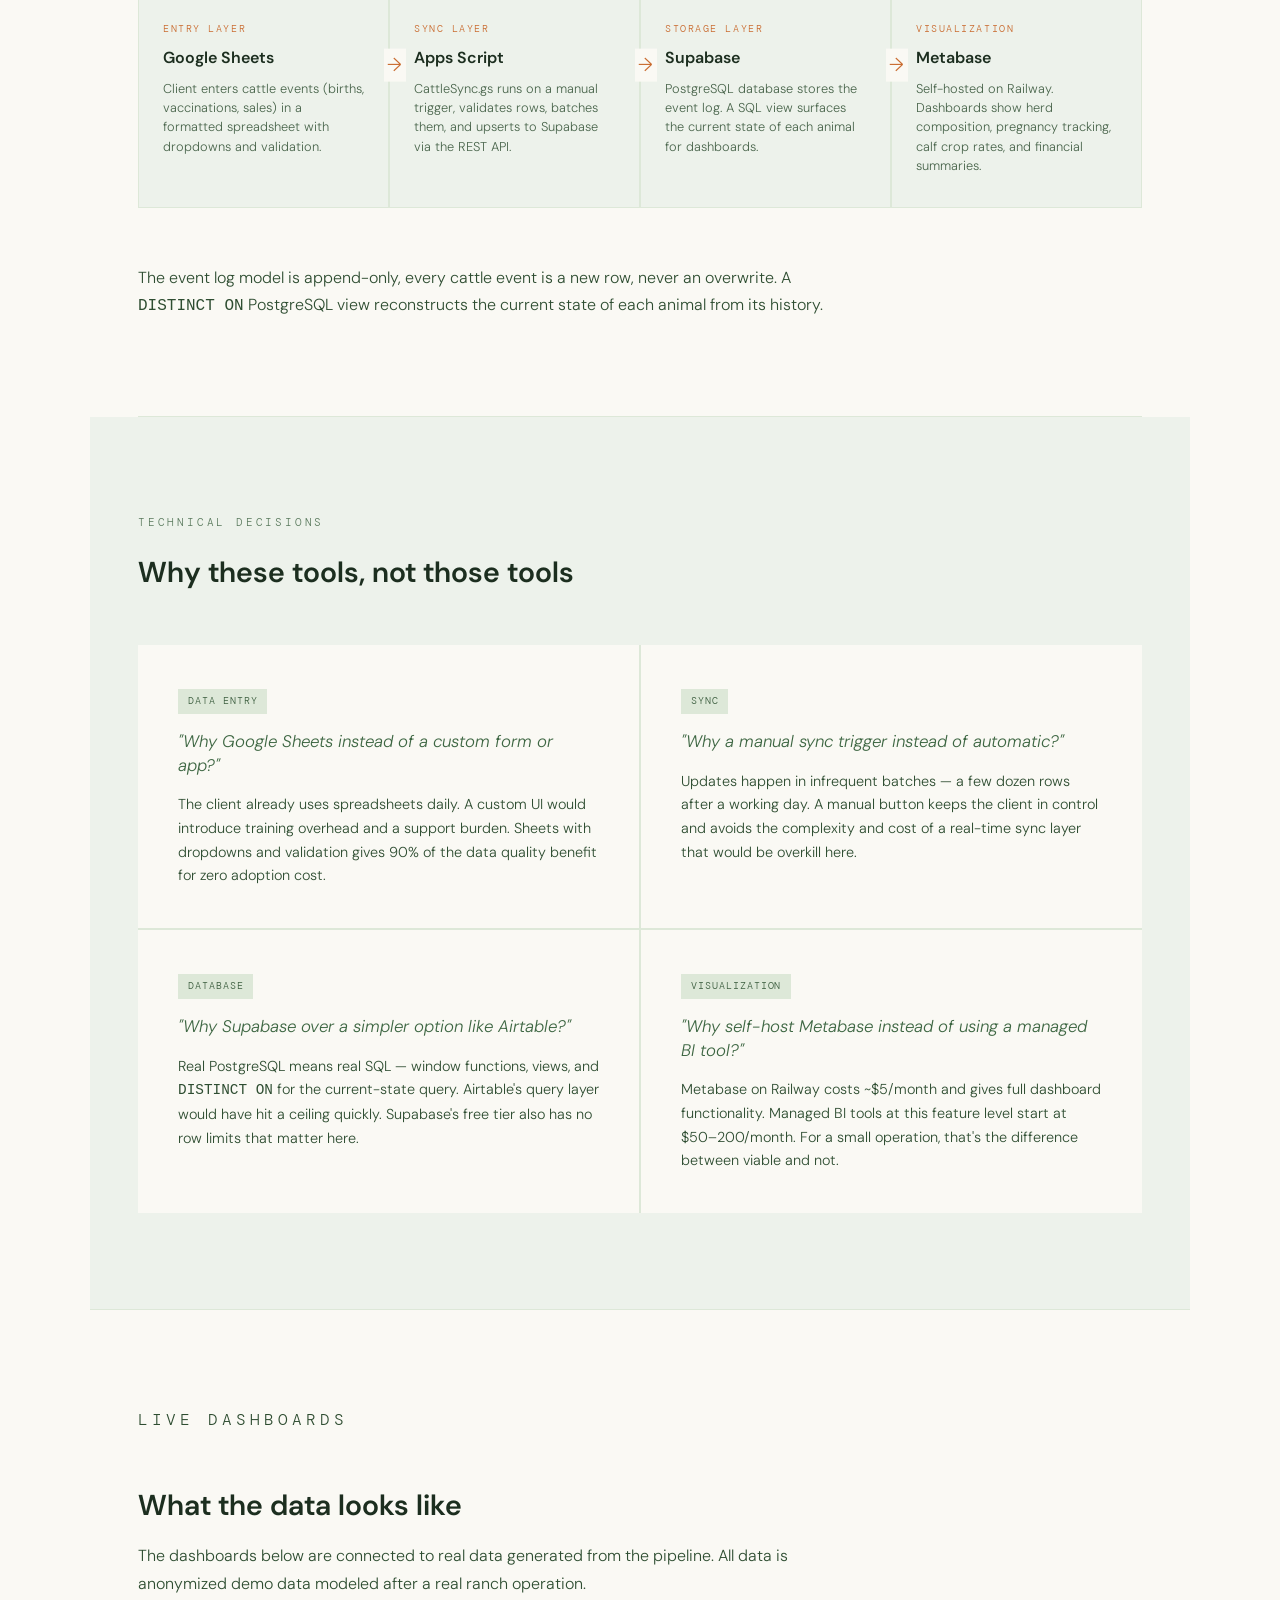
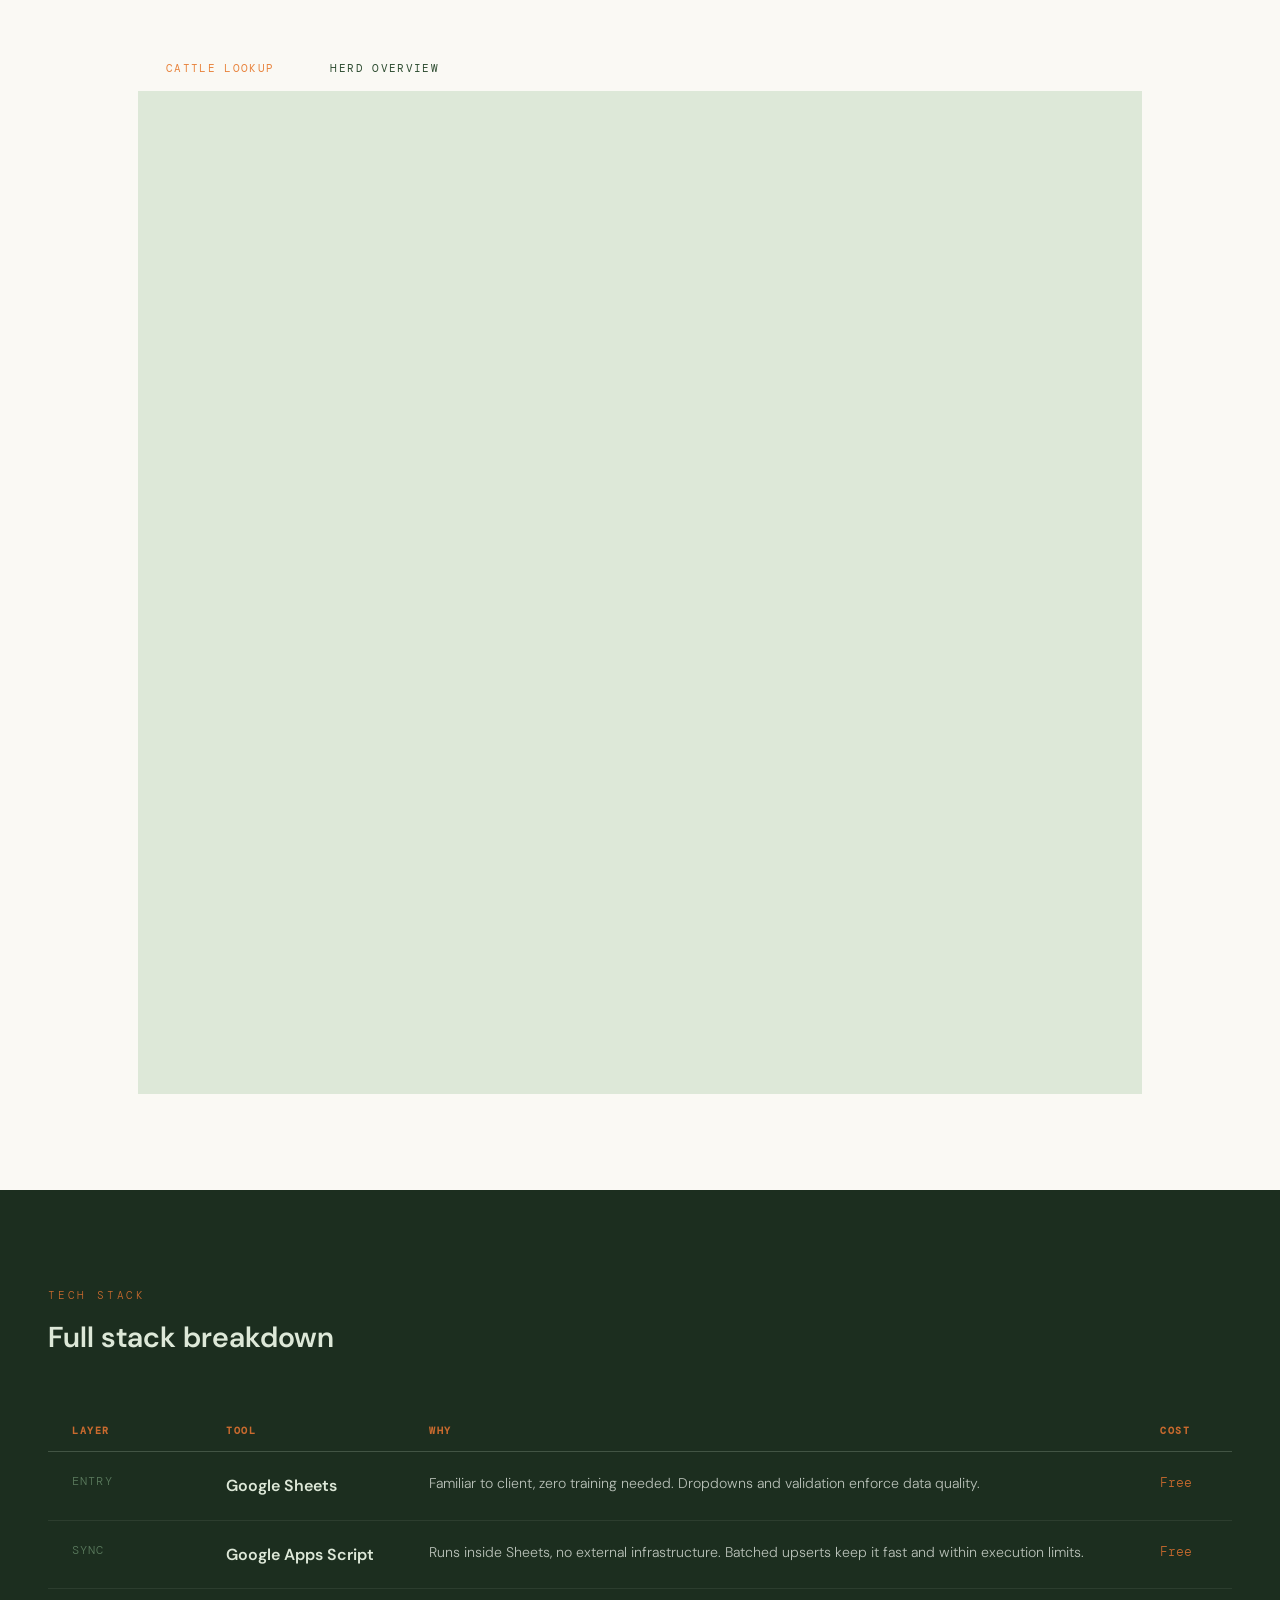
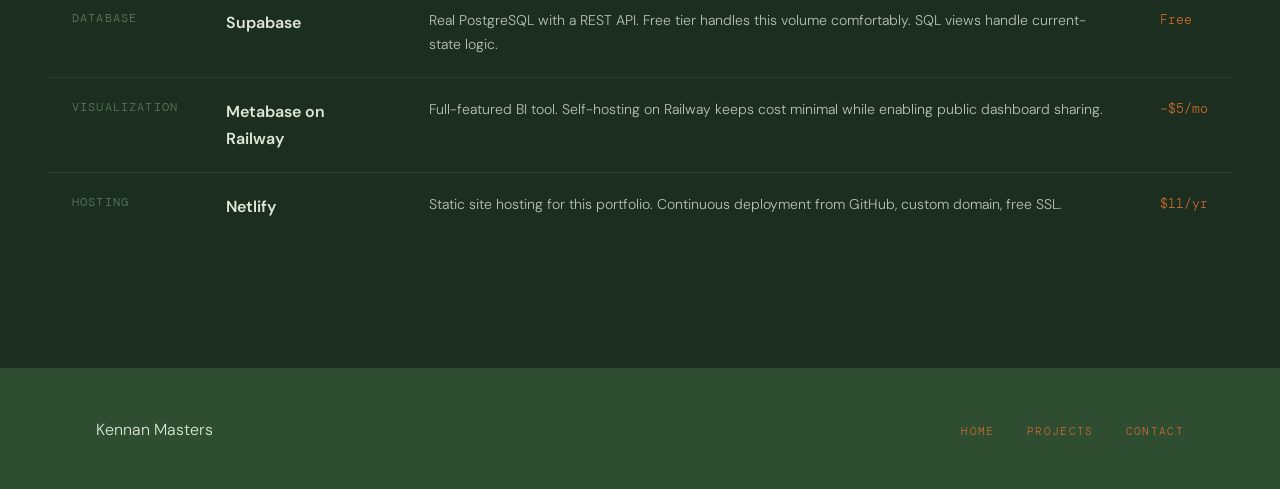
==== commit cd88de44: "Use DM Sans for headings to match the Evidence dashboard pages Co-Authored-By: Claude Sonnet 5.5 <no" ====
--- a/case-study.html
+++ b/case-study.html
@@ -9,7 +9,7 @@
   <link rel="apple-touch-icon" href="/apple-touch-icon.png" />
   <link rel="preconnect" href="https://fonts.googleapis.com" />
   <link rel="preconnect" href="https://fonts.gstatic.com" crossorigin />
-  <link href="https://fonts.googleapis.com/css2?family=Playfair+Display:ital,wght@0,400;0,700;1,400&family=DM+Mono:wght@300;400&family=DM+Sans:wght@300;400;500&display=swap" rel="stylesheet" />
+  <link href="https://fonts.googleapis.com/css2?family=DM+Mono:wght@300;400&family=DM+Sans:wght@300;400;500;600&display=swap" rel="stylesheet" />
   <link rel="stylesheet" href="styles.css" />
   <style>
 
@@ -59,9 +59,9 @@
     }
 
     .page-header h1 {
-      font-family: 'Playfair Display', serif;
+      font-family: var(--font-heading);
       font-size: clamp(2.5rem, 5vw, 4.5rem);
-      font-weight: 700;
+      font-weight: 600;
       color: var(--wheat);
       line-height: 1.1;
       margin-bottom: 1.5rem;
@@ -101,18 +101,18 @@
     }
 
     .section-number {
-      font-family: 'Playfair Display', serif;
+      font-family: var(--font-heading);
       font-size: 5rem;
-      font-weight: 700;
+      font-weight: 600;
       color: var(--wheat);
       line-height: 1;
       margin-bottom: 0.5rem;
     }
 
     .section-body h2 {
-      font-family: 'Playfair Display', serif;
+      font-family: var(--font-heading);
       font-size: 1.8rem;
-      font-weight: 700;
+      font-weight: 600;
       color: var(--soil);
       margin-bottom: 1.25rem;
       line-height: 1.2;
@@ -147,9 +147,9 @@
     .section-pipeline { padding: 6rem 0; border-bottom: 1px solid var(--wheat); }
 
     .section-pipeline h2 {
-      font-family: 'Playfair Display', serif;
+      font-family: var(--font-heading);
       font-size: 1.8rem;
-      font-weight: 700;
+      font-weight: 600;
       color: var(--soil);
       margin-bottom: 3rem;
     }
@@ -199,9 +199,9 @@
     }
 
     .step-name {
-      font-family: 'Playfair Display', serif;
+      font-family: var(--font-heading);
       font-size: 1rem;
-      font-weight: 700;
+      font-weight: 600;
       color: var(--soil);
       margin-bottom: 0.5rem;
     }
@@ -219,9 +219,9 @@
     }
 
     .section-decisions h2 {
-      font-family: 'Playfair Display', serif;
+      font-family: var(--font-heading);
       font-size: 1.8rem;
-      font-weight: 700;
+      font-weight: 600;
       color: var(--soil);
       margin-bottom: 3rem;
     }
@@ -236,7 +236,7 @@
     .decision-card { background: var(--cream); padding: 2.5rem; }
 
     .decision-q {
-      font-family: 'Playfair Display', serif;
+      font-family: var(--font-heading);
       font-style: italic;
       font-size: 1.05rem;
       color: var(--leather);
@@ -262,9 +262,9 @@
     .section-dashboards { padding: 6rem 0; }
 
     .section-dashboards h2 {
-      font-family: 'Playfair Display', serif;
+      font-family: var(--font-heading);
       font-size: 1.8rem;
-      font-weight: 700;
+      font-weight: 600;
       color: var(--soil);
       margin-bottom: 0.75rem;
     }
@@ -347,9 +347,9 @@
     .section-stack .section-label { color: var(--clay); margin-bottom: 0.5rem; }
 
     .section-stack h2 {
-      font-family: 'Playfair Display', serif;
+      font-family: var(--font-heading);
       font-size: 1.8rem;
-      font-weight: 700;
+      font-weight: 600;
       color: var(--wheat);
       margin-bottom: 3rem;
     }
@@ -385,9 +385,9 @@
     }
 
     .td-tool {
-      font-family: 'Playfair Display', serif;
+      font-family: var(--font-heading);
       font-size: 1rem;
-      font-weight: 700;
+      font-weight: 600;
       color: var(--wheat);
     }
 
--- a/styles.css
+++ b/styles.css
@@ -19,6 +19,9 @@
   --sage-dark: #3a5c3d;
   --rust:      #e8843e;
   --sky:       #6b8fa3;
+
+  /* headings use the same font as the Evidence dashboard pages */
+  --font-heading: 'DM Sans', system-ui, sans-serif;
 }
 
 /* ── RESET ── */
@@ -135,9 +138,9 @@
 }
 
 .section-title {
-  font-family: 'Playfair Display', serif;
+  font-family: var(--font-heading);
   font-size: clamp(2rem, 3.5vw, 3rem);
-  font-weight: 700;
+  font-weight: 600;
   color: var(--soil);
   margin-bottom: 4rem;
   max-width: 20ch;
@@ -153,7 +156,7 @@
 }
 
 .footer-name {
-  font-family: 'Playfair Display', serif;
+  font-family: var(--font-heading);
   font-size: 1rem;
   color: var(--wheat);
 }
